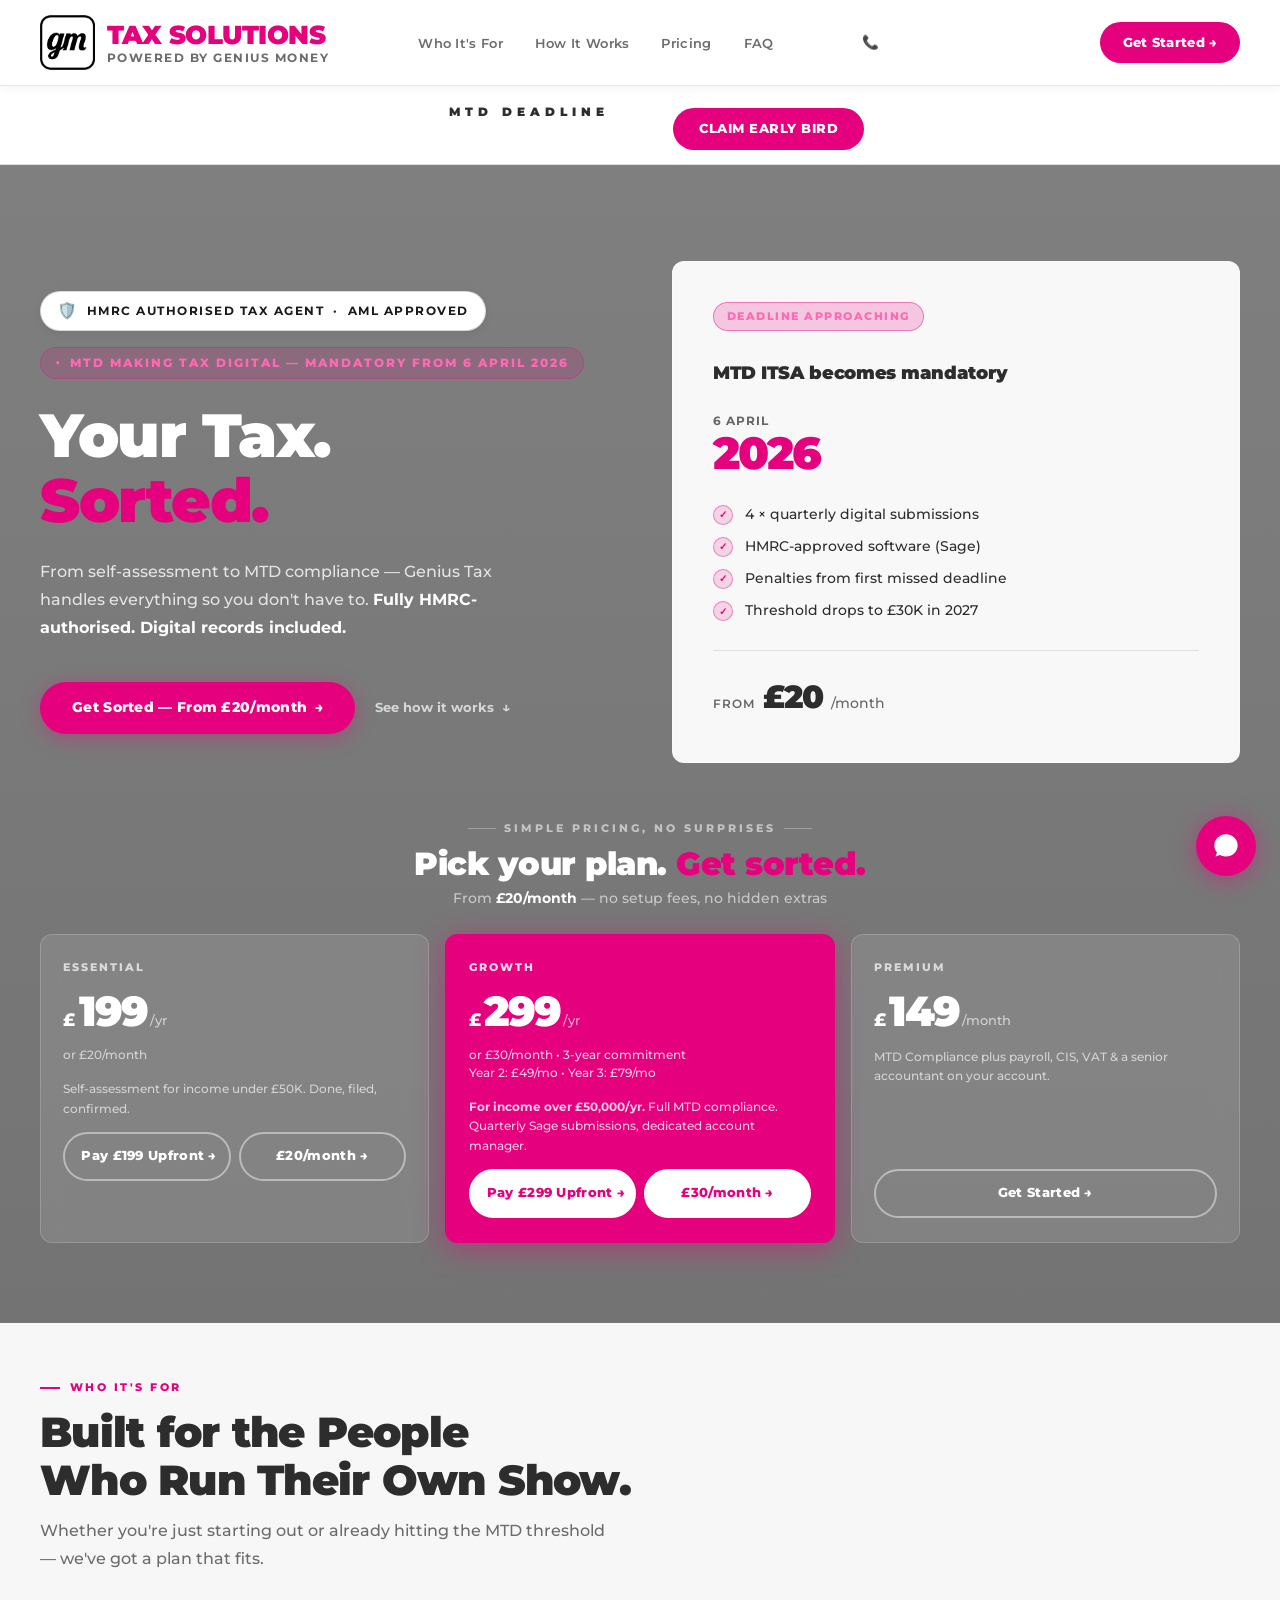
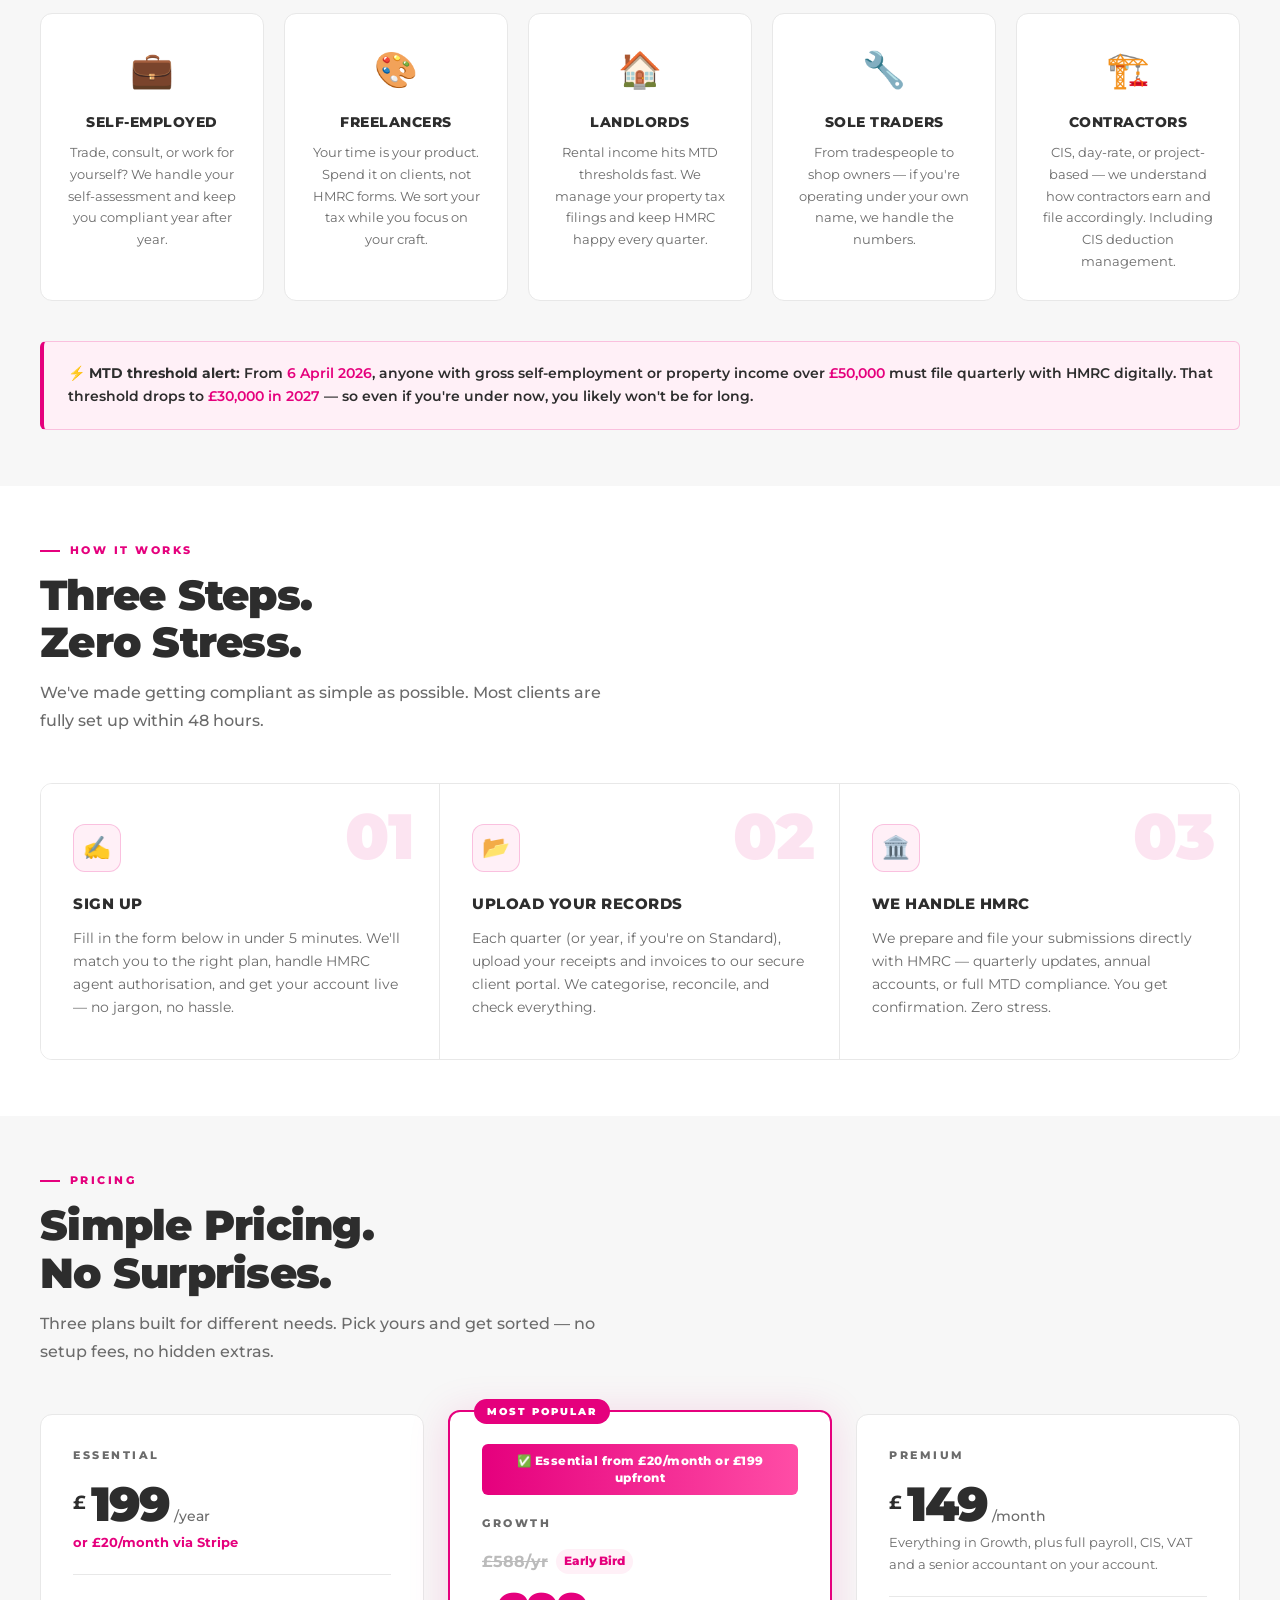
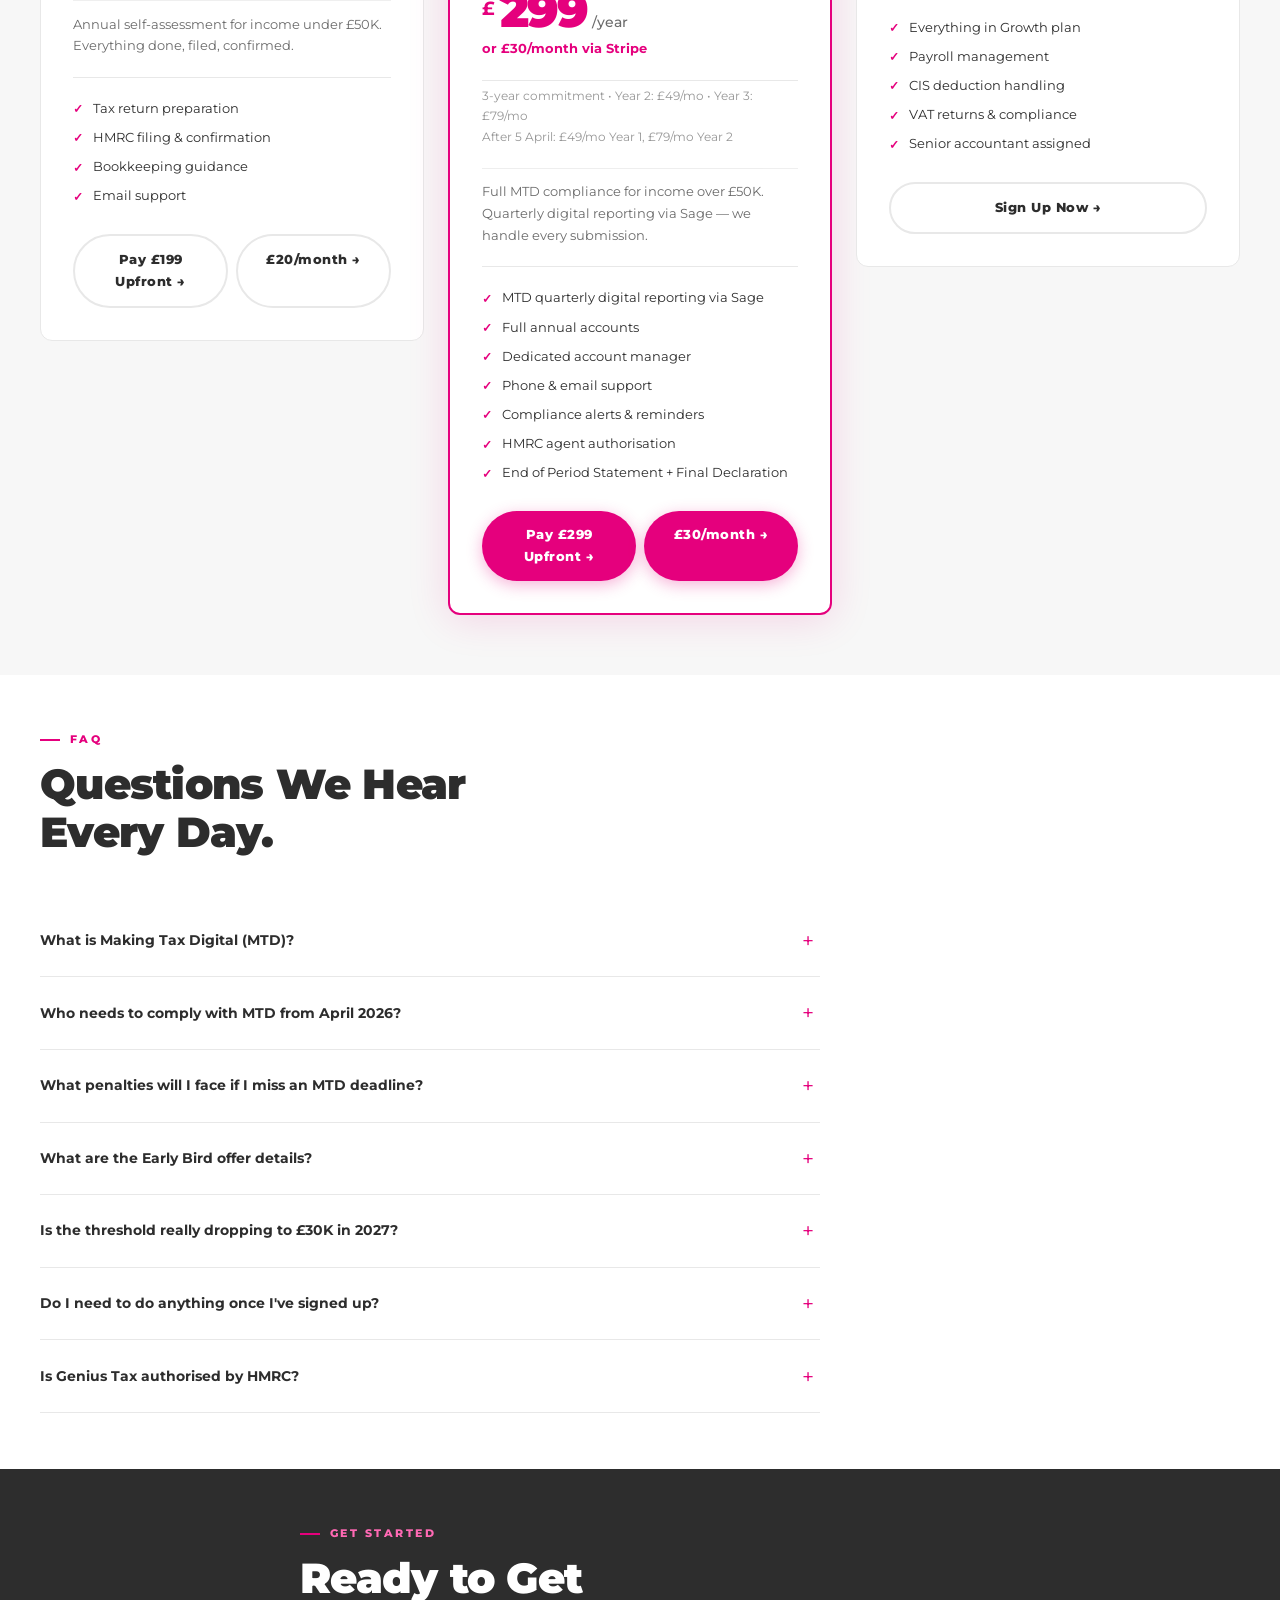
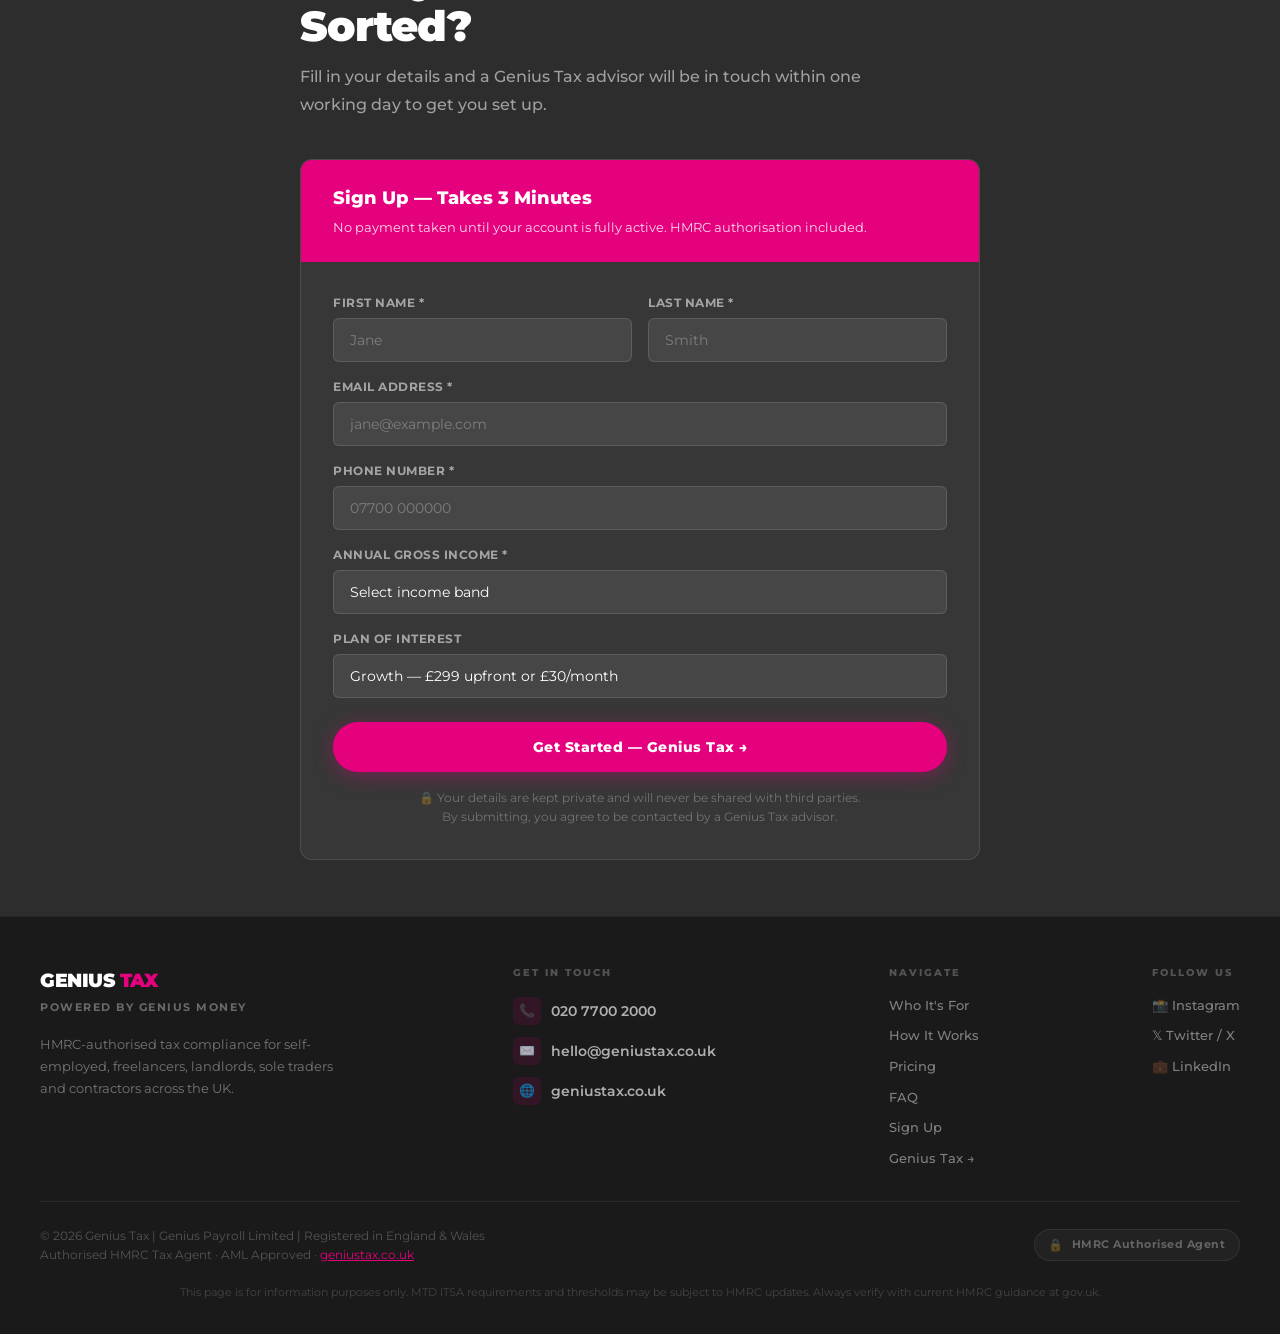
==== index.html @ 7054aaaf "Fix FAQ Early Bird pricing — corrects old pricing copy (£49/mo was shown instead of £30/£49/£79 step" ====
<!DOCTYPE html>
<html lang="en">
<head>
  <!-- Google tag (gtag.js) — AW-953085689 -->
  <script async src="https://www.googletagmanager.com/gtag/js?id=AW-953085689"></script>
  <script>
    window.dataLayer = window.dataLayer || [];
    function gtag(){dataLayer.push(arguments);}
    gtag('js', new Date());
    gtag('config', 'AW-953085689');
  </script>
  <meta charset="UTF-8" />
  <meta name="viewport" content="width=device-width, initial-scale=1.0" />
  <title>Genius Tax Solutions | MTD Compliance &amp; Self-Assessment | HMRC Authorised</title>
  <meta name="description" content="HMRC-authorised MTD compliance and self-assessment from £20/month or £199 upfront. Powered by Sage. For self-employed, sole traders and landlords across England and Wales." />
  <meta name="keywords" content="MTD, Making Tax Digital, self-assessment, HMRC, tax compliance, self-employed, landlord, Sage, UK tax, quarterly reporting" />
  <link rel="canonical" href="https://geniustax.co.uk/" />
  <meta name="geo.region" content="GB" />
  <meta name="geo.placename" content="Portsmouth" />
  <link rel="icon" type="image/x-icon" href="favicon.ico" />
  <link rel="icon" type="image/png" sizes="32x32" href="favicon.ico" />
  <link rel="apple-touch-icon" sizes="180x180" href="apple-touch-icon.png" />

  <!-- Open Graph -->
  <meta property="og:type" content="website" />
  <meta property="og:url" content="https://geniustax.co.uk/" />
  <meta property="og:title" content="Genius Tax — Your Tax. Sorted." />
  <meta property="og:description" content="From self-assessment to MTD compliance — Genius Tax handles everything from £20/month. Powered by Genius Money." />
  <!-- OG image temporarily removed — awaiting authorised artwork from Alvin -->



  <meta name="twitter:card" content="summary_large_image" />
  <meta name="twitter:title" content="Genius Tax — Your Tax. Sorted." />
  <meta name="twitter:description" content="HMRC-authorised tax compliance from £20/month. Self-employed, freelancers, landlords, contractors." />
  <!-- Twitter image temporarily removed — awaiting authorised artwork from Alvin -->

  <link rel="preconnect" href="https://fonts.googleapis.com" />
  <link rel="preconnect" href="https://fonts.gstatic.com" crossorigin />
  <link href="https://fonts.googleapis.com/css2?family=Montserrat:wght@400;600;700;800;900&display=swap" rel="stylesheet" />
  <link rel="stylesheet" href="chatbot.css?v=1774365237" />

  <style>
    *, *::before, *::after { box-sizing: border-box; margin: 0; padding: 0; }

    :root {
      --pink: #E5007D;
      --pink-dark: #c2006a;
      --pink-light: #fce8f3;
      --pink-faint: #fff0f7;
      --dark: #2D2D2D;
      --dark2: #1a1a1a;
      --grey: #F7F7F7;
      --grey2: #EFEFEF;
      --border: #E8E8E8;
      --text: #2D2D2D;
      --muted: #6B6B6B;
      --white: #ffffff;
      --radius: 6px;
      --radius-lg: 12px;
      --shadow: 0 2px 20px rgba(0,0,0,0.08);
      --shadow-lg: 0 8px 40px rgba(0,0,0,0.12);
    }

    html { scroll-behavior: smooth; }

    body {
      font-family: 'Montserrat', Arial, sans-serif;
      color: var(--text);
      background: var(--white);
      line-height: 1.6;
      -webkit-font-smoothing: antialiased;
    }

    /* ─────────────────────────────────────────
       STICKY NAV
    ───────────────────────────────────────── */
    .nav {
      position: sticky;
      top: 0;
      z-index: 100;
      background: var(--white);
      border-bottom: 1px solid var(--border);
      padding: 0 2rem;
      box-shadow: 0 1px 12px rgba(0,0,0,0.06);
      transition: box-shadow 0.2s;
    }
    .nav-inner {
      max-width: 1200px;
      margin: 0 auto;
      display: flex;
      align-items: center;
      justify-content: space-between;
      height: 85px;
      gap: 1.5rem;
    }
    .nav-brand {
      display: flex;
      flex-direction: row;
      align-items: center;
      gap: 12px;
      text-decoration: none;
      line-height: 1.2;
    }
    .nav-brand-text {
      display: flex;
      flex-direction: column;
    }
    .nav-brand-name {
      font-size: 1.6rem;
      font-weight: 900;
      letter-spacing: -0.5px;
      color: var(--dark);
      text-transform: uppercase;
    }
    .nav-brand-name span { color: var(--pink); }
    .nav-brand-sub {
      font-size: 0.75rem;
      font-weight: 700;
      letter-spacing: 1.5px;
      text-transform: uppercase;
      color: var(--muted);
    }
    .nav-links {
      display: flex;
      list-style: none;
      gap: 2rem;
    }
    .nav-links a {
      font-size: 0.82rem;
      font-weight: 600;
      color: var(--muted);
      text-decoration: none;
      transition: color 0.2s;
      letter-spacing: 0.3px;
    }
    .nav-links a:hover { color: var(--pink); }
    .nav-cta {
      background: var(--pink);
      color: var(--white);
      padding: 0.6rem 1.4rem;
      border-radius: 100px;
      font-size: 0.82rem;
      font-weight: 800;
      text-decoration: none;
      letter-spacing: 0.3px;
      white-space: nowrap;
      transition: background 0.2s, transform 0.15s;
    }
    .nav-cta:hover { background: var(--pink-dark); transform: translateY(-1px); }

    /* Mobile nav */
    .nav-hamburger {
      display: none;
      flex-direction: column;
      gap: 5px;
      cursor: pointer;
      padding: 4px;
    }
    .nav-hamburger span {
      display: block;
      width: 22px;
      height: 2px;
      background: var(--dark);
      border-radius: 2px;
      transition: 0.3s;
    }
    @media (max-width: 780px) {
      .nav-links { display: none; }
      .nav-hamburger { display: flex; }
    }
    @media (max-width: 480px) {
      .nav-brand-name { font-size: 1.3rem; }
      .nav-cta { padding: 0.5rem 1rem; font-size: 0.78rem; }
    }

    /* ─────────────────────────────────────────
       HERO
    ───────────────────────────────────────── */
    .hero {
      background: linear-gradient(rgba(0,0,0,0.50), rgba(0,0,0,0.55)), url('https://images.unsplash.com/photo-1522202176988-66273c2fd55f?w=1600&q=80');
      background-size: cover;
      background-position: center;
      border-top: none;
      border-bottom: none;
      position: relative;
      overflow: hidden;
      padding: 6rem 2rem 5rem;
    }
    .hero::before {
      content: '';
      position: absolute;
      inset: 0;
      background: none;
      pointer-events: none;
    }
    .hero-inner {
      max-width: 1200px;
      margin: 0 auto;
      display: grid;
      grid-template-columns: 1fr 1fr;
      gap: 4rem;
      align-items: center;
      position: relative;
      z-index: 1;
    }
    .hmrc-trust-badge {
      display: inline-flex;
      align-items: center;
      gap: 0.5rem;
      background: #ffffff;
      border: 1px solid rgba(0,0,0,0.15);
      color: #1a1a1a;
      font-size: 0.75rem;
      font-weight: 700;
      letter-spacing: 1.5px;
      text-transform: uppercase;
      padding: 0.4rem 1rem;
      border-radius: 100px;
      margin-bottom: 1rem;
      box-shadow: 0 2px 8px rgba(0,0,0,0.08);
    }
    .hmrc-badge-icon { font-size: 1rem; }
    .hmrc-badge-text { white-space: nowrap; }
    .hero-eyebrow {
      display: inline-flex;
      align-items: center;
      gap: 0.5rem;
      background: rgba(229,0,125,0.15);
      border: 1px solid rgba(229,0,125,0.3);
      color: #ff69b4;
      font-size: 0.72rem;
      font-weight: 800;
      letter-spacing: 2px;
      text-transform: uppercase;
      padding: 0.35rem 0.9rem;
      border-radius: 100px;
      margin-bottom: 1.5rem;
    }
    .hero-eyebrow::before { content: '●'; font-size: 0.45rem; animation: blink 1.5s ease-in-out infinite; }
    @keyframes blink { 0%,100%{opacity:1} 50%{opacity:0.2} }
    .hero h1 {
      font-size: clamp(2.4rem, 5vw, 3.8rem);
      font-weight: 900;
      line-height: 1.08;
      letter-spacing: -1.5px;
      color: var(--white);
      margin-bottom: 1.5rem;
    }
    .hero h1 em {
      font-style: normal;
      color: var(--pink);
    }
    .hero-sub {
      font-size: 1rem;
      color: rgba(255,255,255,0.8);
      font-weight: 500;
      line-height: 1.75;
      margin-bottom: 2.5rem;
      max-width: 480px;
    }
    .hero-sub strong { color: var(--white); font-weight: 700; }
    .hero-actions {
      display: flex;
      align-items: center;
      gap: 1.25rem;
      flex-wrap: wrap;
    }
    .btn-primary {
      display: inline-flex;
      align-items: center;
      gap: 0.5rem;
      background: var(--pink);
      color: var(--white);
      padding: 0.9rem 2rem;
      border-radius: 100px;
      font-size: 0.9rem;
      font-weight: 800;
      text-decoration: none;
      letter-spacing: 0.3px;
      transition: background 0.2s, transform 0.15s, box-shadow 0.15s;
      box-shadow: 0 4px 20px rgba(229,0,125,0.35);
    }
    .btn-primary:hover { background: var(--pink-dark); transform: translateY(-2px); box-shadow: 0 8px 28px rgba(229,0,125,0.4); }
    .btn-ghost {
      display: inline-flex;
      align-items: center;
      gap: 0.5rem;
      color: rgba(255,255,255,0.7);
      font-size: 0.82rem;
      font-weight: 700;
      text-decoration: none;
      transition: color 0.2s;
    }
    .btn-ghost:hover { color: var(--white); }
    .btn-ghost::after { content: '↓'; font-size: 0.9rem; }

    /* Hero card */
    .hero-card {
      background: rgba(255,255,255,0.95);
      backdrop-filter: blur(10px);
      border: 1px solid rgba(255,255,255,0.3);
      border-radius: var(--radius-lg);
      padding: 2.5rem;
      display: flex;
      flex-direction: column;
      gap: 1.75rem;
    }
    .hero-card-badge {
      background: rgba(229,0,125,0.2);
      border: 1px solid rgba(229,0,125,0.4);
      border-radius: 100px;
      display: inline-block;
      padding: 0.3rem 0.8rem;
      font-size: 0.68rem;
      font-weight: 800;
      letter-spacing: 1.5px;
      text-transform: uppercase;
      color: #ff69b4;
      width: fit-content;
    }
    .hero-card-headline {
      font-size: 1.1rem;
      font-weight: 900;
      color: var(--dark);
      letter-spacing: -0.3px;
    }
    .hero-card-deadline {
      font-size: 2.8rem;
      font-weight: 900;
      letter-spacing: -2px;
      color: var(--pink);
      line-height: 1;
    }
    .hero-card-deadline small {
      display: block;
      font-size: 0.75rem;
      font-weight: 700;
      letter-spacing: 1px;
      color: #666666;
      text-transform: uppercase;
      margin-bottom: 0.25rem;
    }
    .hero-card-list {
      display: flex;
      flex-direction: column;
      gap: 0.65rem;
    }
    .hcl-item {
      display: flex;
      align-items: center;
      gap: 0.75rem;
      font-size: 0.85rem;
      color: var(--dark);
      font-weight: 500;
    }
    .hcl-check {
      width: 20px;
      height: 20px;
      border-radius: 50%;
      background: rgba(229,0,125,0.15);
      border: 1px solid rgba(229,0,125,0.4);
      display: flex;
      align-items: center;
      justify-content: center;
      font-size: 0.6rem;
      color: var(--pink);
      flex-shrink: 0;
      font-weight: 900;
    }
    .hero-card-from {
      padding-top: 1.25rem;
      border-top: 1px solid rgba(0,0,0,0.1);
      display: flex;
      align-items: baseline;
      gap: 0.5rem;
    }
    .hero-card-from .from-label { font-size: 0.72rem; color: #666666; font-weight: 600; text-transform: uppercase; letter-spacing: 1px; }
    .hero-card-from .from-price { font-size: 2rem; font-weight: 900; color: var(--dark); letter-spacing: -1px; }
    .hero-card-from .from-mo { font-size: 0.85rem; color: #666666; font-weight: 500; }

    @media (max-width: 820px) {
      .hero-inner { grid-template-columns: 1fr; gap: 2.5rem; }
      .hero-card { display: none; }
      .hero { padding: 4rem 1.5rem 3.5rem; }
    }

    /* ─────────────────────────────────────────
       HERO PRICING CARDS
    ───────────────────────────────────────── */
    .hero-pricing {
      max-width: 1200px;
      margin: 3rem auto 0;
      position: relative;
      z-index: 1;
    }
    .hero-pricing-header {
      text-align: center;
      margin-bottom: 1.5rem;
    }
    .hero-pricing-eyebrow {
      display: inline-flex;
      align-items: center;
      gap: 0.5rem;
      font-size: 0.68rem;
      font-weight: 800;
      letter-spacing: 3px;
      text-transform: uppercase;
      color: rgba(255,255,255,0.55);
      margin-bottom: 0.5rem;
    }
    .hero-pricing-eyebrow::before,
    .hero-pricing-eyebrow::after {
      content: '';
      display: block;
      width: 28px;
      height: 1px;
      background: rgba(255,255,255,0.3);
    }
    .hero-pricing-title {
      font-size: clamp(1.4rem, 2.5vw, 2rem);
      font-weight: 900;
      color: var(--white);
      letter-spacing: -0.5px;
      line-height: 1.15;
    }
    .hero-pricing-title em {
      font-style: normal;
      color: var(--pink);
    }
    .hero-pricing-from {
      font-size: 0.85rem;
      color: rgba(255,255,255,0.6);
      font-weight: 500;
      margin-top: 0.35rem;
    }
    .hero-pricing-grid {
      display: grid;
      grid-template-columns: repeat(3, 1fr);
      gap: 1rem;
    }
    .hero-price-card {
      background: rgba(255,255,255,0.10);
      backdrop-filter: blur(12px);
      border: 1px solid rgba(255,255,255,0.18);
      border-radius: var(--radius-lg);
      padding: 1.5rem 1.4rem;
      display: flex;
      flex-direction: column;
      gap: 0.9rem;
      transition: transform 0.2s, background 0.2s;
      position: relative;
      overflow: hidden;
    }
    .hero-price-card:hover {
      transform: translateY(-3px);
      background: rgba(255,255,255,0.15);
    }
    .hero-price-card.featured-hero {
      background: var(--pink);
      border-color: var(--pink);
      box-shadow: 0 6px 30px rgba(229,0,125,0.45);
    }
    .hero-price-card.featured-hero:hover {
      background: var(--pink-dark);
    }
    .hero-price-badge {
      position: absolute;
      top: 0;
      right: 0;
      background: rgba(255,255,255,0.25);
      color: var(--white);
      font-size: 0.6rem;
      font-weight: 800;
      letter-spacing: 1.5px;
      text-transform: uppercase;
      padding: 0.25rem 0.6rem;
      border-bottom-left-radius: 8px;
    }
    .hero-price-tier {
      font-size: 0.7rem;
      font-weight: 800;
      letter-spacing: 2px;
      text-transform: uppercase;
      color: rgba(255,255,255,0.7);
    }
    .hero-price-card.featured-hero .hero-price-tier {
      color: rgba(255,255,255,0.85);
    }
    .hero-price-amount {
      display: flex;
      align-items: baseline;
      gap: 0.2rem;
      line-height: 1;
    }
    .hero-price-amount .sup { font-size: 1.1rem; font-weight: 800; color: var(--white); }
    .hero-price-amount .num { font-size: 2.6rem; font-weight: 900; color: var(--white); letter-spacing: -2px; }
    .hero-price-amount .mo { font-size: 0.8rem; color: rgba(255,255,255,0.65); font-weight: 500; align-self: flex-end; margin-bottom: 0.3rem; }
    .hero-price-was {
      font-size: 0.72rem;
      color: rgba(255,255,255,0.55);
      font-weight: 600;
      display: flex;
      align-items: center;
      gap: 0.4rem;
      margin-top: -0.4rem;
    }
    .hero-price-was s { text-decoration: line-through; }
    .hero-price-was .saving-tag {
      background: rgba(255,255,255,0.2);
      color: var(--white);
      font-size: 0.6rem;
      font-weight: 800;
      letter-spacing: 1px;
      text-transform: uppercase;
      padding: 0.15rem 0.4rem;
      border-radius: 4px;
    }
    .hero-price-desc {
      font-size: 0.78rem;
      color: rgba(255,255,255,0.65);
      line-height: 1.55;
      font-weight: 500;
    }
    .hero-price-card.featured-hero .hero-price-desc {
      color: rgba(255,255,255,0.8);
    }
    .hero-price-btn {
      display: block;
      text-align: center;
      padding: 0.75rem 1rem;
      border-radius: 100px;
      font-size: 0.8rem;
      font-weight: 800;
      text-decoration: none;
      letter-spacing: 0.3px;
      transition: background 0.2s, transform 0.15s;
      margin-top: auto;
      white-space: nowrap;
    }
    .hero-price-btn.outline-white {
      border: 2px solid rgba(255,255,255,0.45);
      color: var(--white);
      background: transparent;
    }
    .hero-price-btn.outline-white:hover {
      background: rgba(255,255,255,0.12);
      border-color: rgba(255,255,255,0.7);
    }
    .hero-price-btn.solid-white {
      background: var(--white);
      color: var(--pink);
      border: 2px solid var(--white);
    }
    .hero-price-btn.solid-white:hover {
      background: rgba(255,255,255,0.9);
      transform: translateY(-1px);
    }
    @media (max-width: 820px) {
      .hero-pricing { margin-top: 2.5rem; }
      .hero-pricing-grid { grid-template-columns: 1fr; gap: 0.85rem; }
      .hero-price-card { padding: 1.25rem 1.2rem; }
      .hero-price-amount .num { font-size: 2.2rem; }
      .hero-price-btn { padding: 0.85rem 1rem; font-size: 0.85rem; min-height: 48px; display: flex; align-items: center; justify-content: center; }
    }
    @media (min-width: 821px) and (max-width: 1050px) {
      .hero-pricing-grid { gap: 0.75rem; }
      .hero-price-card { padding: 1.25rem 1.1rem; }
      .hero-price-amount .num { font-size: 2.2rem; }
    }

    /* ─────────────────────────────────────────
       URGENCY / COUNTDOWN BAR
    ───────────────────────────────────────── */
    .urgency-bar {
      background: #ffffff;
      border-bottom: 1px solid #e0e0e0;
      padding: 0.9rem 2rem;
      display: flex;
      flex-direction: row;
      flex-wrap: wrap;
      align-items: center;
      justify-content: center;
      gap: 1rem 2rem;
      text-align: center;
    }
    .urgency-left {
      display: flex;
      flex-direction: column;
      align-items: center;
      gap: 0.3rem;
    }
    .urgency-header {
      font-size: 0.72rem;
      font-weight: 900;
      letter-spacing: 5px;
      text-transform: uppercase;
      color: #2D2D2D;
    }
    .urgency-label {
      font-size: 0.75rem;
      font-weight: 800;
      letter-spacing: 2px;
      text-transform: uppercase;
      color: #6B6B6B;
    }
    .urgency-sub {
      font-size: 0.88rem;
      font-weight: 600;
      color: #6B6B6B;
      letter-spacing: 0.5px;
    }
    .urgency-countdown {
      display: flex;
      align-items: center;
      gap: 0.75rem;
    }
    .cd-unit {
      display: flex;
      flex-direction: column;
      align-items: center;
      background: rgba(229,0,125,0.07);
      border: 1px solid rgba(229,0,125,0.25);
      border-radius: 10px;
      padding: 0.6rem 1rem;
      min-width: 72px;
    }
    .cd-num {
      font-size: 2.2rem;
      font-weight: 900;
      color: var(--pink);
      letter-spacing: -2px;
      line-height: 1;
    }
    .cd-label {
      font-size: 0.6rem;
      font-weight: 800;
      letter-spacing: 2px;
      text-transform: uppercase;
      color: #6B6B6B;
      margin-top: 0.3rem;
    }
    .cd-sep { font-size: 1.8rem; font-weight: 900; color: var(--pink); opacity: 0.45; margin: 0 0.1rem; padding-bottom: 1rem; }
    .urgency-cta {
      background: var(--pink);
      color: var(--white);
      padding: 0.65rem 1.6rem;
      border-radius: 100px;
      font-size: 0.8rem;
      font-weight: 800;
      text-decoration: none;
      letter-spacing: 0.5px;
      text-transform: uppercase;
      white-space: nowrap;
      transition: background 0.2s;
      margin-top: 0.5rem;
    }
    .urgency-cta:hover { background: var(--pink-dark); }
    @media (max-width: 600px) {
      .urgency-bar { flex-direction: column; gap: 0.5rem; padding: 1.2rem 1rem 1rem; }
      .cd-num { font-size: 1.7rem; }
      .cd-unit { min-width: 54px; padding: 0.5rem 0.6rem; }
      .cd-sep { font-size: 1.4rem; padding-bottom: 0.7rem; }
    }

    /* ─────────────────────────────────────────
       SECTION BASE
    ───────────────────────────────────────── */
    section { padding: 3.5rem 2rem; }
    .container { max-width: 1200px; margin: 0 auto; }
    .section-eyebrow {
      font-size: 0.7rem;
      font-weight: 800;
      letter-spacing: 2.5px;
      text-transform: uppercase;
      color: var(--pink);
      margin-bottom: 0.75rem;
      display: flex;
      align-items: center;
      gap: 0.6rem;
    }
    .section-eyebrow::before { content: ''; display: block; width: 20px; height: 2px; background: var(--pink); flex-shrink: 0; }
    h2.sh {
      font-size: clamp(1.7rem, 3.5vw, 2.6rem);
      font-weight: 900;
      letter-spacing: -0.75px;
      line-height: 1.15;
      color: var(--dark);
      margin-bottom: 0.75rem;
    }
    .section-lead {
      font-size: 1rem;
      color: var(--muted);
      line-height: 1.75;
      max-width: 580px;
      font-weight: 500;
    }

    @media (max-width: 600px) {
      section { padding: 2.5rem 1.25rem; }
    }

    /* ─────────────────────────────────────────
       WHO IS THIS FOR
    ───────────────────────────────────────── */
    .who-section { background: var(--grey); }
    .who-grid {
      display: grid;
      grid-template-columns: repeat(auto-fit, minmax(200px, 1fr));
      gap: 1.25rem;
      margin-top: 2.5rem;
    }
    .who-card {
      background: var(--white);
      border: 1px solid var(--border);
      border-radius: var(--radius-lg);
      padding: 1.75rem 1.5rem;
      text-align: center;
      transition: transform 0.2s, box-shadow 0.2s, border-color 0.2s;
      cursor: default;
    }
    .who-card:hover {
      transform: translateY(-4px);
      box-shadow: var(--shadow-lg);
      border-color: var(--pink);
    }
    .who-card-icon {
      font-size: 2.2rem;
      margin-bottom: 0.85rem;
      display: block;
    }
    .who-card-title {
      font-size: 0.9rem;
      font-weight: 800;
      color: var(--dark);
      text-transform: uppercase;
      letter-spacing: 0.5px;
      margin-bottom: 0.5rem;
    }
    .who-card-desc {
      font-size: 0.82rem;
      color: var(--muted);
      line-height: 1.65;
    }
    .who-note {
      margin-top: 2.5rem;
      background: var(--pink-faint);
      border: 1px solid rgba(229,0,125,0.2);
      border-left: 4px solid var(--pink);
      border-radius: var(--radius);
      padding: 1.25rem 1.5rem;
      font-size: 0.875rem;
      color: var(--dark);
      font-weight: 600;
      line-height: 1.65;
    }
    .who-note span { color: var(--pink); }

    /* ─────────────────────────────────────────
       HOW IT WORKS
    ───────────────────────────────────────── */
    .how-section { background: var(--white); }
    .how-steps {
      display: grid;
      grid-template-columns: repeat(3, 1fr);
      gap: 0;
      margin-top: 3rem;
      border: 1px solid var(--border);
      border-radius: var(--radius-lg);
      overflow: hidden;
    }
    .how-step {
      padding: 2.5rem 2rem;
      border-right: 1px solid var(--border);
      position: relative;
      background: var(--white);
      transition: background 0.2s;
    }
    .how-step:last-child { border-right: none; }
    .how-step:hover { background: var(--pink-faint); }
    .how-step-num {
      font-size: 4rem;
      font-weight: 900;
      color: var(--pink);
      opacity: 0.1;
      line-height: 1;
      position: absolute;
      top: 1.25rem;
      right: 1.5rem;
    }
    .how-step-icon {
      width: 48px;
      height: 48px;
      background: var(--pink-faint);
      border: 1px solid rgba(229,0,125,0.2);
      border-radius: 12px;
      display: flex;
      align-items: center;
      justify-content: center;
      font-size: 1.4rem;
      margin-bottom: 1.25rem;
    }
    .how-step h3 {
      font-size: 0.95rem;
      font-weight: 800;
      text-transform: uppercase;
      letter-spacing: 0.5px;
      color: var(--dark);
      margin-bottom: 0.65rem;
    }
    .how-step p {
      font-size: 0.85rem;
      color: var(--muted);
      line-height: 1.7;
    }
    .how-arrow {
      display: flex;
      align-items: center;
      justify-content: center;
      font-size: 1.5rem;
      color: var(--pink);
      opacity: 0.3;
    }
    @media (max-width: 700px) {
      .how-steps {
        grid-template-columns: 1fr;
      }
      .how-step {
        border-right: none;
        border-bottom: 1px solid var(--border);
      }
      .how-step:last-child { border-bottom: none; }
    }

    /* ─────────────────────────────────────────
       PRICING
    ───────────────────────────────────────── */
    .pricing-section { background: var(--grey); }
    .pricing-grid {
      display: grid;
      grid-template-columns: repeat(3, 1fr);
      gap: 1.5rem;
      margin-top: 3rem;
      align-items: start;
    }
    .price-card {
      background: var(--white);
      border: 1.5px solid var(--border);
      border-radius: var(--radius-lg);
      padding: 2rem;
      position: relative;
      transition: box-shadow 0.2s;
    }
    .price-card:hover { box-shadow: var(--shadow-lg); }
    .price-card.featured {
      border-color: var(--pink);
      border-width: 2px;
      box-shadow: 0 4px 40px rgba(229,0,125,0.15);
      transform: translateY(-4px);
    }
    .price-card.featured:hover { box-shadow: 0 8px 50px rgba(229,0,125,0.22); }
    .price-badge {
      position: absolute;
      top: -13px;
      left: 1.5rem;
      background: var(--pink);
      color: var(--white);
      font-size: 0.62rem;
      font-weight: 900;
      letter-spacing: 2px;
      text-transform: uppercase;
      padding: 0.3rem 0.8rem;
      border-radius: 100px;
    }
    .early-bird-banner {
      background: linear-gradient(90deg, var(--pink), #ff4da6);
      color: var(--white);
      font-size: 0.72rem;
      font-weight: 800;
      letter-spacing: 0.5px;
      padding: 0.6rem 1rem;
      border-radius: 6px;
      margin-bottom: 1.25rem;
      text-align: center;
      line-height: 1.4;
    }
    .price-tier {
      font-size: 0.68rem;
      font-weight: 800;
      letter-spacing: 2.5px;
      text-transform: uppercase;
      color: var(--muted);
      margin-bottom: 1rem;
    }
    .price-main {
      display: flex;
      align-items: baseline;
      gap: 0.3rem;
      margin-bottom: 0.25rem;
    }
    .price-amount {
      font-size: 3rem;
      font-weight: 900;
      letter-spacing: -2px;
      color: var(--dark);
      line-height: 1;
    }
    .price-amount.featured-price { color: var(--pink); }
    .price-sup { font-size: 1.2rem; font-weight: 700; color: inherit; align-self: flex-start; padding-top: 0.4rem; }
    .price-mo { font-size: 0.9rem; font-weight: 500; color: var(--muted); }
    .price-was {
      display: flex;
      align-items: center;
      gap: 0.5rem;
      margin-bottom: 0.75rem;
    }
    .price-strike {
      font-size: 1rem;
      font-weight: 700;
      color: #bbb;
      text-decoration: line-through;
    }
    .price-saving {
      font-size: 0.72rem;
      font-weight: 800;
      color: var(--pink);
      background: var(--pink-faint);
      padding: 0.2rem 0.5rem;
      border-radius: 100px;
    }
    .price-desc {
      font-size: 0.82rem;
      color: var(--muted);
      line-height: 1.65;
      padding-bottom: 1.25rem;
      margin-bottom: 1.25rem;
      border-bottom: 1px solid var(--border);
    }
    .price-features {
      list-style: none;
      margin-bottom: 1.75rem;
      display: flex;
      flex-direction: column;
      gap: 0.55rem;
    }
    .price-features li {
      display: flex;
      align-items: flex-start;
      gap: 0.6rem;
      font-size: 0.84rem;
      color: var(--text);
      line-height: 1.5;
    }
    .price-features li::before {
      content: '✓';
      color: var(--pink);
      font-weight: 900;
      font-size: 0.75rem;
      flex-shrink: 0;
      margin-top: 0.15rem;
    }
    .price-btn {
      display: block;
      width: 100%;
      text-align: center;
      padding: 0.85rem;
      font-size: 0.84rem;
      font-weight: 800;
      text-decoration: none;
      border-radius: 100px;
      font-family: 'Montserrat', sans-serif;
      letter-spacing: 0.5px;
      transition: all 0.2s;
      cursor: pointer;
    }
    /* Reset button-element defaults so .price-btn looks identical on <button> and <a> */
    button.price-btn { background: none; border: none; }
    button.price-btn.outline { border: 2px solid var(--border); }
    button.price-btn:disabled { cursor: wait; }
    .price-btn.solid {
      background: var(--pink);
      color: var(--white);
      box-shadow: 0 4px 16px rgba(229,0,125,0.3);
    }
    .price-btn.solid:hover { background: var(--pink-dark); transform: translateY(-1px); }
    .price-btn.outline {
      border: 2px solid var(--border);
      color: var(--dark);
    }
    .price-btn.outline:hover { border-color: var(--pink); color: var(--pink); }
    @media (max-width: 900px) {
      .pricing-grid {
        grid-template-columns: 1fr;
        max-width: 460px;
        margin-left: auto;
        margin-right: auto;
      }
      .price-card.featured { transform: none; }
    }

    /* ─────────────────────────────────────────
       FAQ
    ───────────────────────────────────────── */
    .faq-section { background: var(--white); }
    .faq-wrap {
      max-width: 780px;
      margin-top: 3rem;
    }
    details {
      border-bottom: 1px solid var(--border);
    }
    summary {
      padding: 1.2rem 0;
      font-size: 0.9rem;
      font-weight: 700;
      cursor: pointer;
      list-style: none;
      display: flex;
      justify-content: space-between;
      align-items: center;
      color: var(--dark);
      transition: color 0.2s;
      gap: 1rem;
    }
    summary:hover { color: var(--pink); }
    summary::-webkit-details-marker { display: none; }
    summary::after {
      content: '+';
      font-size: 1.3rem;
      font-weight: 400;
      color: var(--pink);
      flex-shrink: 0;
      width: 24px;
      text-align: center;
      transition: transform 0.2s;
    }
    details[open] summary::after { content: '−'; }
    details p {
      padding: 0 0 1.2rem;
      color: var(--muted);
      font-size: 0.875rem;
      line-height: 1.8;
    }
    details p strong { color: var(--dark); }

    /* ─────────────────────────────────────────
       SIGNUP SECTION
    ───────────────────────────────────────── */
    .signup-section { background: var(--dark); }
    .signup-inner {
      max-width: 680px;
      margin: 0 auto;
    }
    .signup-section .section-eyebrow { color: #ff69b4; }
    .signup-section .section-eyebrow::before { background: var(--pink); }
    .signup-section h2.sh { color: var(--white); }
    .signup-section .section-lead { color: rgba(255,255,255,0.55); }
    .signup-form-box {
      background: rgba(255,255,255,0.05);
      border: 1px solid rgba(255,255,255,0.1);
      border-radius: var(--radius-lg);
      overflow: hidden;
      margin-top: 2.5rem;
    }
    .signup-form-header {
      background: var(--pink);
      padding: 1.5rem 2rem;
    }
    .signup-form-header h3 {
      font-size: 1.1rem;
      font-weight: 800;
      color: var(--white);
      margin-bottom: 0.3rem;
    }
    .signup-form-header p { font-size: 0.84rem; color: rgba(255,255,255,0.85); }
    .signup-form-body { padding: 2rem; }
    .form-row { display: grid; grid-template-columns: 1fr 1fr; gap: 1rem; }
    @media (max-width: 500px) { .form-row { grid-template-columns: 1fr; } }
    .fg { margin-bottom: 1rem; }
    label {
      display: block;
      font-size: 0.72rem;
      font-weight: 700;
      text-transform: uppercase;
      letter-spacing: 0.5px;
      color: rgba(255,255,255,0.55);
      margin-bottom: 0.35rem;
    }
    input, select {
      width: 100%;
      padding: 0.75rem 1rem;
      background: rgba(255,255,255,0.08);
      border: 1.5px solid rgba(255,255,255,0.12);
      border-radius: var(--radius);
      font-size: 0.88rem;
      font-family: 'Montserrat', sans-serif;
      color: var(--white);
      transition: border-color 0.2s;
      appearance: none;
    }
    input::placeholder { color: rgba(255,255,255,0.3); }
    input:focus, select:focus { outline: none; border-color: var(--pink); }
    select option { background: var(--dark); color: var(--white); }
    .form-submit {
      width: 100%;
      padding: 1rem;
      background: var(--pink);
      color: var(--white);
      border: none;
      border-radius: 100px;
      font-size: 0.9rem;
      font-weight: 800;
      letter-spacing: 0.5px;
      cursor: pointer;
      font-family: 'Montserrat', sans-serif;
      transition: background 0.2s, transform 0.15s;
      margin-top: 0.5rem;
      box-shadow: 0 4px 20px rgba(229,0,125,0.35);
    }
    .form-submit:hover { background: var(--pink-dark); transform: translateY(-1px); }
    .form-note {
      font-size: 0.75rem;
      color: rgba(255,255,255,0.3);
      text-align: center;
      margin-top: 1rem;
      line-height: 1.6;
    }
    .success-msg {
      display: none;
      text-align: center;
      padding: 2rem;
    }
    .success-msg .success-icon { font-size: 3rem; margin-bottom: 1rem; }
    .success-msg h3 { font-size: 1.1rem; font-weight: 800; color: var(--white); margin-bottom: 0.5rem; }
    .success-msg p { font-size: 0.875rem; color: rgba(255,255,255,0.55); line-height: 1.7; }

    /* ─────────────────────────────────────────
       FOOTER
    ───────────────────────────────────────── */
    footer {
      background: var(--dark2);
      border-top: 1px solid rgba(255,255,255,0.06);
      padding: 3rem 2rem 2rem;
    }
    .footer-inner {
      max-width: 1200px;
      margin: 0 auto;
    }
    .footer-top {
      display: flex;
      align-items: flex-start;
      justify-content: space-between;
      gap: 2rem;
      padding-bottom: 2rem;
      border-bottom: 1px solid rgba(255,255,255,0.07);
      flex-wrap: wrap;
    }
    .footer-brand-name {
      font-size: 1.2rem;
      font-weight: 900;
      letter-spacing: -0.5px;
      color: var(--white);
      text-transform: uppercase;
      margin-bottom: 0.25rem;
    }
    .footer-brand-name span { color: var(--pink); }
    .footer-brand-sub {
      font-size: 0.68rem;
      font-weight: 700;
      letter-spacing: 1.5px;
      text-transform: uppercase;
      color: rgba(255,255,255,0.35);
      margin-bottom: 1rem;
    }
    .footer-brand-desc {
      font-size: 0.82rem;
      color: rgba(255,255,255,0.4);
      line-height: 1.7;
      max-width: 300px;
    }
    .footer-contact {
      display: flex;
      flex-direction: column;
      gap: 0.75rem;
    }
    .footer-contact-label {
      font-size: 0.65rem;
      font-weight: 800;
      letter-spacing: 2px;
      text-transform: uppercase;
      color: rgba(255,255,255,0.25);
      margin-bottom: 0.25rem;
    }
    .footer-contact a {
      display: flex;
      align-items: center;
      gap: 0.6rem;
      font-size: 0.875rem;
      font-weight: 600;
      color: rgba(255,255,255,0.65);
      text-decoration: none;
      transition: color 0.2s;
    }
    .footer-contact a:hover { color: var(--pink); }
    .footer-contact-icon {
      width: 28px;
      height: 28px;
      background: rgba(229,0,125,0.12);
      border-radius: 6px;
      display: flex;
      align-items: center;
      justify-content: center;
      font-size: 0.8rem;
      flex-shrink: 0;
    }
    .footer-links { display: flex; flex-direction: column; gap: 0.6rem; }
    .footer-links-label {
      font-size: 0.65rem;
      font-weight: 800;
      letter-spacing: 2px;
      text-transform: uppercase;
      color: rgba(255,255,255,0.25);
      margin-bottom: 0.25rem;
    }
    .footer-links a {
      font-size: 0.82rem;
      color: rgba(255,255,255,0.45);
      text-decoration: none;
      font-weight: 500;
      transition: color 0.2s;
    }
    .footer-links a:hover { color: var(--pink); }
    .footer-bottom {
      padding-top: 1.5rem;
      display: flex;
      align-items: center;
      justify-content: space-between;
      gap: 1rem;
      flex-wrap: wrap;
    }
    .footer-copy {
      font-size: 0.75rem;
      color: rgba(255,255,255,0.25);
      line-height: 1.6;
    }
    .footer-trust {
      display: flex;
      align-items: center;
      gap: 0.5rem;
      background: rgba(255,255,255,0.04);
      border: 1px solid rgba(255,255,255,0.07);
      border-radius: 100px;
      padding: 0.35rem 0.85rem;
      font-size: 0.7rem;
      font-weight: 700;
      color: rgba(255,255,255,0.3);
      letter-spacing: 0.5px;
    }
    .footer-trust::before { content: '🔒'; font-size: 0.75rem; }

    /* ── Stripe checkout loading spinner ── */
    .gtax-spinner {
      display: inline-block;
      width: 14px;
      height: 14px;
      border: 2px solid rgba(255,255,255,0.4);
      border-top-color: #fff;
      border-radius: 50%;
      animation: gtax-spin 0.7s linear infinite;
      vertical-align: middle;
      margin-right: 4px;
    }
    .price-btn.outline .gtax-spinner {
      border-color: rgba(229,0,125,0.3);
      border-top-color: var(--pink);
    }
    @keyframes gtax-spin {
      to { transform: rotate(360deg); }
    }

    /* ── Thank-you banner (hidden until ?success=true) ── */
    #gtax-thankyou {
      display: none;
      flex-direction: column;
      align-items: center;
      justify-content: center;
      text-align: center;
      padding: 5rem 2rem;
      background: var(--pink-faint);
      border-bottom: 3px solid var(--pink);
    }
    #gtax-thankyou .ty-icon { font-size: 3.5rem; margin-bottom: 1rem; }
    #gtax-thankyou h2 { font-size: 2rem; font-weight: 900; color: var(--dark); margin-bottom: 0.75rem; }
    #gtax-thankyou p  { font-size: 1.05rem; color: var(--muted); max-width: 480px; line-height: 1.65; }
    #gtax-thankyou .ty-email {
      margin-top: 1.5rem;
      display: inline-block;
      background: var(--pink);
      color: #fff;
      padding: 0.65rem 1.8rem;
      border-radius: var(--radius);
      font-weight: 700;
      text-decoration: none;
      font-size: 0.95rem;
    }
    #gtax-thankyou .ty-email:hover { background: var(--pink-dark); }
  </style>

  <!-- Stripe.js — loaded from Stripe's CDN for PCI compliance -->
  <!-- ⚠️  Do NOT self-host this script — Stripe requires it comes from js.stripe.com -->
  <script src="https://js.stripe.com/v3/"></script>

  <!-- ═══════════════════════════════════════
       STRUCTURED DATA (JSON-LD)
  ═══════════════════════════════════════ -->
  <script type="application/ld+json">
  [
    {
      "@context": "https://schema.org",
      "@type": "Organization",
      "name": "Genius Tax Solutions",
      "url": "https://geniustax.co.uk/",
      "logo": "https://geniustax.co.uk/logos/gm-icon-outline-black.png",
      "contactPoint": {
        "@type": "ContactPoint",
        "telephone": "020 7700 2000",
        "contactType": "customer service",
        "email": "hello@geniusmoney.co.uk",
        "areaServed": "GB",
        "availableLanguage": "English"
      },
      "sameAs": [
        "https://www.instagram.com/geniusmoneytax/",
        "https://x.com/geniusmoneytax",
        "https://www.linkedin.com/company/genius-money-tax-solutions/"
      ]
    },
    {
      "@context": "https://schema.org",
      "@type": "LocalBusiness",
      "name": "Genius Tax Solutions",
      "url": "https://geniustax.co.uk/",
      "logo": "https://geniustax.co.uk/logos/gm-icon-outline-black.png",
      "image": "https://geniustax.co.uk/og-image.jpg",
      "telephone": "020 7700 2000",
      "email": "hello@geniusmoney.co.uk",
      "address": {
        "@type": "PostalAddress",
        "streetAddress": "Unit 6 Sovereign Gate, 308-314 Commercial Road",
        "addressLocality": "Portsmouth",
        "addressCountry": "GB"
      },
      "description": "HMRC Authorised Tax Agent providing Making Tax Digital compliance, self-assessment, and full tax management for self-employed individuals, landlords, freelancers and contractors across the UK.",
      "priceRange": "££"
    },
    {
      "@context": "https://schema.org",
      "@type": "Service",
      "name": "Making Tax Digital (MTD) Compliance",
      "provider": {
        "@type": "Organization",
        "name": "Genius Tax Solutions",
        "url": "https://geniustax.co.uk/"
      },
      "serviceType": "Tax Compliance",
      "description": "Full MTD ITSA compliance service including quarterly digital reporting via Sage, HMRC submissions, dedicated account manager, and annual accounts.",
      "areaServed": "GB",
      "offers": {
        "@type": "Offer",
        "price": "299",
        "priceCurrency": "GBP",
        "priceSpecification": {
          "@type": "UnitPriceSpecification",
          "price": "299",
          "priceCurrency": "GBP",
          "unitText": "year"
        }
      }
    },
    {
      "@context": "https://schema.org",
      "@type": "Service",
      "name": "Self-Assessment Tax Return",
      "provider": {
        "@type": "Organization",
        "name": "Genius Tax Solutions",
        "url": "https://geniustax.co.uk/"
      },
      "serviceType": "Tax Return",
      "description": "Annual self-assessment tax return preparation and HMRC filing for self-employed, freelancers, landlords and sole traders.",
      "areaServed": "GB",
      "offers": {
        "@type": "Offer",
        "price": "199",
        "priceCurrency": "GBP",
        "priceSpecification": {
          "@type": "UnitPriceSpecification",
          "price": "199",
          "priceCurrency": "GBP",
          "unitText": "year"
        }
      }
    },
    {
      "@context": "https://schema.org",
      "@type": "FAQPage",
      "mainEntity": [
        {
          "@type": "Question",
          "name": "What is Making Tax Digital (MTD)?",
          "acceptedAnswer": {
            "@type": "Answer",
            "text": "Making Tax Digital (MTD) for Income Tax is HMRC's programme to digitise the UK tax system. From 6 April 2026, sole traders and landlords with gross income over £50,000 must keep digital records using HMRC-approved software and submit a quarterly summary of income and expenses directly to HMRC. It replaces the single annual self-assessment return for those in scope. Genius Tax handles this entirely on your behalf."
          }
        },
        {
          "@type": "Question",
          "name": "Who needs to comply with MTD from April 2026?",
          "acceptedAnswer": {
            "@type": "Answer",
            "text": "MTD ITSA is mandatory from 6 April 2026 for self-employed individuals and landlords whose gross income (turnover — not profit) from self-employment and/or property exceeds £50,000 in the 2024/25 tax year. PAYE and umbrella income does not count toward the threshold. If you're unsure, sign up and we'll confirm your position for free."
          }
        },
        {
          "@type": "Question",
          "name": "What penalties will I face if I miss an MTD deadline?",
          "acceptedAnswer": {
            "@type": "Answer",
            "text": "HMRC uses a points-based penalty system for MTD. Every missed quarterly deadline earns a penalty point. Once you reach the threshold (4 points for quarterly filers), HMRC issues a £200 financial penalty — plus further £200 penalties for each subsequent missed submission. Unlike the old SA system, the penalty clock starts from 6 April 2026, not the end of the tax year."
          }
        },
        {
          "@type": "Question",
          "name": "What are the Early Bird offer details?",
          "acceptedAnswer": {
            "@type": "Answer",
            "text": "Our MTD Compliance plan normally costs £30/month for the Growth plan or £20/month for Essential."
          }
        },
        {
          "@type": "Question",
          "name": "Is the threshold really dropping to £30K in 2027?",
          "acceptedAnswer": {
            "@type": "Answer",
            "text": "Yes. The MTD ITSA threshold is scheduled to drop to £30,000 in April 2027, bringing significantly more self-employed people and landlords into scope. If your income is between £30K and £50K today, you'll likely be in scope next year."
          }
        },
        {
          "@type": "Question",
          "name": "Do I need to do anything once I've signed up?",
          "acceptedAnswer": {
            "@type": "Answer",
            "text": "Very little. Each quarter we'll send you a reminder. You upload your income records and receipts to our secure portal — most clients spend under 20 minutes per quarter. We handle categorisation, reconciliation, preparation, and HMRC submission. You receive confirmation when each filing is complete."
          }
        },
        {
          "@type": "Question",
          "name": "Is Genius Tax authorised by HMRC?",
          "acceptedAnswer": {
            "@type": "Answer",
            "text": "Yes. Genius Tax is powered by Genius Money (Genius Payroll Limited), an AML-approved HMRC tax agent with years of experience managing payroll and tax compliance for thousands of UK contractors and self-employed workers. We are fully authorised to file directly with HMRC on your behalf."
          }
        }
      ]
    }
  ]
  </script>
</head>
<body>

  <!-- ═══════════════════════════════════════
       THANK-YOU BANNER
       Hidden by default. Shown when Stripe
       redirects back with ?success=true.
  ═══════════════════════════════════════ -->
  <div id="gtax-thankyou" role="region" aria-label="Payment confirmed">
    <div class="ty-icon">🎉</div>
    <h2>You're all set!</h2>
    <p>
      Welcome to Genius Tax. Your subscription is confirmed — our team will be
      in touch within one business day to get your account fully set up.
    </p>
    <a href="mailto:hello@geniustax.co.uk" class="ty-email">
      ✉️ hello@geniustax.co.uk
    </a>
  </div>

  <!-- ═══════════════════════════════════════
       STICKY NAV
  ═══════════════════════════════════════ -->
  <nav class="nav" role="navigation" aria-label="Main navigation">
    <div class="nav-inner">
      <a href="/" class="nav-brand" aria-label="Genius Tax home">
        <img src="logos/gm-icon-outline-black.png" alt="Genius Money" height="55" style="display:block;flex-shrink:0;" />
        <div class="nav-brand-text">
          <span class="nav-brand-name"><span style="color:#E5007D;">Tax Solutions</span></span>
          <span class="nav-brand-sub">Powered by Genius Money</span>
        </div>
      </a>
      <ul class="nav-links">
        <li><a href="#who">Who It's For</a></li>
        <li><a href="#how">How It Works</a></li>
        <li><a href="#pricing">Pricing</a></li>
        <li><a href="#faq">FAQ</a></li>
      </ul>
      <a href="tel:02077002000" class="nav-phone" style="color:#fff;font-weight:700;font-size:0.85rem;margin-right:1rem;text-decoration:none;display:flex;align-items:center;gap:0.35rem;">📞 020 7700 2000</a>
      <a href="#pricing" class="nav-cta">Get Started →</a>
      <div class="nav-hamburger" role="button" aria-label="Open menu" onclick="this.classList.toggle('open')">
        <span></span><span></span><span></span>
      </div>
    </div>
  </nav>

  <!-- ═══════════════════════════════════════
       URGENCY / COUNTDOWN
  ═══════════════════════════════════════ -->
  <div class="urgency-bar" role="timer" aria-live="polite" aria-label="Countdown to MTD deadline">
    <div class="urgency-left">
      <div class="urgency-header">MTD DEADLINE</div>
      <div class="urgency-countdown" id="countdown">
        <div class="cd-unit"><span class="cd-num" id="cd-days">--</span><span class="cd-label">Days</span></div>
        <span class="cd-sep">:</span>
        <div class="cd-unit"><span class="cd-num" id="cd-hours">--</span><span class="cd-label">Hours</span></div>
        <span class="cd-sep">:</span>
        <div class="cd-unit"><span class="cd-num" id="cd-mins">--</span><span class="cd-label">Mins</span></div>
        <span class="cd-sep">:</span>
        <div class="cd-unit"><span class="cd-num" id="cd-secs">--</span><span class="cd-label">Secs</span></div>
      </div>
    </div>
    <a href="https://buy.stripe.com/dRm14n46c6OXfZwcr99EI0b" target="_blank" rel="noopener" class="urgency-cta">Claim Early Bird</a>
  </div>

  <!-- ═══════════════════════════════════════
       HERO
  ═══════════════════════════════════════ -->
  <section class="hero" aria-label="Hero">
    <div class="hero-inner">
      <div class="hero-text">
        <div class="hmrc-trust-badge">
          <span class="hmrc-badge-icon">🛡️</span>
          <span class="hmrc-badge-text">HMRC Authorised Tax Agent &nbsp;·&nbsp; AML Approved</span>
        </div>
        <div class="hero-eyebrow">MTD Making Tax Digital — Mandatory from 6 April 2026</div>
        <h1>Your Tax.<br><em>Sorted.</em></h1>
        <p class="hero-sub">
          From self-assessment to MTD compliance — Genius Tax handles everything so you don't have to. <strong>Fully HMRC-authorised. Digital records included.</strong>
        </p>
        <div class="hero-actions">
          <a href="#pricing" class="btn-primary">Get Sorted — From £20/month <span>→</span></a>
          <a href="#how" class="btn-ghost">See how it works</a>
        </div>
      </div>
      <div class="hero-card" aria-hidden="true">
        <span class="hero-card-badge">Deadline approaching</span>
        <p class="hero-card-headline">MTD ITSA becomes mandatory</p>
        <div class="hero-card-deadline">
          <small>6 April</small>
          2026
        </div>
        <div class="hero-card-list">
          <div class="hcl-item"><span class="hcl-check">✓</span>4 × quarterly digital submissions</div>
          <div class="hcl-item"><span class="hcl-check">✓</span>HMRC-approved software (Sage)</div>
          <div class="hcl-item"><span class="hcl-check">✓</span>Penalties from first missed deadline</div>
          <div class="hcl-item"><span class="hcl-check">✓</span>Threshold drops to £30K in 2027</div>
        </div>
        <div class="hero-card-from">
          <span class="from-label">From</span>
          <span class="from-price">£20</span>
          <span class="from-mo">/month</span>
        </div>
      </div>
    </div>

    <!-- ── HERO PRICING: Quick-access pricing cards ── -->
    <div class="hero-pricing" id="hero-pricing" aria-label="Quick pricing overview">
      <div class="hero-pricing-header">
        <div class="hero-pricing-eyebrow">Simple Pricing, No Surprises</div>
        <h2 class="hero-pricing-title">Pick your plan. <em>Get sorted.</em></h2>
        <p class="hero-pricing-from">From <strong style="color:var(--white)">£20/month</strong> — no setup fees, no hidden extras</p>
      </div>
      <div class="hero-pricing-grid">

        <!-- Essential -->
        <div class="hero-price-card">
          <div class="hero-price-tier">Essential</div>
          <div class="hero-price-amount">
            <span class="sup">£</span>
            <span class="num">199</span>
            <span class="mo">/yr</span>
          </div>
          <p class="hero-price-desc" style="font-size:0.72rem;">or £20/month</p>
          <p class="hero-price-desc">Self-assessment for income under £50K. Done, filed, confirmed.</p>
          <div style="display:flex;gap:8px;flex-wrap:wrap;justify-content:center;">
            <a class="hero-price-btn outline-white" href="https://buy.stripe.com/3cI7sL9qw4GP00ydvd9EI08" target="_blank" rel="noopener" style="flex:1;min-width:120px;text-align:center;">Pay £199 Upfront →</a>
            <a class="hero-price-btn outline-white" href="https://buy.stripe.com/6oU7sLauAddlbJg2Qz9EI0a" target="_blank" rel="noopener" style="flex:1;min-width:120px;text-align:center;">£20/month →</a>
          </div>
        </div>

        <!-- Growth Early Bird — FEATURED -->
        <div class="hero-price-card featured-hero">
          
          <div class="hero-price-tier">Growth</div>
          <div class="hero-price-amount">
            <span class="sup">£</span>
            <span class="num">299</span>
            <span class="mo">/yr</span>
          </div>
          
          <p class="hero-price-desc" style="font-size:0.72rem;">or £30/month &bull; 3-year commitment<br>Year 2: £49/mo &bull; Year 3: £79/mo</p>
          <p class="hero-price-desc"><strong>For income over £50,000/yr.</strong> Full MTD compliance. Quarterly Sage submissions, dedicated account manager.</p>
          <div style="display:flex;gap:8px;flex-wrap:wrap;justify-content:center;">
            <a class="hero-price-btn solid-white" href="https://buy.stripe.com/aFadR90U04GP6oW2Qz9EI09" target="_blank" rel="noopener" style="flex:1;min-width:120px;text-align:center;">Pay £299 Upfront →</a>
            <a class="hero-price-btn solid-white" href="https://buy.stripe.com/dRm14n46c6OXfZwcr99EI0b" target="_blank" rel="noopener" style="flex:1;min-width:120px;text-align:center;">£30/month →</a>
          </div>
        </div>

        <!-- Premium -->
        <div class="hero-price-card">
          <div class="hero-price-tier">Premium</div>
          <div class="hero-price-amount">
            <span class="sup">£</span>
            <span class="num">149</span>
            <span class="mo">/month</span>
          </div>
          <p class="hero-price-desc">MTD Compliance plus payroll, CIS, VAT &amp; a senior accountant on your account.</p>
          <a class="hero-price-btn outline-white" href="https://buy.stripe.com/00w6oH3285KT5kSbn59EI05" target="_blank" rel="noopener">Get Started →</a>
        </div>

      </div>
    </div>
    <!-- ── END HERO PRICING ── -->

  </section>

  <!-- ═══════════════════════════════════════
       WHO IS THIS FOR
  ═══════════════════════════════════════ -->
  <section class="who-section" id="who">
    <div class="container">
      <div class="section-eyebrow">Who It's For</div>
      <h2 class="sh">Built for the People<br>Who Run Their Own Show.</h2>
      <p class="section-lead">Whether you're just starting out or already hitting the MTD threshold — we've got a plan that fits.</p>

      <div class="who-grid">
        <div class="who-card">
          <span class="who-card-icon">💼</span>
          <div class="who-card-title">Self-Employed</div>
          <div class="who-card-desc">Trade, consult, or work for yourself? We handle your self-assessment and keep you compliant year after year.</div>
        </div>
        <div class="who-card">
          <span class="who-card-icon">🎨</span>
          <div class="who-card-title">Freelancers</div>
          <div class="who-card-desc">Your time is your product. Spend it on clients, not HMRC forms. We sort your tax while you focus on your craft.</div>
        </div>
        <div class="who-card">
          <span class="who-card-icon">🏠</span>
          <div class="who-card-title">Landlords</div>
          <div class="who-card-desc">Rental income hits MTD thresholds fast. We manage your property tax filings and keep HMRC happy every quarter.</div>
        </div>
        <div class="who-card">
          <span class="who-card-icon">🔧</span>
          <div class="who-card-title">Sole Traders</div>
          <div class="who-card-desc">From tradespeople to shop owners — if you're operating under your own name, we handle the numbers.</div>
        </div>
        <div class="who-card">
          <span class="who-card-icon">🏗️</span>
          <div class="who-card-title">Contractors</div>
          <div class="who-card-desc">CIS, day-rate, or project-based — we understand how contractors earn and file accordingly. Including CIS deduction management.</div>
        </div>
      </div>

      <div class="who-note">
        ⚡ <strong>MTD threshold alert:</strong> From <span>6 April 2026</span>, anyone with gross self-employment or property income over <span>£50,000</span> must file quarterly with HMRC digitally. That threshold drops to <span>£30,000 in 2027</span> — so even if you're under now, you likely won't be for long.
      </div>
    </div>
  </section>

  <!-- ═══════════════════════════════════════
       HOW IT WORKS
  ═══════════════════════════════════════ -->
  <section class="how-section" id="how">
    <div class="container">
      <div class="section-eyebrow">How It Works</div>
      <h2 class="sh">Three Steps.<br>Zero Stress.</h2>
      <p class="section-lead">We've made getting compliant as simple as possible. Most clients are fully set up within 48 hours.</p>

      <div class="how-steps">
        <div class="how-step">
          <div class="how-step-num">01</div>
          <div class="how-step-icon">✍️</div>
          <h3>Sign Up</h3>
          <p>Fill in the form below in under 5 minutes. We'll match you to the right plan, handle HMRC agent authorisation, and get your account live — no jargon, no hassle.</p>
        </div>
        <div class="how-step">
          <div class="how-step-num">02</div>
          <div class="how-step-icon">📂</div>
          <h3>Upload Your Records</h3>
          <p>Each quarter (or year, if you're on Standard), upload your receipts and invoices to our secure client portal. We categorise, reconcile, and check everything.</p>
        </div>
        <div class="how-step">
          <div class="how-step-num">03</div>
          <div class="how-step-icon">🏛️</div>
          <h3>We Handle HMRC</h3>
          <p>We prepare and file your submissions directly with HMRC — quarterly updates, annual accounts, or full MTD compliance. You get confirmation. Zero stress.</p>
        </div>
      </div>
    </div>
  </section>

  <!-- ═══════════════════════════════════════
       PRICING
  ═══════════════════════════════════════ -->
  <section class="pricing-section" id="pricing">
    <div class="container">
      <div class="section-eyebrow">Pricing</div>
      <h2 class="sh">Simple Pricing.<br>No Surprises.</h2>
      <p class="section-lead">Three plans built for different needs. Pick yours and get sorted — no setup fees, no hidden extras.</p>

      <div class="pricing-grid">

        <!-- ESSENTIAL -->
        <div class="price-card">
          <div class="price-tier">Essential</div>
          <div class="price-main">
            <span class="price-sup">£</span>
            <span class="price-amount">199</span>
            <span class="price-mo">/year</span>
          </div>
          <p class="price-desc" style="font-size:0.82rem;color:var(--pink);font-weight:700;margin-bottom:0.3rem;">or £20/month via Stripe</p>
          <p class="price-desc" style="font-size:0.78rem;opacity:0.7;margin-bottom:0.8rem;"></p>
          <p class="price-desc">Annual self-assessment for income under £50K. Everything done, filed, confirmed.</p>
          <ul class="price-features">
            <li>Tax return preparation</li>
            <li>HMRC filing &amp; confirmation</li>
            <li>Bookkeeping guidance</li>
            <li>Email support</li>
          </ul>
          <div style="display:flex;gap:8px;flex-wrap:wrap;">
            <a class="price-btn outline" href="https://buy.stripe.com/3cI7sL9qw4GP00ydvd9EI08" target="_blank" style="flex:1;text-align:center;">Pay £199 Upfront →</a>
            <a class="price-btn outline" href="https://buy.stripe.com/6oU7sLauAddlbJg2Qz9EI0a" target="_blank" style="flex:1;text-align:center;">£20/month →</a>
          </div>
        </div>

        <!-- GROWTH — FEATURED -->
        <div class="price-card featured">
          <div class="price-badge">Most Popular</div>
          <div class="early-bird-banner">
            ✅ Essential from £20/month or £199 upfront
          </div>
          <div class="price-tier">Growth</div>
          <div class="price-was">
            <span class="price-strike">£588/yr</span>
            <span class="price-saving">Early Bird</span>
          </div>
          <div class="price-main">
            <span class="price-sup" style="color:var(--pink)">£</span>
            <span class="price-amount featured-price">299</span>
            <span class="price-mo">/year</span>
          </div>
          <p class="price-desc" style="font-size:0.82rem;color:var(--pink);font-weight:700;margin-bottom:0.3rem;">or £30/month via Stripe</p>
          <p class="price-desc" style="font-size:0.78rem;opacity:0.7;margin-bottom:0.8rem;">3-year commitment &bull; Year 2: £49/mo &bull; Year 3: £79/mo<br>After 5 April: £49/mo Year 1, £79/mo Year 2</p>
          <p class="price-desc">Full MTD compliance for income over £50K. Quarterly digital reporting via Sage — we handle every submission.</p>
          <ul class="price-features">
            <li>MTD quarterly digital reporting via Sage</li>
            <li>Full annual accounts</li>
            <li>Dedicated account manager</li>
            <li>Phone &amp; email support</li>
            <li>Compliance alerts &amp; reminders</li>
            <li>HMRC agent authorisation</li>
            <li>End of Period Statement + Final Declaration</li>
          </ul>
          <div style="display:flex;gap:8px;flex-wrap:wrap;">
            <a class="price-btn solid" href="https://buy.stripe.com/aFadR90U04GP6oW2Qz9EI09" target="_blank" style="flex:1;text-align:center;">Pay £299 Upfront →</a>
            <a class="price-btn solid" href="https://buy.stripe.com/dRm14n46c6OXfZwcr99EI0b" target="_blank" style="flex:1;text-align:center;">£30/month →</a>
          </div>
        </div>

        <!-- PREMIUM -->
        <div class="price-card">
          <div class="price-tier">Premium</div>
          <div class="price-main">
            <span class="price-sup">£</span>
            <span class="price-amount">149</span>
            <span class="price-mo">/month</span>
          </div>
          <p class="price-desc">Everything in Growth, plus full payroll, CIS, VAT and a senior accountant on your account.</p>
          <ul class="price-features">
            <li>Everything in Growth plan</li>
            <li>Payroll management</li>
            <li>CIS deduction handling</li>
            <li>VAT returns &amp; compliance</li>
            <li>Senior accountant assigned</li>
          </ul>
          <a class="price-btn outline" href="https://buy.stripe.com/00w6oH3285KT5kSbn59EI05" target="_blank">Sign Up Now →</a>
        </div>

      </div>
    </div>
  </section>

  <!-- ═══════════════════════════════════════
       FAQ
  ═══════════════════════════════════════ -->
  <section class="faq-section" id="faq">
    <div class="container">
      <div class="section-eyebrow">FAQ</div>
      <h2 class="sh">Questions We Hear<br>Every Day.</h2>

      <div class="faq-wrap">
        <details>
          <summary>What is Making Tax Digital (MTD)?</summary>
          <p>Making Tax Digital (MTD) for Income Tax is HMRC's programme to digitise the UK tax system. From <strong>6 April 2026</strong>, sole traders and landlords with gross income over £50,000 must keep digital records using HMRC-approved software and submit a quarterly summary of income and expenses directly to HMRC. It replaces the single annual self-assessment return for those in scope. Genius Tax handles this entirely on your behalf.</p>
        </details>
        <details>
          <summary>Who needs to comply with MTD from April 2026?</summary>
          <p>MTD ITSA is mandatory from <strong>6 April 2026</strong> for self-employed individuals and landlords whose gross income (turnover — not profit) from self-employment and/or property exceeds <strong>£50,000</strong> in the 2024/25 tax year. PAYE and umbrella income does not count toward the threshold. If you're unsure, sign up and we'll confirm your position for free.</p>
        </details>
        <details>
          <summary>What penalties will I face if I miss an MTD deadline?</summary>
          <p>HMRC uses a <strong>points-based penalty system</strong> for MTD. Every missed quarterly deadline earns a penalty point. Once you reach the threshold (4 points for quarterly filers), HMRC issues a £200 financial penalty — plus further £200 penalties for each subsequent missed submission. Unlike the old SA system, the penalty clock starts from <strong>6 April 2026</strong>, not the end of the tax year. Getting compliant early avoids any risk.</p>
        </details>
        <details>
          <summary>What are the Early Bird offer details?</summary>
          <p>Our Growth plan is available at an Early Bird rate of <strong>£30/month</strong> in Year 1. That steps up to <strong>£49/month</strong> in Year 2 and <strong>£79/month</strong> in Year 3 — this is a 3-year commitment. Or pay <strong>£299 upfront</strong> for Year 1. Essential is <strong>£20/month</strong> or <strong>£199 upfront</strong>. No setup fees, no hidden extras.</p>
        </details>
        <details>
          <summary>Is the threshold really dropping to £30K in 2027?</summary>
          <p>Yes. The MTD ITSA threshold is scheduled to drop to <strong>£30,000</strong> in April 2027, bringing significantly more self-employed people and landlords into scope. If your income is between £30K and £50K today, you'll likely be in scope next year. Signing up to the Essential or Growth plan now means a seamless transition without any scramble later.</p>
        </details>
        <details>
          <summary>Do I need to do anything once I've signed up?</summary>
          <p>Very little. Each quarter we'll send you a reminder. You upload your income records and receipts to our secure portal — most clients spend under 20 minutes per quarter. We handle categorisation, reconciliation, preparation, and HMRC submission. You receive confirmation when each filing is complete.</p>
        </details>
        <details>
          <summary>Is Genius Tax authorised by HMRC?</summary>
          <p>Yes. Genius Tax is powered by <strong>Genius Money (Genius Payroll Limited)</strong>, an AML-approved HMRC tax agent with years of experience managing payroll and tax compliance for thousands of UK contractors and self-employed workers. We are fully authorised to file directly with HMRC on your behalf.</p>
        </details>
      </div>
    </div>
  </section>

  <!-- ═══════════════════════════════════════
       SIGN UP
  ═══════════════════════════════════════ -->
  <section class="signup-section" id="signup">
    <div class="container">
      <div class="signup-inner">
        <div class="section-eyebrow">Get Started</div>
        <h2 class="sh">Ready to Get<br>Sorted?</h2>
        <p class="section-lead">Fill in your details and a Genius Tax advisor will be in touch within one working day to get you set up.</p>

        <div class="signup-form-box">
          <div class="signup-form-header">
            <h3>Sign Up — Takes 3 Minutes</h3>
            <p>No payment taken until your account is fully active. HMRC authorisation included.</p>
          </div>
          <div class="signup-form-body">
            <div id="form-container">
              <div class="form-row">
                <div class="fg">
                  <label for="fname">First Name *</label>
                  <input type="text" id="fname" placeholder="Jane" required autocomplete="given-name" />
                </div>
                <div class="fg">
                  <label for="lname">Last Name *</label>
                  <input type="text" id="lname" placeholder="Smith" required autocomplete="family-name" />
                </div>
              </div>
              <div class="fg">
                <label for="email">Email Address *</label>
                <input type="email" id="email" placeholder="jane@example.com" required autocomplete="email" />
              </div>
              <div class="fg">
                <label for="phone">Phone Number *</label>
                <input type="tel" id="phone" placeholder="07700 000000" required autocomplete="tel" />
              </div>
              <div class="fg">
                <label for="income">Annual Gross Income *</label>
                <select id="income" required>
                  <option value="" disabled selected>Select income band</option>
                  <option value="under-30k">Under £30,000</option>
                  <option value="30-50k">£30,000 – £50,000 (MTD in 2027)</option>
                  <option value="50-75k">£50,000 – £75,000 (MTD now)</option>
                  <option value="75-100k">£75,000 – £100,000</option>
                  <option value="100k+">£100,000+</option>
                </select>
              </div>
              <div class="fg">
                <label for="plan">Plan of Interest</label>
                <select id="plan">
                  <option value="mtd" selected>Growth — £299 upfront or £30/month</option>
                  <option value="standard">Essential — £199 upfront or £20/month</option>
                  <option value="premium">Premium — contact us</option>
                  <option value="unsure">Not sure — advise me</option>
                </select>
              </div>
              <button type="button" class="form-submit" onclick="handleSignup(event)">Get Started — Genius Tax →</button>
              <p class="form-note">🔒 Your details are kept private and will never be shared with third parties.<br>By submitting, you agree to be contacted by a Genius Tax advisor.</p>
            </div>
            <div class="success-msg" id="success-msg">
              <div class="success-icon">✅</div>
              <h3>You're on the list!</h3>
              <p>A Genius Tax advisor will be in touch within one working day to complete your setup. Check your inbox — and your spam folder just in case.</p>
            </div>
          </div>
        </div>
      </div>
    </div>
  </section>

  <!-- ═══════════════════════════════════════
       FOOTER
  ═══════════════════════════════════════ -->
  <footer>
    <div class="footer-inner">
      <div class="footer-top">

        <div>
          <div class="footer-brand-name">Genius <span>Tax</span></div>
          <div class="footer-brand-sub">Powered by Genius Money</div>
          <p class="footer-brand-desc">HMRC-authorised tax compliance for self-employed, freelancers, landlords, sole traders and contractors across the UK.</p>
        </div>

        <div class="footer-contact">
          <div class="footer-contact-label">Get in Touch</div>
          <a href="tel:02077002000">
            <span class="footer-contact-icon">📞</span>
            020 7700 2000
          </a>
          <a href="mailto:hello@geniustax.co.uk">
            <span class="footer-contact-icon">✉️</span>
            hello@geniustax.co.uk
          </a>
          <a href="https://www.geniustax.co.uk" target="_blank" rel="noopener noreferrer">
            <span class="footer-contact-icon">🌐</span>
            geniustax.co.uk
          </a>
        </div>

        <div class="footer-links">
          <div class="footer-links-label">Navigate</div>
          <a href="#who">Who It's For</a>
          <a href="#how">How It Works</a>
          <a href="#pricing">Pricing</a>
          <a href="#faq">FAQ</a>
          <a href="#pricing">Sign Up</a>
          <a href="https://www.geniustax.co.uk" target="_blank" rel="noopener noreferrer">Genius Tax →</a>
        </div>

        <div class="footer-links">
          <div class="footer-links-label">Follow Us</div>
          <a href="https://www.instagram.com/geniusmoneytax/" target="_blank" rel="noopener noreferrer">📸 Instagram</a>
          <a href="https://x.com/geniusmoneytax" target="_blank" rel="noopener noreferrer">𝕏 Twitter / X</a>
          <a href="https://www.linkedin.com/company/genius-money-tax-solutions/?viewAsMember=true" target="_blank" rel="noopener noreferrer">💼 LinkedIn</a>
        </div>

      </div>
      <div class="footer-bottom">
        <p class="footer-copy">
          © 2026 Genius Tax | Genius Payroll Limited | Registered in England &amp; Wales<br>
          Authorised HMRC Tax Agent · AML Approved · <a href="https://www.geniustax.co.uk" style="color:var(--pink)">geniustax.co.uk</a>
        </p>
        <div class="footer-trust">HMRC Authorised Agent</div>
      </div>
      <p style="font-size:0.7rem; color:rgba(255,255,255,0.18); margin-top:1.25rem; line-height:1.6; text-align:center;">
        This page is for information purposes only. MTD ITSA requirements and thresholds may be subject to HMRC updates. Always verify with current HMRC guidance at gov.uk.
      </p>
    </div>
  </footer>

  <!-- ═══════════════════════════════════════
       JAVASCRIPT
  ═══════════════════════════════════════ -->
  <script>
    // ── Countdown to 6 April 2026 00:00:00 BST ──
    // BST = UTC+1, so target is 2026-04-05T23:00:00Z in UTC
    const DEADLINE = new Date('2026-04-05T23:00:00Z').getTime();

    function pad(n) { return String(n).padStart(2, '0'); }

    function updateCountdown() {
      const now = Date.now();
      const diff = DEADLINE - now;

      if (diff <= 0) {
        document.getElementById('countdown').innerHTML =
          '<span style="color:rgba(255,255,255,0.55);font-size:0.85rem;font-weight:700;">The MTD deadline has passed.</span>';
        return;
      }

      const days  = Math.floor(diff / (1000 * 60 * 60 * 24));
      const hours = Math.floor((diff % (1000 * 60 * 60 * 24)) / (1000 * 60 * 60));
      const mins  = Math.floor((diff % (1000 * 60 * 60)) / (1000 * 60));
      const secs  = Math.floor((diff % (1000 * 60)) / 1000);

      document.getElementById('cd-days').textContent  = pad(days);
      document.getElementById('cd-hours').textContent = pad(hours);
      document.getElementById('cd-mins').textContent  = pad(mins);
      document.getElementById('cd-secs').textContent  = pad(secs);
    }

    updateCountdown();
    setInterval(updateCountdown, 1000);

    // ── Smooth scroll ──
    document.querySelectorAll('a[href^="#"]').forEach(function(a) {
      a.addEventListener('click', function(e) {
        const id = a.getAttribute('href');
        const target = document.querySelector(id);
        if (target) {
          e.preventDefault();
          const navH = document.querySelector('.nav').offsetHeight;
          const y = target.getBoundingClientRect().top + window.scrollY - navH - 12;
          window.scrollTo({ top: y, behavior: 'smooth' });
        }
      });
    });

    // ── Nav shadow on scroll ──
    window.addEventListener('scroll', function() {
      const nav = document.querySelector('.nav');
      if (window.scrollY > 10) {
        nav.style.boxShadow = '0 2px 20px rgba(0,0,0,0.12)';
      } else {
        nav.style.boxShadow = '0 1px 12px rgba(0,0,0,0.06)';
      }
    }, { passive: true });

    // ── Sign up form ──
    function handleSignup(e) {
      e.preventDefault();
      var fname  = document.getElementById('fname').value.trim();
      var email  = document.getElementById('email').value.trim();
      var phone  = document.getElementById('phone').value.trim();
      var income = document.getElementById('income').value;

      if (!fname || !email || !phone || !income) {
        alert('Please fill in all required fields.');
        return;
      }

      var emailRe = /^[^\s@]+@[^\s@]+\.[^\s@]+$/;
      if (!emailRe.test(email)) {
        alert('Please enter a valid email address.');
        return;
      }

      document.getElementById('form-container').style.display = 'none';
      var msg = document.getElementById('success-msg');
      msg.style.display = 'block';
      msg.scrollIntoView({ behavior: 'smooth', block: 'center' });
    }
  </script>

  <!-- ═══════════════════════════════════════
       FLOATING CALL BUTTON (mobile)
  ═══════════════════════════════════════ -->
  <a href="tel:02077002000" id="floating-call-btn" style="
    display:none;position:fixed;bottom:100px;left:20px;z-index:9998;
    background:#E5007D;color:#fff;width:56px;height:56px;border-radius:50%;
    box-shadow:0 4px 12px rgba(0,0,0,0.3);text-decoration:none;
    font-size:1.5rem;align-items:center;justify-content:center;
    transition:transform 0.2s;
  " aria-label="Call us">📞</a>
  <script>
    (function(){
      var btn=document.getElementById('floating-call-btn');
      if(window.innerWidth<=768){btn.style.display='flex';}
      window.addEventListener('resize',function(){
        btn.style.display=window.innerWidth<=768?'flex':'none';
      });
    })();
  </script>

  <!-- ═══════════════════════════════════════
       CHATBOT WIDGET (external files)
  ═══════════════════════════════════════ -->
  <script src="chatbot.js?v=1774376149"></script>

  <!-- Stripe checkout logic — swap PLACEHOLDER values in stripe-checkout.js to go live -->
  <script src="stripe-checkout.js?v=1774363488"></script>

  <!-- Google Ads conversion event — fires on ?success=true (Stripe redirect) -->
  <script>
    (function() {
      var params = new URLSearchParams(window.location.search);
      if (params.get('success') === 'true') {
        // Show thank-you banner
        var ty = document.getElementById('gtax-thankyou');
        if (ty) {
          ty.style.display = 'block';
          ty.scrollIntoView({ behavior: 'smooth', block: 'start' });
        }
        // Fire Google Ads conversion
        if (typeof gtag === 'function') {
          gtag('event', 'conversion', {
            'send_to': 'AW-953085689/purchase',
            'transaction_id': params.get('session_id') || ''
          });
        }
      }
    })();
  </script>
</body>
</html>
---- chatbot.css ----
/*
  chatbot.css — Genius Tax MTD Assistant Widget
  Floating chat bubble + window, fully mobile-responsive.
  Brand colour: #E5007D (pink)
*/

/* ── Chat Bubble ── */
#gtax-bubble {
  position: fixed;
  bottom: 24px;
  right: 24px;
  width: 60px;
  height: 60px;
  border-radius: 50%;
  background: #e5007d;
  box-shadow: 0 4px 24px rgba(229,0,125,0.45);
  cursor: pointer;
  z-index: 9999;
  display: flex;
  align-items: center;
  justify-content: center;
  transition: transform 0.2s, box-shadow 0.2s;
  animation: gtax-pulse 2.8s ease-in-out infinite;
  border: none;
  outline: none;
}
#gtax-bubble:hover {
  transform: scale(1.1);
  box-shadow: 0 6px 32px rgba(229,0,125,0.65);
  animation: none;
}
#gtax-bubble svg {
  width: 28px;
  height: 28px;
  fill: #ffffff;
  transition: transform 0.25s ease, opacity 0.2s;
}
#gtax-bubble .gtax-icon-close {
  position: absolute;
  font-size: 22px;
  color: #fff;
  font-weight: 300;
  line-height: 1;
  opacity: 0;
  transition: opacity 0.2s;
}
#gtax-bubble.open svg { opacity: 0; }
#gtax-bubble.open .gtax-icon-close { opacity: 1; }

@keyframes gtax-pulse {
  0%, 100% { box-shadow: 0 4px 24px rgba(229,0,125,0.45); transform: scale(1); }
  50%       { box-shadow: 0 4px 40px rgba(229,0,125,0.72); transform: scale(1.05); }
}

/* ── Chat Window ── */
#gtax-window {
  position: fixed;
  bottom: 96px;
  right: 24px;
  width: 375px;
  max-height: 570px;
  background: #ffffff;
  border-radius: 16px;
  box-shadow: 0 10px 56px rgba(0,0,0,0.18), 0 2px 12px rgba(0,0,0,0.08);
  z-index: 9998;
  display: flex;
  flex-direction: column;
  overflow: hidden;
  transform: scale(0.82) translateY(24px);
  transform-origin: bottom right;
  opacity: 0;
  pointer-events: none;
  transition: transform 0.28s cubic-bezier(0.34,1.56,0.64,1), opacity 0.22s ease;
  font-family: 'Montserrat', Arial, sans-serif;
}
#gtax-window.open {
  transform: scale(1) translateY(0);
  opacity: 1;
  pointer-events: all;
}

/* Header */
.gtax-hdr {
  background: linear-gradient(135deg, #e5007d 0%, #c2006a 100%);
  padding: 14px 16px;
  display: flex;
  align-items: center;
  gap: 11px;
  flex-shrink: 0;
}
.gtax-hdr-avatar {
  width: 40px;
  height: 40px;
  border-radius: 50%;
  background: rgba(255,255,255,0.18);
  display: flex;
  align-items: center;
  justify-content: center;
  font-size: 19px;
  flex-shrink: 0;
}
.gtax-hdr-info { flex: 1; min-width: 0; }
.gtax-hdr-name {
  font-size: 0.87rem;
  font-weight: 800;
  color: #fff;
  letter-spacing: 0.1px;
  white-space: nowrap;
}
.gtax-hdr-status {
  font-size: 0.67rem;
  color: rgba(255,255,255,0.85);
  font-weight: 600;
  display: flex;
  align-items: center;
  gap: 5px;
  margin-top: 1px;
}
.gtax-hdr-status::before {
  content: '';
  width: 6px;
  height: 6px;
  background: #4ade80;
  border-radius: 50%;
  flex-shrink: 0;
}
.gtax-close-btn {
  width: 30px;
  height: 30px;
  border-radius: 50%;
  background: rgba(255,255,255,0.15);
  border: none;
  cursor: pointer;
  color: #fff;
  font-size: 15px;
  display: flex;
  align-items: center;
  justify-content: center;
  transition: background 0.2s;
  flex-shrink: 0;
  font-family: inherit;
  line-height: 1;
}
.gtax-close-btn:hover { background: rgba(255,255,255,0.28); }

/* Message area */
.gtax-msgs {
  flex: 1;
  overflow-y: auto;
  padding: 14px 14px 8px;
  display: flex;
  flex-direction: column;
  gap: 9px;
  background: #f8f8f8;
  scroll-behavior: smooth;
}
.gtax-msgs::-webkit-scrollbar { width: 3px; }
.gtax-msgs::-webkit-scrollbar-track { background: transparent; }
.gtax-msgs::-webkit-scrollbar-thumb { background: #ddd; border-radius: 2px; }

.gtax-msg {
  max-width: 90%;
  padding: 10px 13px;
  border-radius: 14px;
  font-size: 0.81rem;
  line-height: 1.62;
  font-weight: 500;
  color: #111111;
  animation: gtax-msg-pop 0.22s ease;
  word-wrap: break-word;
}
@keyframes gtax-msg-pop {
  from { opacity: 0; transform: translateY(7px); }
  to   { opacity: 1; transform: translateY(0); }
}
.gtax-msg.bot {
  background: #ffffff;
  border: 1px solid #e8e8e8;
  border-bottom-left-radius: 3px;
  align-self: flex-start;
}
.gtax-msg.user {
  background: #e5007d;
  color: #ffffff;
  border-bottom-right-radius: 3px;
  align-self: flex-end;
  border: none;
}
.gtax-msg b, .gtax-msg strong { font-weight: 800; }
.gtax-msg em { font-style: italic; color: #666; }

/* CTA button inside messages */
.gtax-cta {
  display: inline-block;
  margin-top: 10px;
  background: #e5007d;
  color: #ffffff !important;
  padding: 8px 16px;
  border-radius: 100px;
  font-size: 0.76rem;
  font-weight: 800;
  text-decoration: none;
  cursor: pointer;
  border: none;
  font-family: 'Montserrat', Arial, sans-serif;
  transition: background 0.18s;
  letter-spacing: 0.2px;
}
.gtax-cta:hover { background: #c2006a; }

/* Quick replies */
.gtax-qr-wrap {
  padding: 9px 12px 12px;
  display: flex;
  flex-wrap: wrap;
  gap: 6px;
  background: #f8f8f8;
  border-top: 1px solid #ececec;
  flex-shrink: 0;
}
.gtax-qr-btn {
  background: #ffffff;
  border: 1.5px solid #e5007d;
  color: #e5007d;
  padding: 6px 12px;
  border-radius: 100px;
  font-size: 0.75rem;
  font-weight: 700;
  cursor: pointer;
  transition: background 0.15s, color 0.15s, transform 0.1s;
  font-family: 'Montserrat', Arial, sans-serif;
  letter-spacing: 0.1px;
  white-space: nowrap;
}
.gtax-qr-btn:hover { background: #e5007d; color: #fff; }
.gtax-qr-btn:active { transform: scale(0.96); }

/* Contact form (inside chat) */
.gtax-cf {
  padding: 12px 14px 14px;
  display: flex;
  flex-direction: column;
  gap: 8px;
  background: #f8f8f8;
  border-top: 1px solid #ececec;
  flex-shrink: 0;
}
/* Override page-level input styles for the chatbot form */
.gtax-cf input[type="text"],
.gtax-cf input[type="email"],
.gtax-cf textarea {
  width: 100% !important;
  padding: 9px 11px !important;
  background: #ffffff !important;
  border: 1.5px solid #e0e0e0 !important;
  border-radius: 8px !important;
  font-size: 0.79rem !important;
  font-family: 'Montserrat', Arial, sans-serif !important;
  color: #111111 !important;
  transition: border-color 0.2s !important;
  outline: none !important;
  resize: none !important;
  box-sizing: border-box !important;
  appearance: none !important;
}
.gtax-cf input[type="text"]:focus,
.gtax-cf input[type="email"]:focus,
.gtax-cf textarea:focus {
  border-color: #e5007d !important;
}
.gtax-cf input[type="text"]::placeholder,
.gtax-cf input[type="email"]::placeholder,
.gtax-cf textarea::placeholder { color: #aaa !important; }
.gtax-cf textarea { height: 68px; }
.gtax-cf-submit {
  background: #e5007d;
  color: #ffffff;
  border: none;
  padding: 10px;
  border-radius: 100px;
  font-size: 0.79rem;
  font-weight: 800;
  cursor: pointer;
  font-family: 'Montserrat', Arial, sans-serif;
  transition: background 0.18s;
  letter-spacing: 0.3px;
}
.gtax-cf-submit:hover { background: #c2006a; }
.gtax-cf-submit:disabled { background: #ccc; cursor: not-allowed; }
.gtax-cf-cancel {
  background: transparent;
  border: none;
  color: #999;
  font-size: 0.72rem;
  cursor: pointer;
  font-family: inherit;
  text-align: center;
  padding: 2px 0;
  transition: color 0.2s;
}
.gtax-cf-cancel:hover { color: #e5007d; }

/* ── Mobile Responsive ── */
@media (max-width: 430px) {
  #gtax-window {
    bottom: 0;
    right: 0;
    width: 100vw;
    max-height: 82vh;
    border-radius: 16px 16px 0 0;
    transform-origin: bottom center;
  }
  #gtax-bubble {
    bottom: 16px;
    right: 16px;
    width: 54px;
    height: 54px;
  }
}

/* ── Free-text input row ────────────────────── */
.gtax-input-row {
  display: flex;
  align-items: center;
  gap: 0.5rem;
  padding: 0.75rem;
  border-top: 1px solid #e8e8e8;
  background: #fff;
  border-radius: 0 0 1rem 1rem;
}

#gtax-user-input {
  flex: 1;
  padding: 0.6rem 0.9rem;
  border: 1px solid #ddd;
  border-radius: 1.5rem;
  font-size: 0.85rem;
  font-family: inherit;
  outline: none;
  transition: border-color 0.2s;
  background: #f9f9f9;
  color: #333;
}

#gtax-user-input:focus {
  border-color: #E5007D;
  background: #fff;
}

#gtax-user-input::placeholder {
  color: #999;
}

.gtax-send-btn {
  width: 36px;
  height: 36px;
  border-radius: 50%;
  background: #E5007D;
  border: none;
  cursor: pointer;
  display: flex;
  align-items: center;
  justify-content: center;
  flex-shrink: 0;
  transition: background 0.2s;
  padding: 7px;
  color: #fff;
}

.gtax-send-btn:hover {
  background: #c70069;
}

.gtax-send-btn svg {
  width: 18px;
  height: 18px;
}

/* Typing indicator */
.gtax-typing {
  display: inline-block;
  padding: 0.5rem 1rem;
  background: #f0f0f0;
  border-radius: 1rem;
  color: #999;
  font-style: italic;
  font-size: 0.82rem;
}

@media (max-width: 430px) {
  .gtax-input-row {
    padding: 0.5rem;
  }
  #gtax-user-input {
    font-size: 16px; /* Prevents iOS zoom */
  }
}
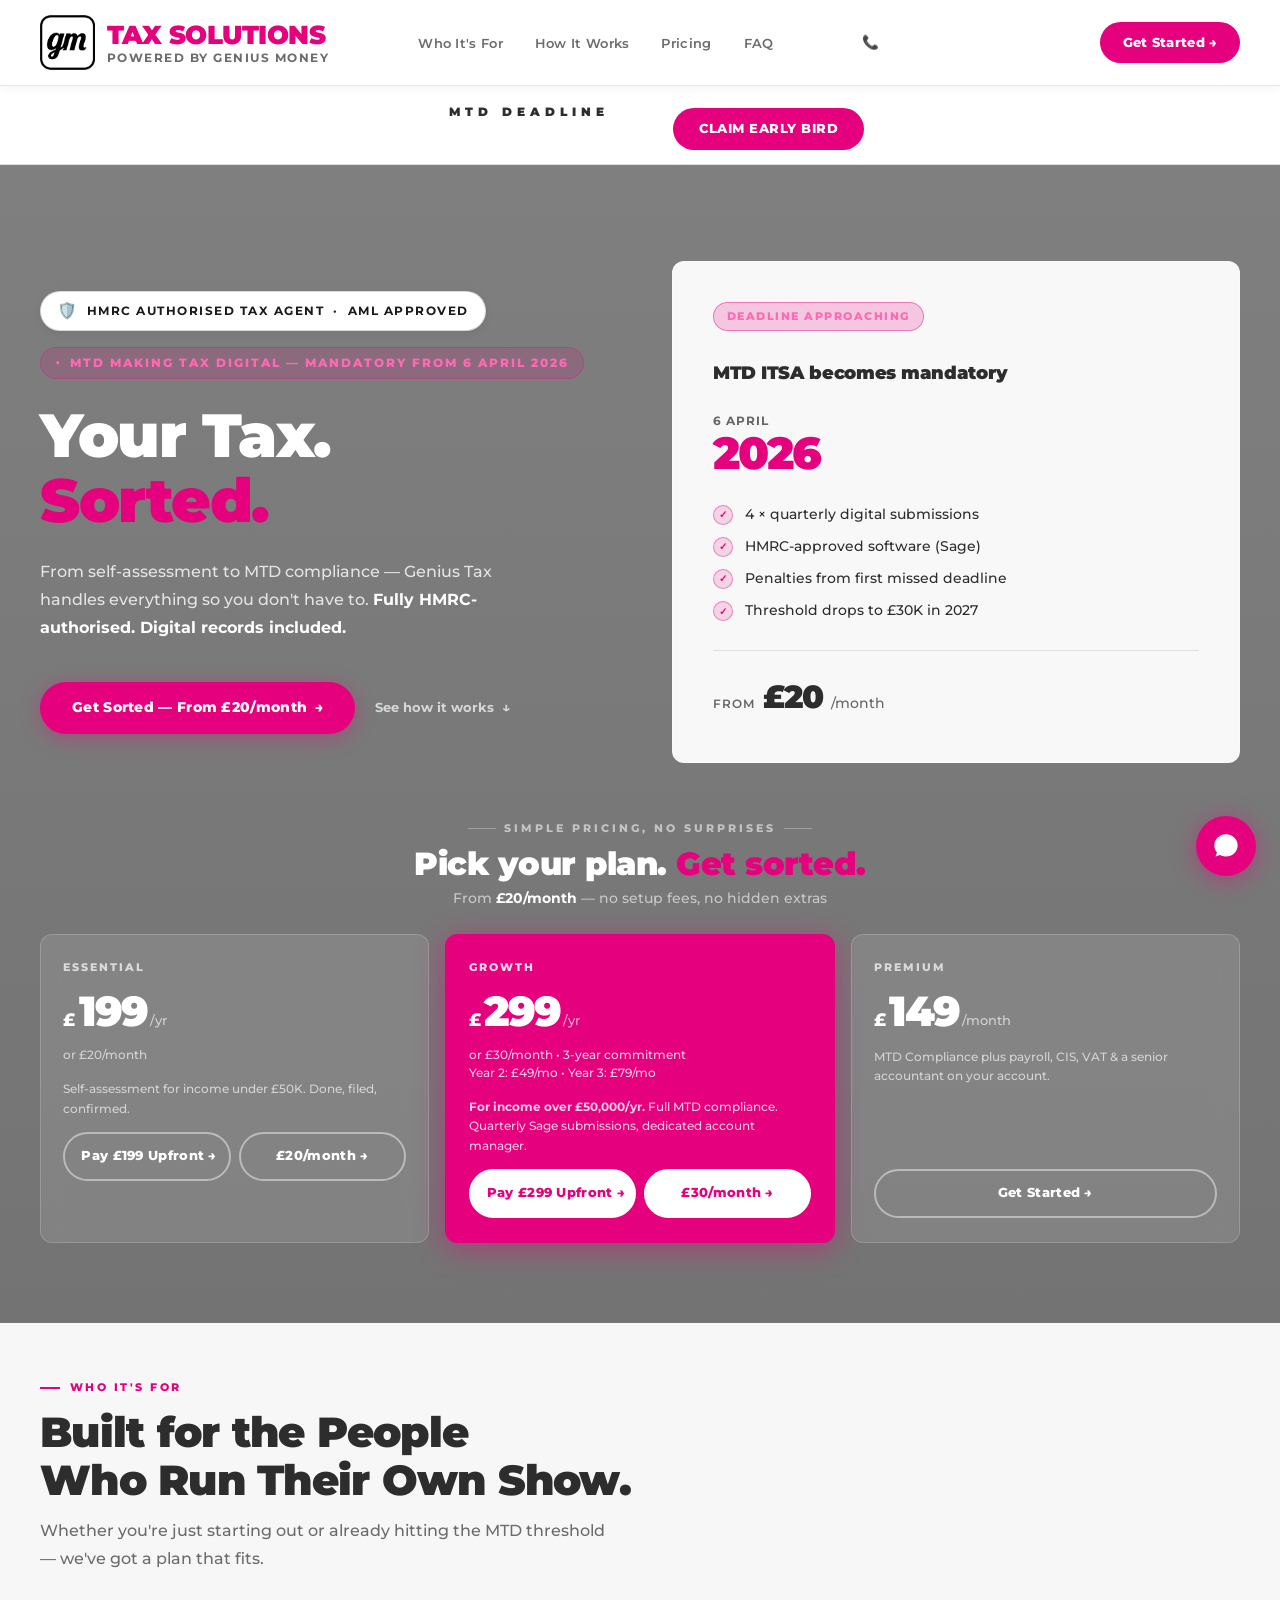
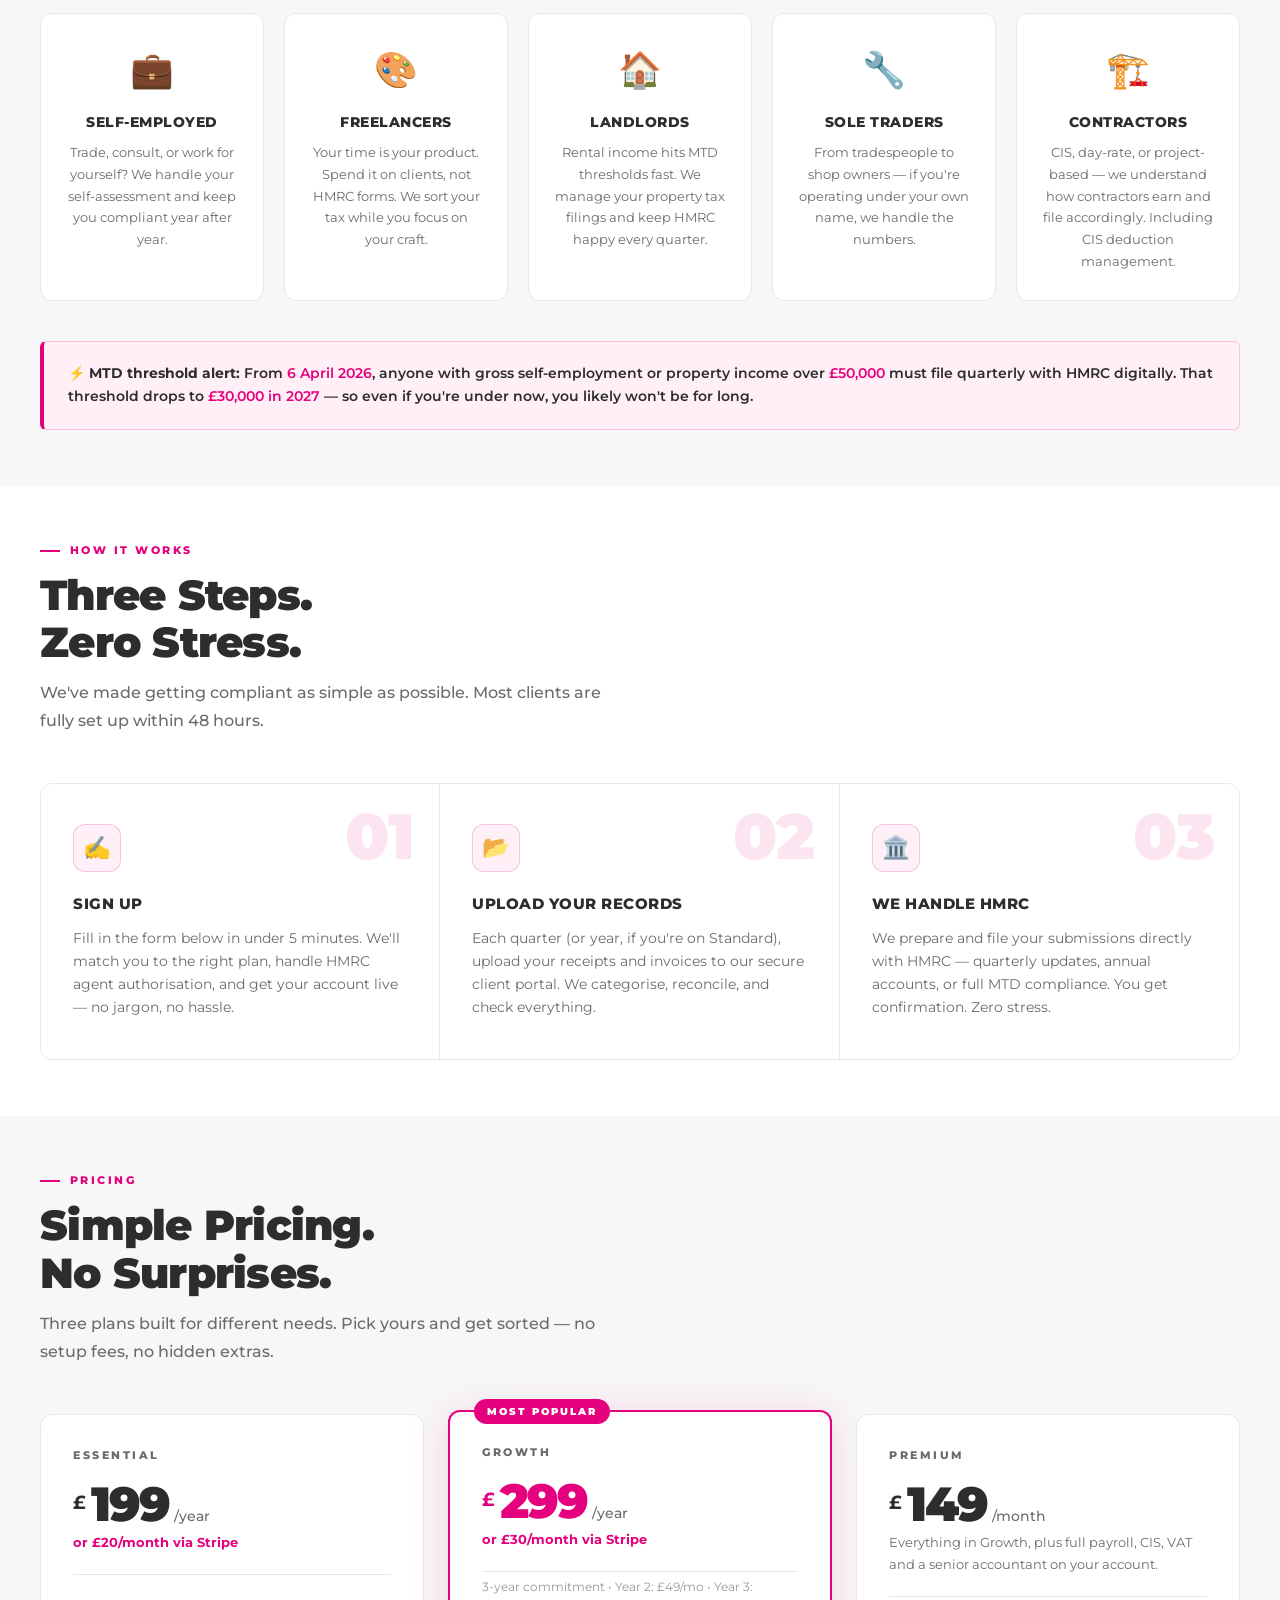
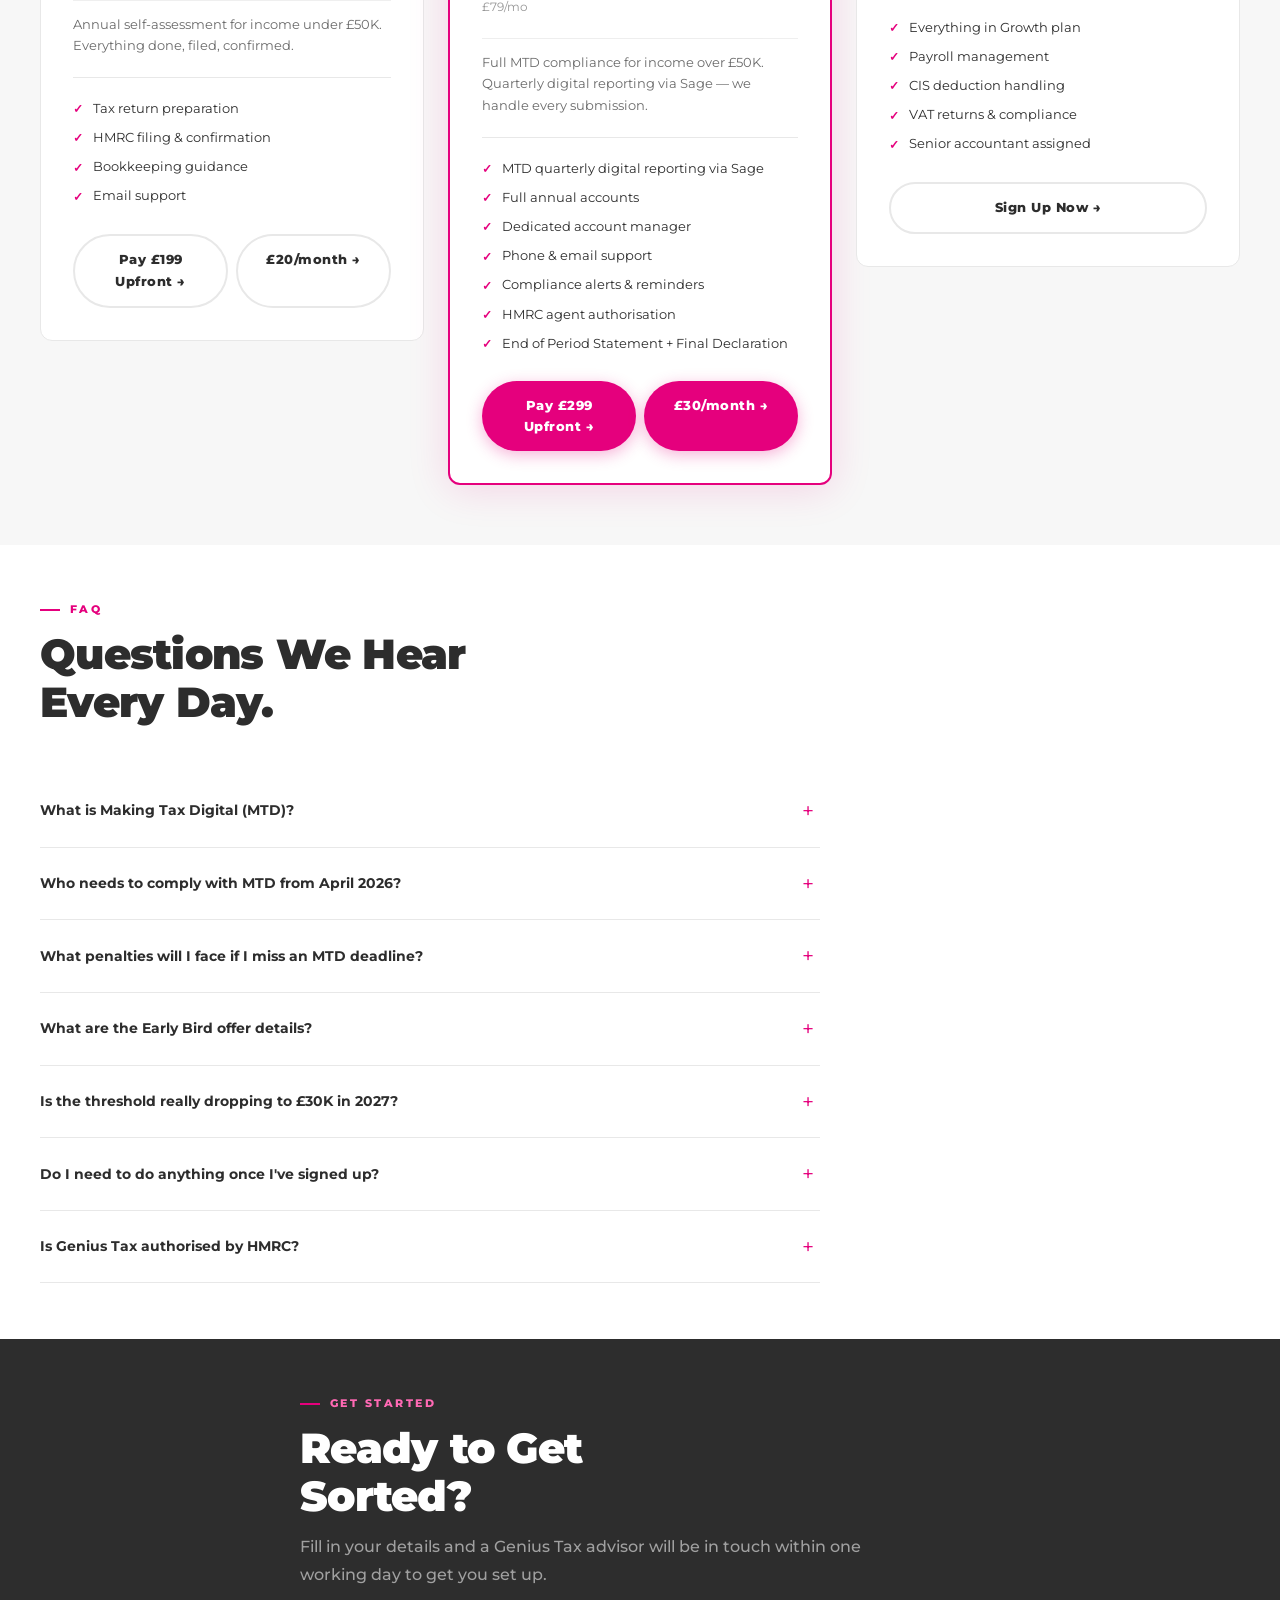
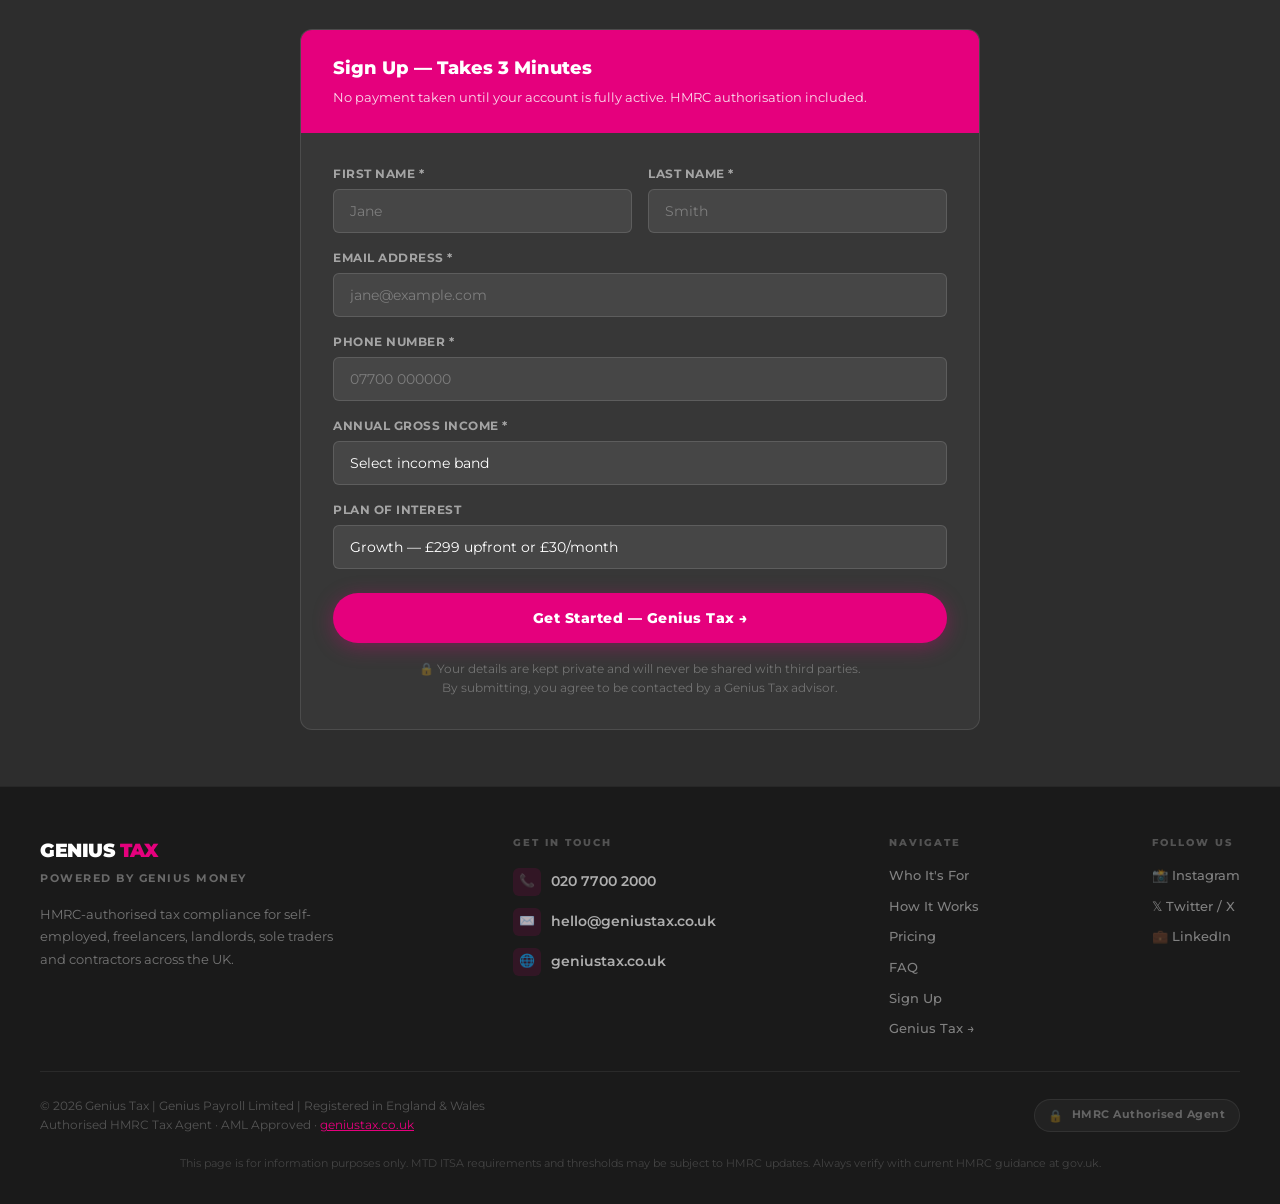
==== commit 351c03c5: "Remove all stale Early Bird copy: £588/yr strikethrough, After 5 April text, misplaced Essential ban" ====
--- a/index.html
+++ b/index.html
@@ -1434,7 +1434,7 @@
           "name": "What are the Early Bird offer details?",
           "acceptedAnswer": {
             "@type": "Answer",
-            "text": "Our MTD Compliance plan normally costs £30/month for the Growth plan or £20/month for Essential."
+            "text": "Growth plan: £30/month Year 1 (Early Bird), stepping to £49/month Year 2 and £79/month Year 3 — 3-year commitment — or £299 upfront. Essential plan: £20/month or £199 upfront. No setup fees."
           }
         },
         {
@@ -1744,21 +1744,14 @@
         <!-- GROWTH — FEATURED -->
         <div class="price-card featured">
           <div class="price-badge">Most Popular</div>
-          <div class="early-bird-banner">
-            ✅ Essential from £20/month or £199 upfront
-          </div>
           <div class="price-tier">Growth</div>
-          <div class="price-was">
-            <span class="price-strike">£588/yr</span>
-            <span class="price-saving">Early Bird</span>
-          </div>
           <div class="price-main">
             <span class="price-sup" style="color:var(--pink)">£</span>
             <span class="price-amount featured-price">299</span>
             <span class="price-mo">/year</span>
           </div>
           <p class="price-desc" style="font-size:0.82rem;color:var(--pink);font-weight:700;margin-bottom:0.3rem;">or £30/month via Stripe</p>
-          <p class="price-desc" style="font-size:0.78rem;opacity:0.7;margin-bottom:0.8rem;">3-year commitment &bull; Year 2: £49/mo &bull; Year 3: £79/mo<br>After 5 April: £49/mo Year 1, £79/mo Year 2</p>
+          <p class="price-desc" style="font-size:0.78rem;opacity:0.7;margin-bottom:0.8rem;">3-year commitment &bull; Year 2: £49/mo &bull; Year 3: £79/mo</p>
           <p class="price-desc">Full MTD compliance for income over £50K. Quarterly digital reporting via Sage — we handle every submission.</p>
           <ul class="price-features">
             <li>MTD quarterly digital reporting via Sage</li>
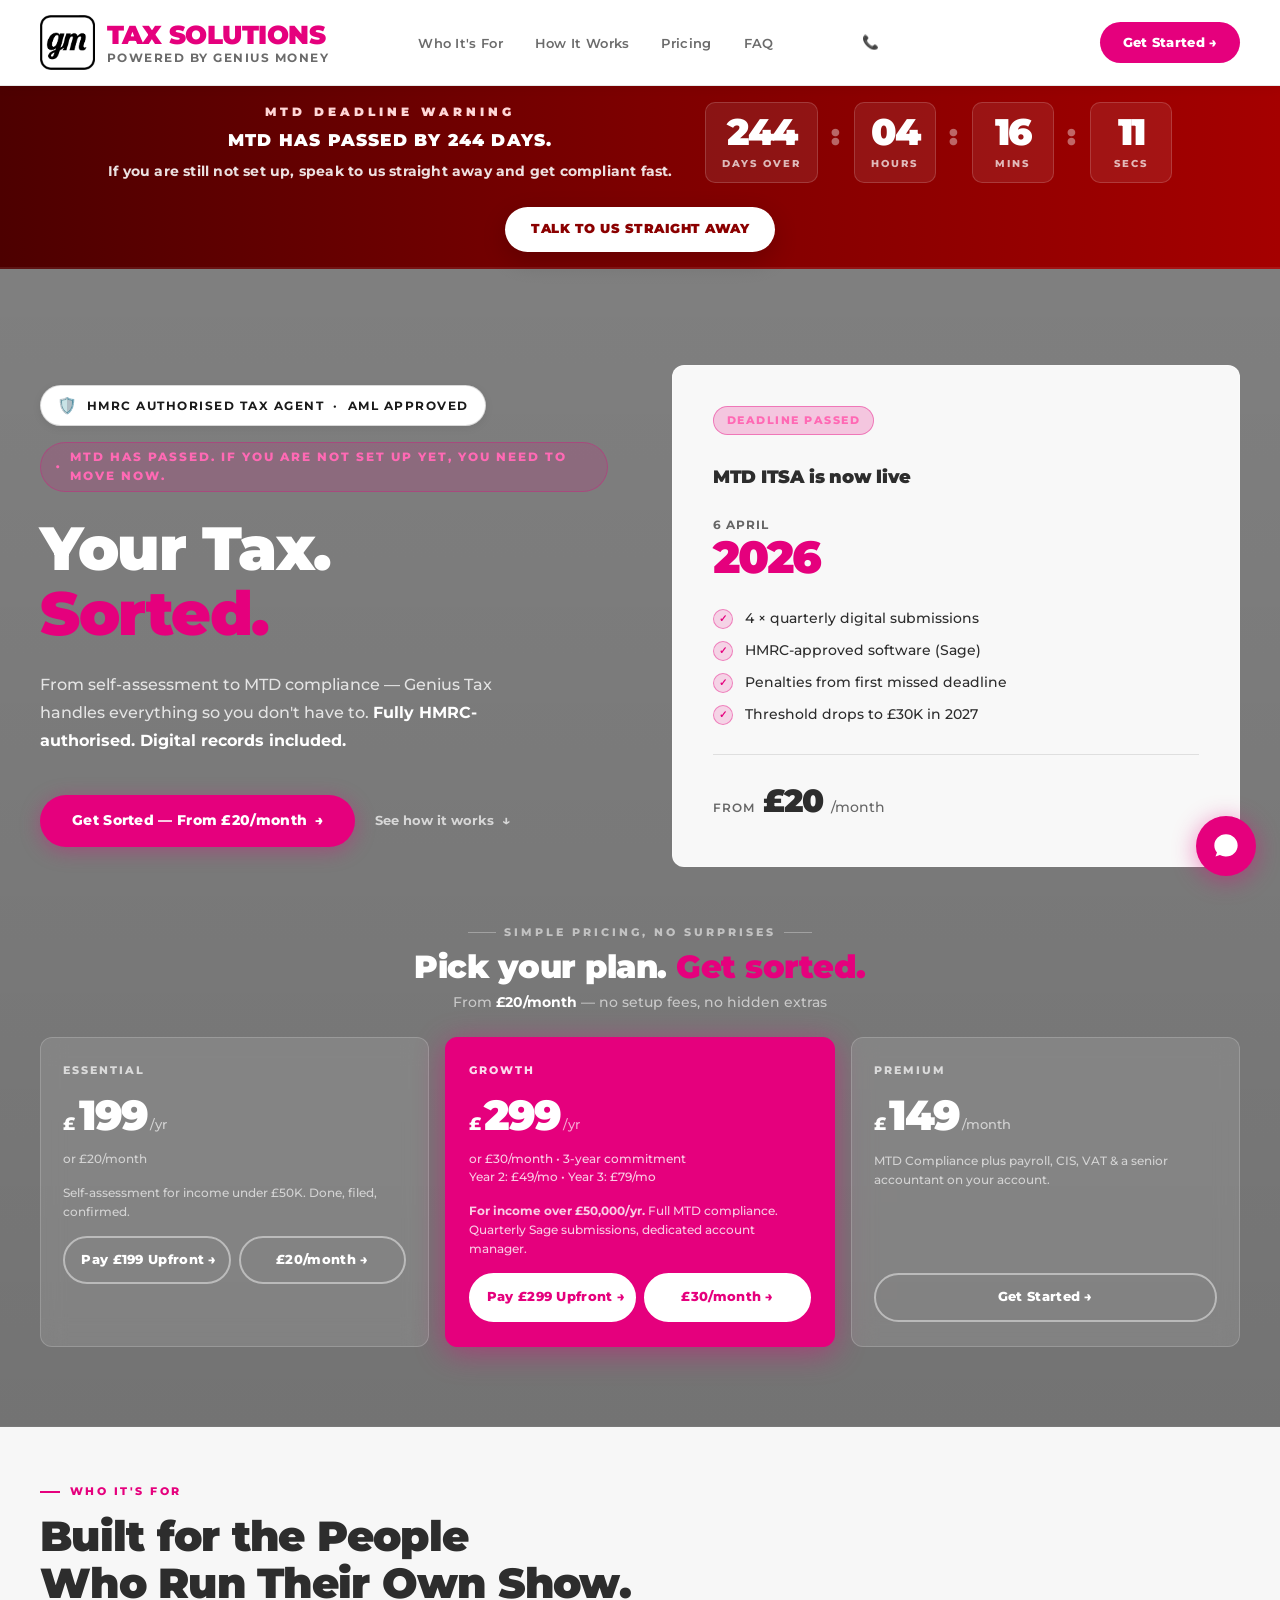
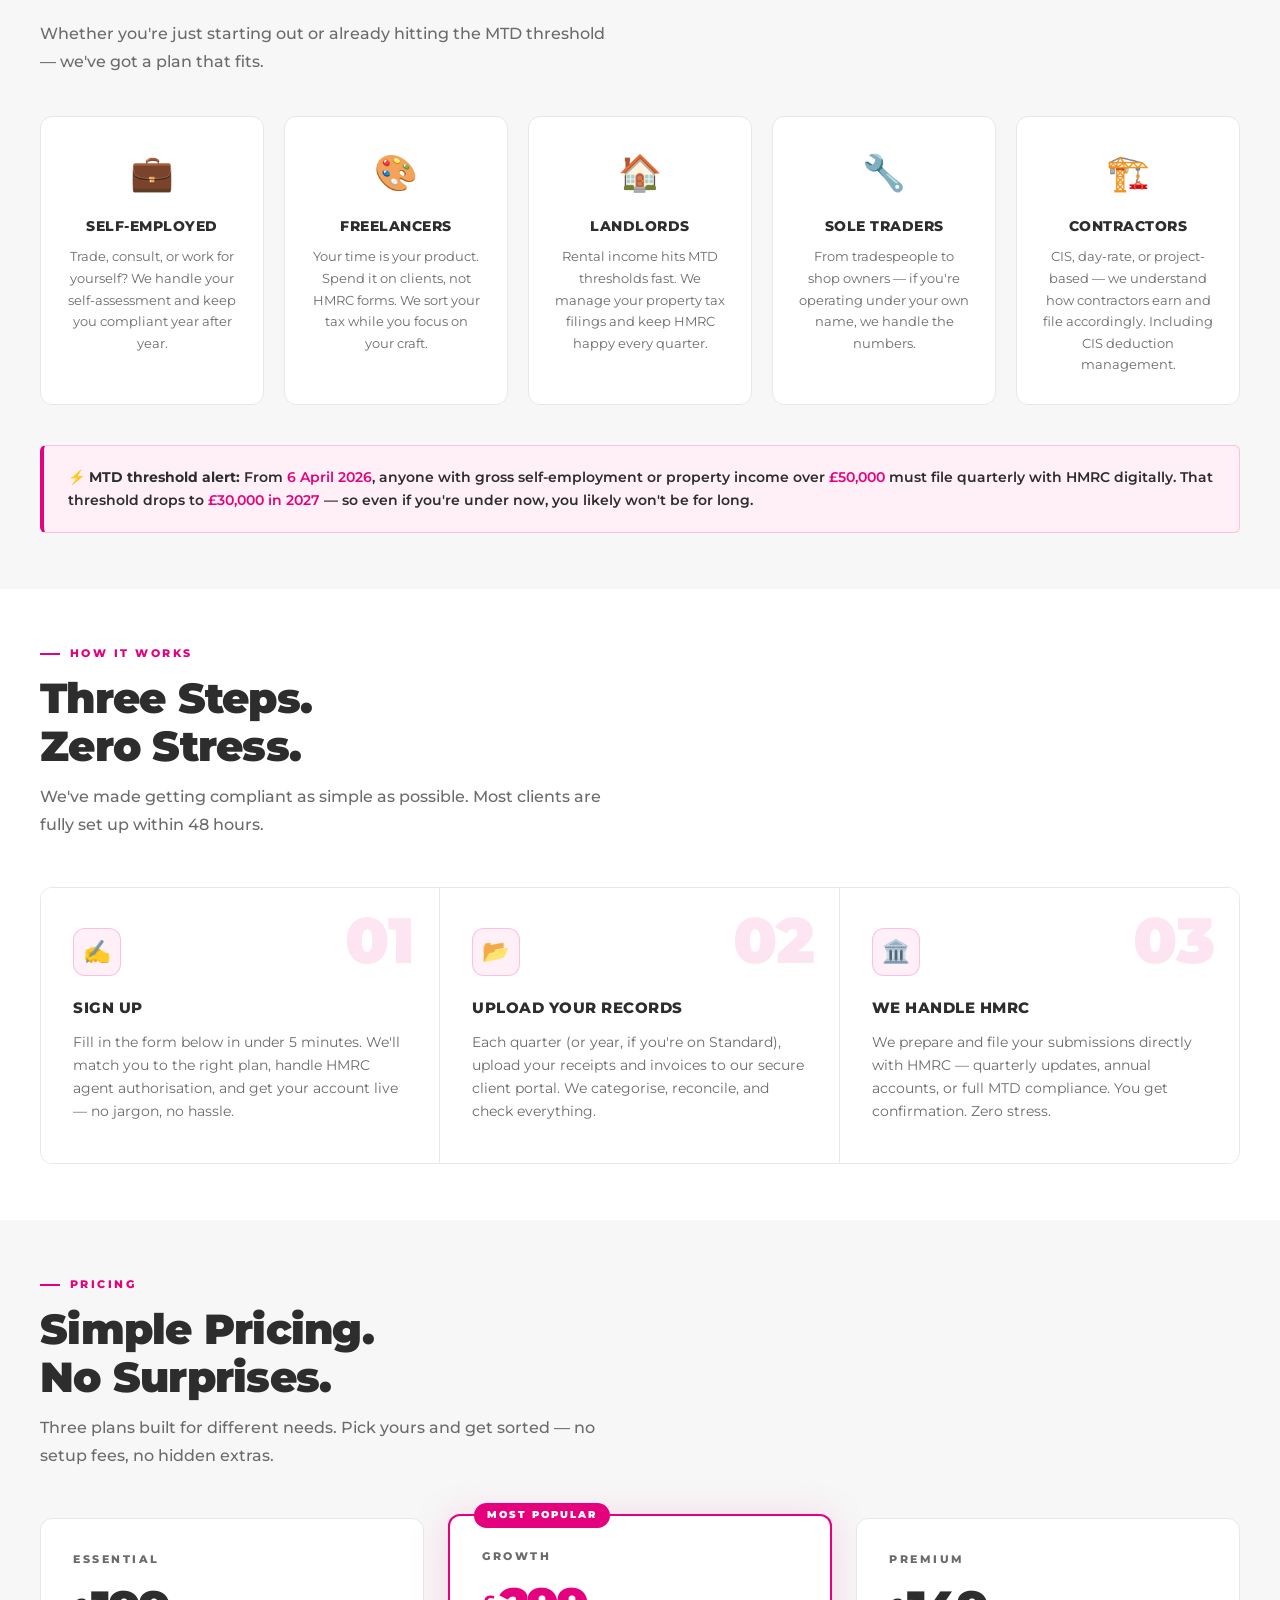
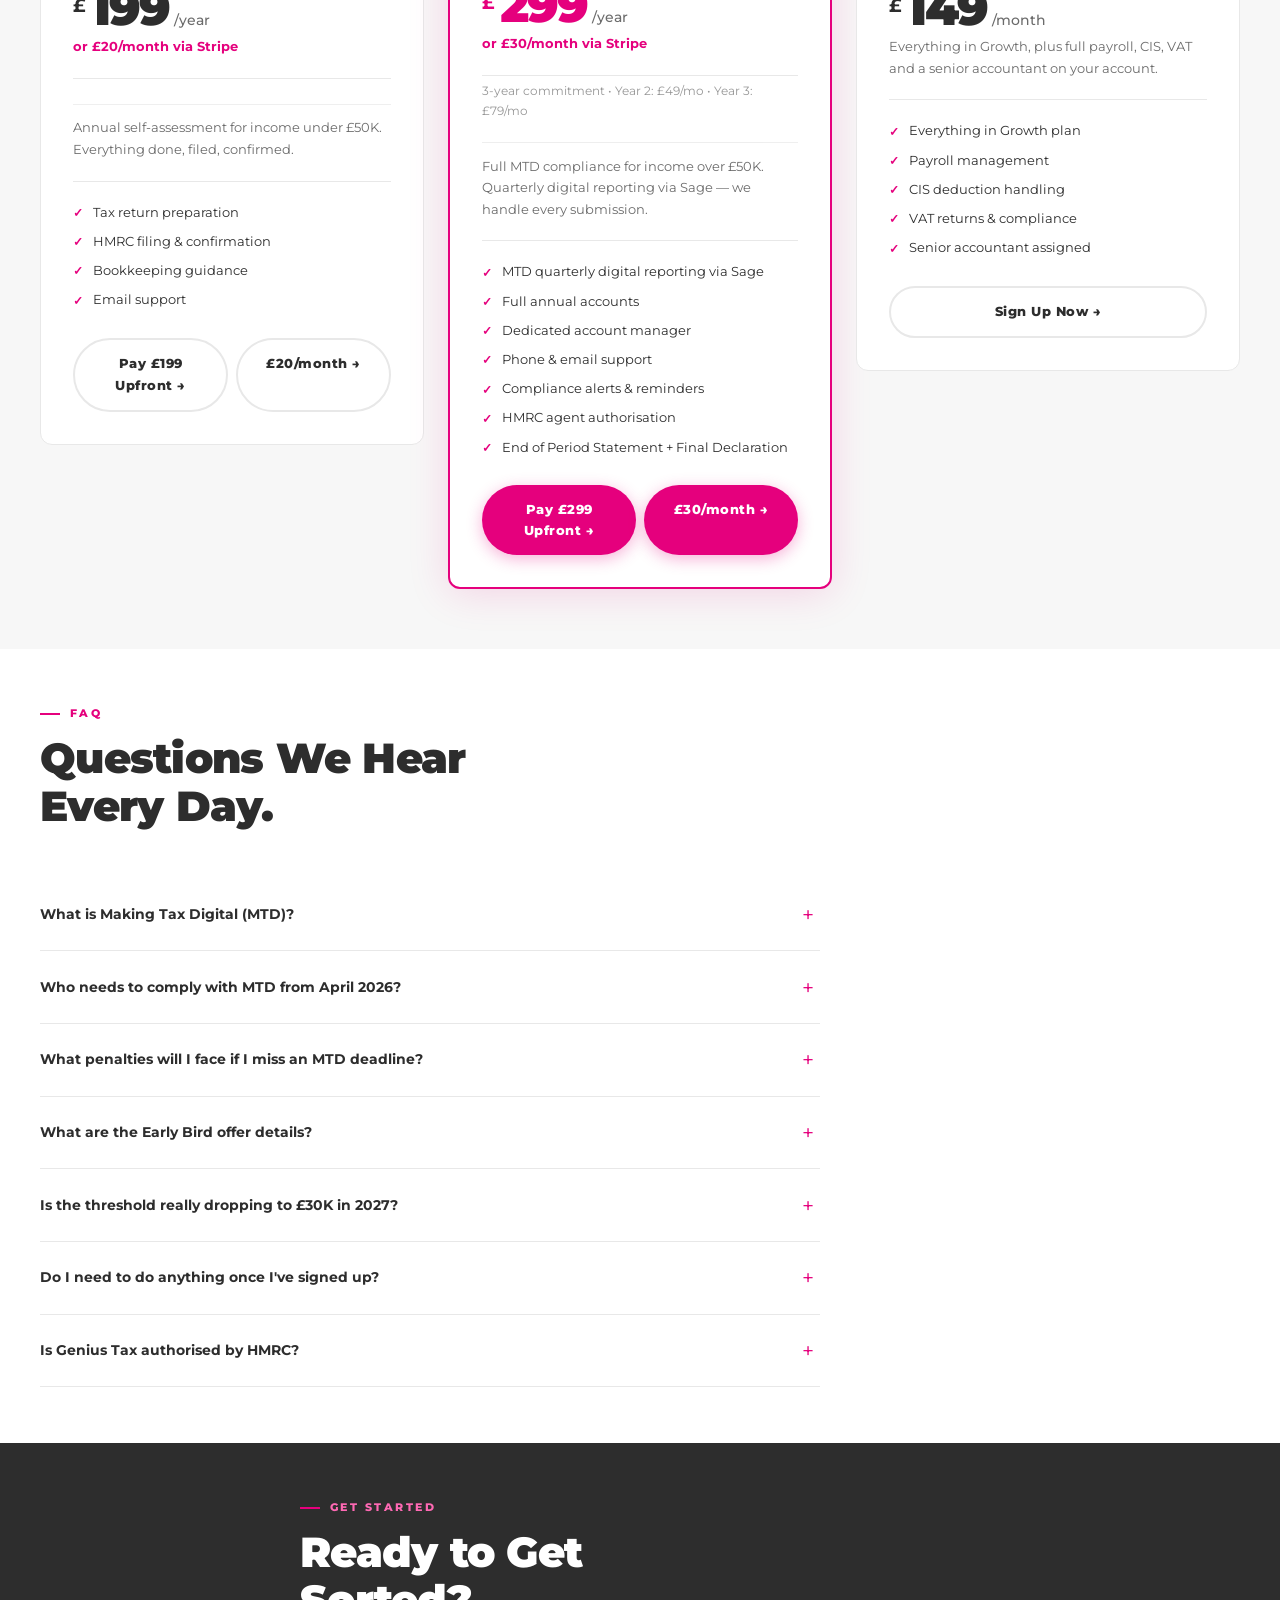
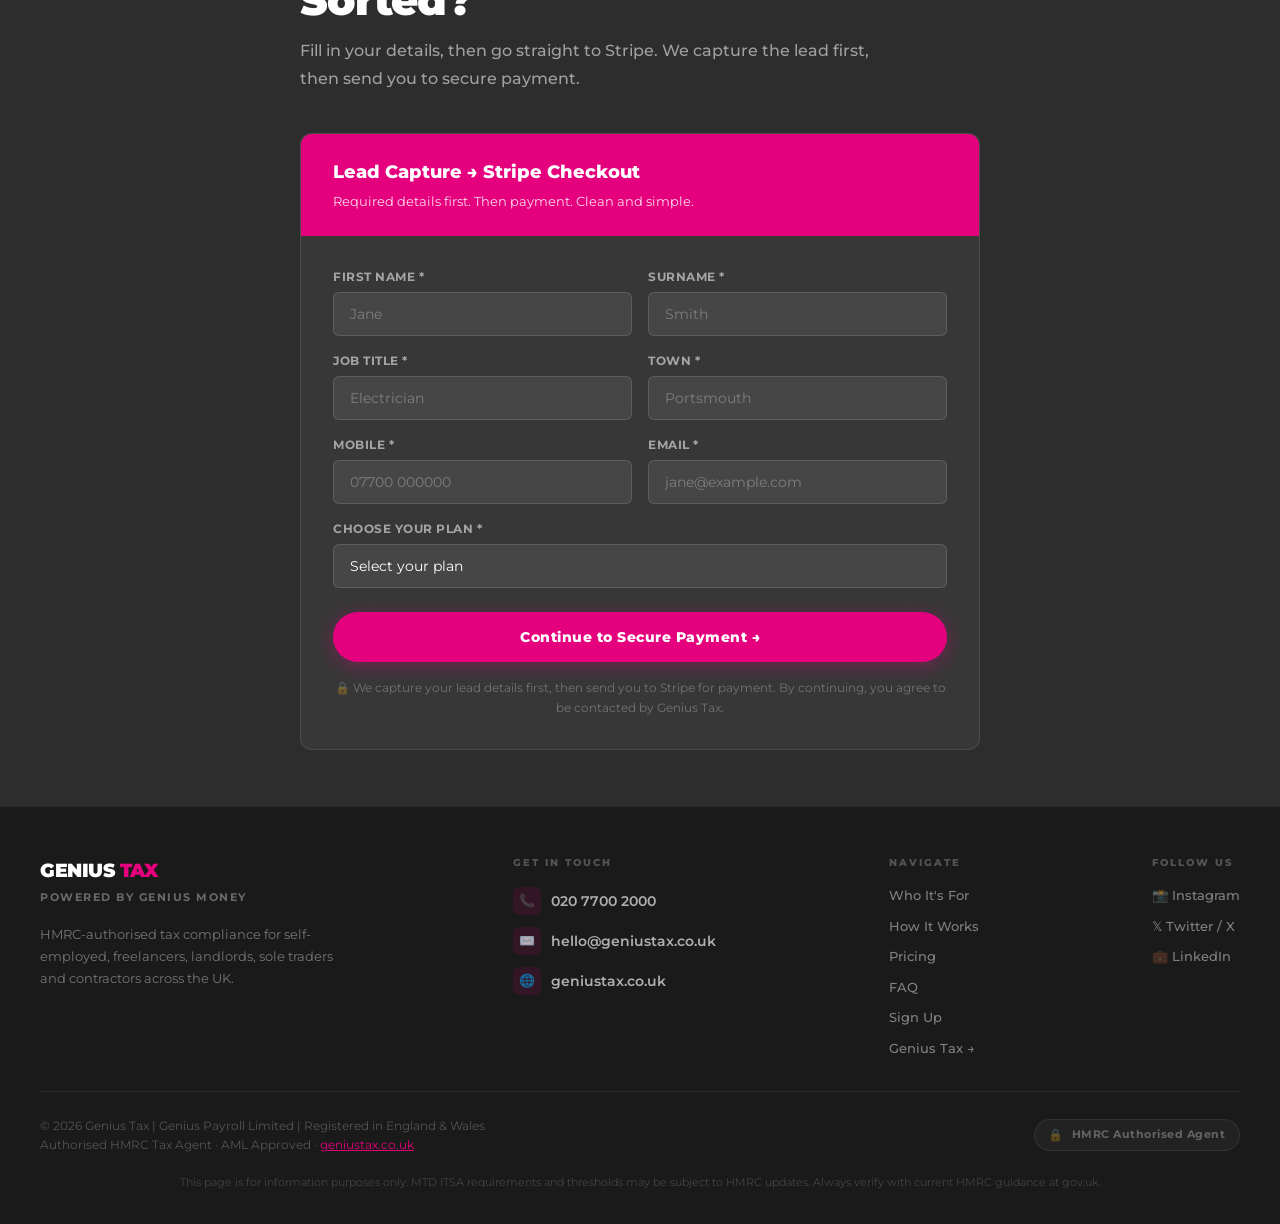
==== commit 2b5dec53: "Update Genius Tax MTD alert and lead capture flow" ====
--- a/index.html
+++ b/index.html
@@ -573,9 +573,9 @@
        URGENCY / COUNTDOWN BAR
     ───────────────────────────────────────── */
     .urgency-bar {
-      background: #ffffff;
-      border-bottom: 1px solid #e0e0e0;
-      padding: 0.9rem 2rem;
+      background: linear-gradient(90deg, #4d0000 0%, #7d0000 50%, #a50000 100%);
+      border-bottom: 1px solid rgba(255,255,255,0.08);
+      padding: 1rem 2rem;
       display: flex;
       flex-direction: row;
       flex-wrap: wrap;
@@ -583,52 +583,55 @@
       justify-content: center;
       gap: 1rem 2rem;
       text-align: center;
+      box-shadow: inset 0 -1px 0 rgba(255,255,255,0.08);
     }
     .urgency-left {
       display: flex;
       flex-direction: column;
       align-items: center;
-      gap: 0.3rem;
+      gap: 0.35rem;
     }
     .urgency-header {
-      font-size: 0.72rem;
+      font-size: 0.74rem;
       font-weight: 900;
-      letter-spacing: 5px;
-      text-transform: uppercase;
-      color: #2D2D2D;
+      letter-spacing: 4px;
+      text-transform: uppercase;
+      color: #ffd6d6;
     }
     .urgency-label {
-      font-size: 0.75rem;
-      font-weight: 800;
-      letter-spacing: 2px;
-      text-transform: uppercase;
-      color: #6B6B6B;
+      font-size: 1.05rem;
+      font-weight: 900;
+      letter-spacing: 1.2px;
+      text-transform: uppercase;
+      color: #ffffff;
     }
     .urgency-sub {
-      font-size: 0.88rem;
-      font-weight: 600;
-      color: #6B6B6B;
-      letter-spacing: 0.5px;
+      font-size: 0.9rem;
+      font-weight: 700;
+      color: rgba(255,255,255,0.88);
+      letter-spacing: 0.2px;
     }
     .urgency-countdown {
       display: flex;
       align-items: center;
       gap: 0.75rem;
+      flex-wrap: wrap;
+      justify-content: center;
     }
     .cd-unit {
       display: flex;
       flex-direction: column;
       align-items: center;
-      background: rgba(229,0,125,0.07);
-      border: 1px solid rgba(229,0,125,0.25);
+      background: rgba(255,255,255,0.08);
+      border: 1px solid rgba(255,255,255,0.16);
       border-radius: 10px;
-      padding: 0.6rem 1rem;
-      min-width: 72px;
+      padding: 0.7rem 1rem;
+      min-width: 82px;
     }
     .cd-num {
-      font-size: 2.2rem;
+      font-size: 2.3rem;
       font-weight: 900;
-      color: var(--pink);
+      color: #ffffff;
       letter-spacing: -2px;
       line-height: 1;
     }
@@ -637,29 +640,32 @@
       font-weight: 800;
       letter-spacing: 2px;
       text-transform: uppercase;
-      color: #6B6B6B;
+      color: rgba(255,255,255,0.7);
       margin-top: 0.3rem;
     }
-    .cd-sep { font-size: 1.8rem; font-weight: 900; color: var(--pink); opacity: 0.45; margin: 0 0.1rem; padding-bottom: 1rem; }
+    .cd-sep { font-size: 1.8rem; font-weight: 900; color: rgba(255,255,255,0.4); margin: 0 0.1rem; padding-bottom: 1rem; }
     .urgency-cta {
-      background: var(--pink);
-      color: var(--white);
-      padding: 0.65rem 1.6rem;
+      background: #ffffff;
+      color: #8b0000;
+      padding: 0.75rem 1.65rem;
       border-radius: 100px;
       font-size: 0.8rem;
-      font-weight: 800;
+      font-weight: 900;
       text-decoration: none;
       letter-spacing: 0.5px;
       text-transform: uppercase;
       white-space: nowrap;
-      transition: background 0.2s;
+      transition: transform 0.15s, background 0.2s;
       margin-top: 0.5rem;
-    }
-    .urgency-cta:hover { background: var(--pink-dark); }
+      box-shadow: 0 8px 24px rgba(0,0,0,0.18);
+    }
+    .urgency-cta:hover { background: #ffe8e8; transform: translateY(-1px); }
     @media (max-width: 600px) {
-      .urgency-bar { flex-direction: column; gap: 0.5rem; padding: 1.2rem 1rem 1rem; }
-      .cd-num { font-size: 1.7rem; }
-      .cd-unit { min-width: 54px; padding: 0.5rem 0.6rem; }
+      .urgency-bar { flex-direction: column; gap: 0.65rem; padding: 1.2rem 1rem 1rem; }
+      .urgency-label { font-size: 0.92rem; }
+      .urgency-sub { font-size: 0.82rem; }
+      .cd-num { font-size: 1.8rem; }
+      .cd-unit { min-width: 58px; padding: 0.55rem 0.65rem; }
       .cd-sep { font-size: 1.4rem; padding-bottom: 0.7rem; }
     }
 
@@ -1124,6 +1130,27 @@
       text-align: center;
       margin-top: 1rem;
       line-height: 1.6;
+    }
+    .form-status {
+      display: none;
+      margin-bottom: 1rem;
+      padding: 0.85rem 1rem;
+      border-radius: var(--radius);
+      font-size: 0.82rem;
+      font-weight: 700;
+      line-height: 1.5;
+    }
+    .form-status.error {
+      display: block;
+      background: rgba(255, 107, 107, 0.14);
+      border: 1px solid rgba(255, 107, 107, 0.35);
+      color: #ffd7d7;
+    }
+    .form-status.success {
+      display: block;
+      background: rgba(46, 213, 115, 0.14);
+      border: 1px solid rgba(46, 213, 115, 0.35);
+      color: #d9ffe7;
     }
     .success-msg {
       display: none;
@@ -1514,20 +1541,22 @@
   <!-- ═══════════════════════════════════════
        URGENCY / COUNTDOWN
   ═══════════════════════════════════════ -->
-  <div class="urgency-bar" role="timer" aria-live="polite" aria-label="Countdown to MTD deadline">
+  <div class="urgency-bar" role="timer" aria-live="polite" aria-label="MTD deadline warning">
     <div class="urgency-left">
-      <div class="urgency-header">MTD DEADLINE</div>
-      <div class="urgency-countdown" id="countdown">
-        <div class="cd-unit"><span class="cd-num" id="cd-days">--</span><span class="cd-label">Days</span></div>
-        <span class="cd-sep">:</span>
-        <div class="cd-unit"><span class="cd-num" id="cd-hours">--</span><span class="cd-label">Hours</span></div>
-        <span class="cd-sep">:</span>
-        <div class="cd-unit"><span class="cd-num" id="cd-mins">--</span><span class="cd-label">Mins</span></div>
-        <span class="cd-sep">:</span>
-        <div class="cd-unit"><span class="cd-num" id="cd-secs">--</span><span class="cd-label">Secs</span></div>
-      </div>
+      <div class="urgency-header">MTD DEADLINE WARNING</div>
+      <div class="urgency-label" id="urgency-label">MTD has passed. Act now.</div>
+      <div class="urgency-sub" id="urgency-sub">Every day you wait increases the risk of falling behind HMRC requirements.</div>
     </div>
-    <a href="https://buy.stripe.com/dRm14n46c6OXfZwcr99EI0b" target="_blank" rel="noopener" class="urgency-cta">Claim Early Bird</a>
+    <div class="urgency-countdown" id="countdown">
+      <div class="cd-unit"><span class="cd-num" id="cd-days">--</span><span class="cd-label">Days Over</span></div>
+      <span class="cd-sep">:</span>
+      <div class="cd-unit"><span class="cd-num" id="cd-hours">--</span><span class="cd-label">Hours</span></div>
+      <span class="cd-sep">:</span>
+      <div class="cd-unit"><span class="cd-num" id="cd-mins">--</span><span class="cd-label">Mins</span></div>
+      <span class="cd-sep">:</span>
+      <div class="cd-unit"><span class="cd-num" id="cd-secs">--</span><span class="cd-label">Secs</span></div>
+    </div>
+    <a href="#signup" class="urgency-cta">Talk To Us Straight Away</a>
   </div>
 
   <!-- ═══════════════════════════════════════
@@ -1540,7 +1569,7 @@
           <span class="hmrc-badge-icon">🛡️</span>
           <span class="hmrc-badge-text">HMRC Authorised Tax Agent &nbsp;·&nbsp; AML Approved</span>
         </div>
-        <div class="hero-eyebrow">MTD Making Tax Digital — Mandatory from 6 April 2026</div>
+        <div class="hero-eyebrow">MTD has passed. If you are not set up yet, you need to move now.</div>
         <h1>Your Tax.<br><em>Sorted.</em></h1>
         <p class="hero-sub">
           From self-assessment to MTD compliance — Genius Tax handles everything so you don't have to. <strong>Fully HMRC-authorised. Digital records included.</strong>
@@ -1551,8 +1580,8 @@
         </div>
       </div>
       <div class="hero-card" aria-hidden="true">
-        <span class="hero-card-badge">Deadline approaching</span>
-        <p class="hero-card-headline">MTD ITSA becomes mandatory</p>
+        <span class="hero-card-badge">Deadline passed</span>
+        <p class="hero-card-headline">MTD ITSA is now live</p>
         <div class="hero-card-deadline">
           <small>6 April</small>
           2026
@@ -1840,14 +1869,15 @@
       <div class="signup-inner">
         <div class="section-eyebrow">Get Started</div>
         <h2 class="sh">Ready to Get<br>Sorted?</h2>
-        <p class="section-lead">Fill in your details and a Genius Tax advisor will be in touch within one working day to get you set up.</p>
+        <p class="section-lead">Fill in your details, then go straight to Stripe. We capture the lead first, then send you to secure payment.</p>
 
         <div class="signup-form-box">
           <div class="signup-form-header">
-            <h3>Sign Up — Takes 3 Minutes</h3>
-            <p>No payment taken until your account is fully active. HMRC authorisation included.</p>
+            <h3>Lead Capture → Stripe Checkout</h3>
+            <p>Required details first. Then payment. Clean and simple.</p>
           </div>
           <div class="signup-form-body">
+            <div id="form-status" class="form-status" aria-live="polite"></div>
             <div id="form-container">
               <div class="form-row">
                 <div class="fg">
@@ -1855,45 +1885,48 @@
                   <input type="text" id="fname" placeholder="Jane" required autocomplete="given-name" />
                 </div>
                 <div class="fg">
-                  <label for="lname">Last Name *</label>
+                  <label for="lname">Surname *</label>
                   <input type="text" id="lname" placeholder="Smith" required autocomplete="family-name" />
                 </div>
               </div>
-              <div class="fg">
-                <label for="email">Email Address *</label>
-                <input type="email" id="email" placeholder="jane@example.com" required autocomplete="email" />
+              <div class="form-row">
+                <div class="fg">
+                  <label for="job-title">Job Title *</label>
+                  <input type="text" id="job-title" placeholder="Electrician" required autocomplete="organization-title" />
+                </div>
+                <div class="fg">
+                  <label for="town">Town *</label>
+                  <input type="text" id="town" placeholder="Portsmouth" required autocomplete="address-level2" />
+                </div>
+              </div>
+              <div class="form-row">
+                <div class="fg">
+                  <label for="phone">Mobile *</label>
+                  <input type="tel" id="phone" placeholder="07700 000000" required autocomplete="tel" />
+                </div>
+                <div class="fg">
+                  <label for="email">Email *</label>
+                  <input type="email" id="email" placeholder="jane@example.com" required autocomplete="email" />
+                </div>
               </div>
               <div class="fg">
-                <label for="phone">Phone Number *</label>
-                <input type="tel" id="phone" placeholder="07700 000000" required autocomplete="tel" />
-              </div>
-              <div class="fg">
-                <label for="income">Annual Gross Income *</label>
-                <select id="income" required>
-                  <option value="" disabled selected>Select income band</option>
-                  <option value="under-30k">Under £30,000</option>
-                  <option value="30-50k">£30,000 – £50,000 (MTD in 2027)</option>
-                  <option value="50-75k">£50,000 – £75,000 (MTD now)</option>
-                  <option value="75-100k">£75,000 – £100,000</option>
-                  <option value="100k+">£100,000+</option>
+                <label for="plan">Choose Your Plan *</label>
+                <select id="plan" required>
+                  <option value="" disabled selected>Select your plan</option>
+                  <option value="essential-monthly">Essential — £20/month</option>
+                  <option value="essential-annual">Essential — £199 upfront</option>
+                  <option value="growth-monthly">Growth — £30/month</option>
+                  <option value="growth-annual">Growth — £299 upfront</option>
+                  <option value="premium-monthly">Premium — £149/month</option>
                 </select>
               </div>
-              <div class="fg">
-                <label for="plan">Plan of Interest</label>
-                <select id="plan">
-                  <option value="mtd" selected>Growth — £299 upfront or £30/month</option>
-                  <option value="standard">Essential — £199 upfront or £20/month</option>
-                  <option value="premium">Premium — contact us</option>
-                  <option value="unsure">Not sure — advise me</option>
-                </select>
-              </div>
-              <button type="button" class="form-submit" onclick="handleSignup(event)">Get Started — Genius Tax →</button>
-              <p class="form-note">🔒 Your details are kept private and will never be shared with third parties.<br>By submitting, you agree to be contacted by a Genius Tax advisor.</p>
+              <button type="button" id="lead-submit" class="form-submit" onclick="handleSignup(event)">Continue to Secure Payment →</button>
+              <p class="form-note">🔒 We capture your lead details first, then send you to Stripe for payment. By continuing, you agree to be contacted by Genius Tax.</p>
             </div>
             <div class="success-msg" id="success-msg">
               <div class="success-icon">✅</div>
-              <h3>You're on the list!</h3>
-              <p>A Genius Tax advisor will be in touch within one working day to complete your setup. Check your inbox — and your spam folder just in case.</p>
+              <h3>Details captured.</h3>
+              <p>Sending you to secure Stripe checkout now.</p>
             </div>
           </div>
         </div>
@@ -1965,31 +1998,35 @@
        JAVASCRIPT
   ═══════════════════════════════════════ -->
   <script>
-    // ── Countdown to 6 April 2026 00:00:00 BST ──
-    // BST = UTC+1, so target is 2026-04-05T23:00:00Z in UTC
+    // ── Time since MTD deadline passed ──
+    // Deadline was 6 April 2026 00:00 BST, which is 2026-04-05T23:00:00Z in UTC.
     const DEADLINE = new Date('2026-04-05T23:00:00Z').getTime();
 
     function pad(n) { return String(n).padStart(2, '0'); }
 
     function updateCountdown() {
       const now = Date.now();
-      const diff = DEADLINE - now;
-
-      if (diff <= 0) {
-        document.getElementById('countdown').innerHTML =
-          '<span style="color:rgba(255,255,255,0.55);font-size:0.85rem;font-weight:700;">The MTD deadline has passed.</span>';
-        return;
-      }
-
-      const days  = Math.floor(diff / (1000 * 60 * 60 * 24));
-      const hours = Math.floor((diff % (1000 * 60 * 60 * 24)) / (1000 * 60 * 60));
-      const mins  = Math.floor((diff % (1000 * 60 * 60)) / (1000 * 60));
-      const secs  = Math.floor((diff % (1000 * 60)) / 1000);
-
-      document.getElementById('cd-days').textContent  = pad(days);
+      const diff = now - DEADLINE;
+      const elapsed = diff > 0 ? diff : 0;
+
+      const days  = Math.floor(elapsed / (1000 * 60 * 60 * 24));
+      const hours = Math.floor((elapsed % (1000 * 60 * 60 * 24)) / (1000 * 60 * 60));
+      const mins  = Math.floor((elapsed % (1000 * 60 * 60)) / (1000 * 60));
+      const secs  = Math.floor((elapsed % (1000 * 60)) / 1000);
+
+      document.getElementById('cd-days').textContent  = String(days);
       document.getElementById('cd-hours').textContent = pad(hours);
       document.getElementById('cd-mins').textContent  = pad(mins);
       document.getElementById('cd-secs').textContent  = pad(secs);
+
+      var label = document.getElementById('urgency-label');
+      var sub = document.getElementById('urgency-sub');
+      if (label) {
+        label.textContent = days === 1 ? 'MTD has passed by 1 day.' : 'MTD has passed by ' + days + ' days.';
+      }
+      if (sub) {
+        sub.textContent = 'If you are still not set up, speak to us straight away and get compliant fast.';
+      }
     }
 
     updateCountdown();
@@ -2020,28 +2057,92 @@
     }, { passive: true });
 
     // ── Sign up form ──
+    var STRIPE_LINKS = {
+      'essential-monthly': 'https://buy.stripe.com/6oU7sLauAddlbJg2Qz9EI0a',
+      'essential-annual': 'https://buy.stripe.com/3cI7sL9qw4GP00ydvd9EI08',
+      'growth-monthly': 'https://buy.stripe.com/dRm14n46c6OXfZwcr99EI0b',
+      'growth-annual': 'https://buy.stripe.com/aFadR90U04GP6oW2Qz9EI09',
+      'premium-monthly': 'https://buy.stripe.com/00w6oH3285KT5kSbn59EI05'
+    };
+
+    function setFormStatus(message, kind) {
+      var status = document.getElementById('form-status');
+      if (!status) return;
+      status.className = 'form-status' + (kind ? ' ' + kind : '');
+      status.textContent = message || '';
+      status.style.display = message ? 'block' : 'none';
+    }
+
     function handleSignup(e) {
       e.preventDefault();
-      var fname  = document.getElementById('fname').value.trim();
-      var email  = document.getElementById('email').value.trim();
-      var phone  = document.getElementById('phone').value.trim();
-      var income = document.getElementById('income').value;
-
-      if (!fname || !email || !phone || !income) {
-        alert('Please fill in all required fields.');
+      setFormStatus('');
+
+      var formData = {
+        firstName: document.getElementById('fname').value.trim(),
+        surname: document.getElementById('lname').value.trim(),
+        jobTitle: document.getElementById('job-title').value.trim(),
+        town: document.getElementById('town').value.trim(),
+        mobile: document.getElementById('phone').value.trim(),
+        email: document.getElementById('email').value.trim(),
+        plan: document.getElementById('plan').value
+      };
+
+      var missing = Object.keys(formData).filter(function(key) { return !formData[key]; });
+      if (missing.length) {
+        setFormStatus('Please fill in every field before continuing to payment.', 'error');
         return;
       }
 
       var emailRe = /^[^\s@]+@[^\s@]+\.[^\s@]+$/;
-      if (!emailRe.test(email)) {
-        alert('Please enter a valid email address.');
+      if (!emailRe.test(formData.email)) {
+        setFormStatus('Please enter a valid email address.', 'error');
         return;
       }
 
+      var stripeLink = STRIPE_LINKS[formData.plan];
+      if (!stripeLink) {
+        setFormStatus('The selected plan is not wired to Stripe yet.', 'error');
+        return;
+      }
+
+      var payload = {
+        capturedAt: new Date().toISOString(),
+        source: 'geniustax.co.uk',
+        page: window.location.href,
+        userAgent: navigator.userAgent,
+        utm: Object.fromEntries(new URLSearchParams(window.location.search).entries()),
+        ...formData
+      };
+
+      try {
+        var existing = JSON.parse(localStorage.getItem('geniusTaxLeads') || '[]');
+        existing.push(payload);
+        localStorage.setItem('geniusTaxLeads', JSON.stringify(existing));
+      } catch (err) {
+        console.warn('Could not store lead locally', err);
+      }
+
+      var params = new URLSearchParams({
+        prefilled_email: formData.email,
+        client_reference_id: [formData.firstName, formData.surname, Date.now()].join('-').replace(/\s+/g, '-'),
+        'prefilled_metadata[first_name]': formData.firstName,
+        'prefilled_metadata[surname]': formData.surname,
+        'prefilled_metadata[job_title]': formData.jobTitle,
+        'prefilled_metadata[town]': formData.town,
+        'prefilled_metadata[mobile]': formData.mobile,
+        'prefilled_metadata[email]': formData.email
+      });
+
+      document.getElementById('lead-submit').disabled = true;
+      document.getElementById('lead-submit').textContent = 'Opening Stripe...';
       document.getElementById('form-container').style.display = 'none';
       var msg = document.getElementById('success-msg');
       msg.style.display = 'block';
       msg.scrollIntoView({ behavior: 'smooth', block: 'center' });
+
+      window.setTimeout(function() {
+        window.location.href = stripeLink + (stripeLink.indexOf('?') === -1 ? '?' : '&') + params.toString();
+      }, 400);
     }
   </script>
 
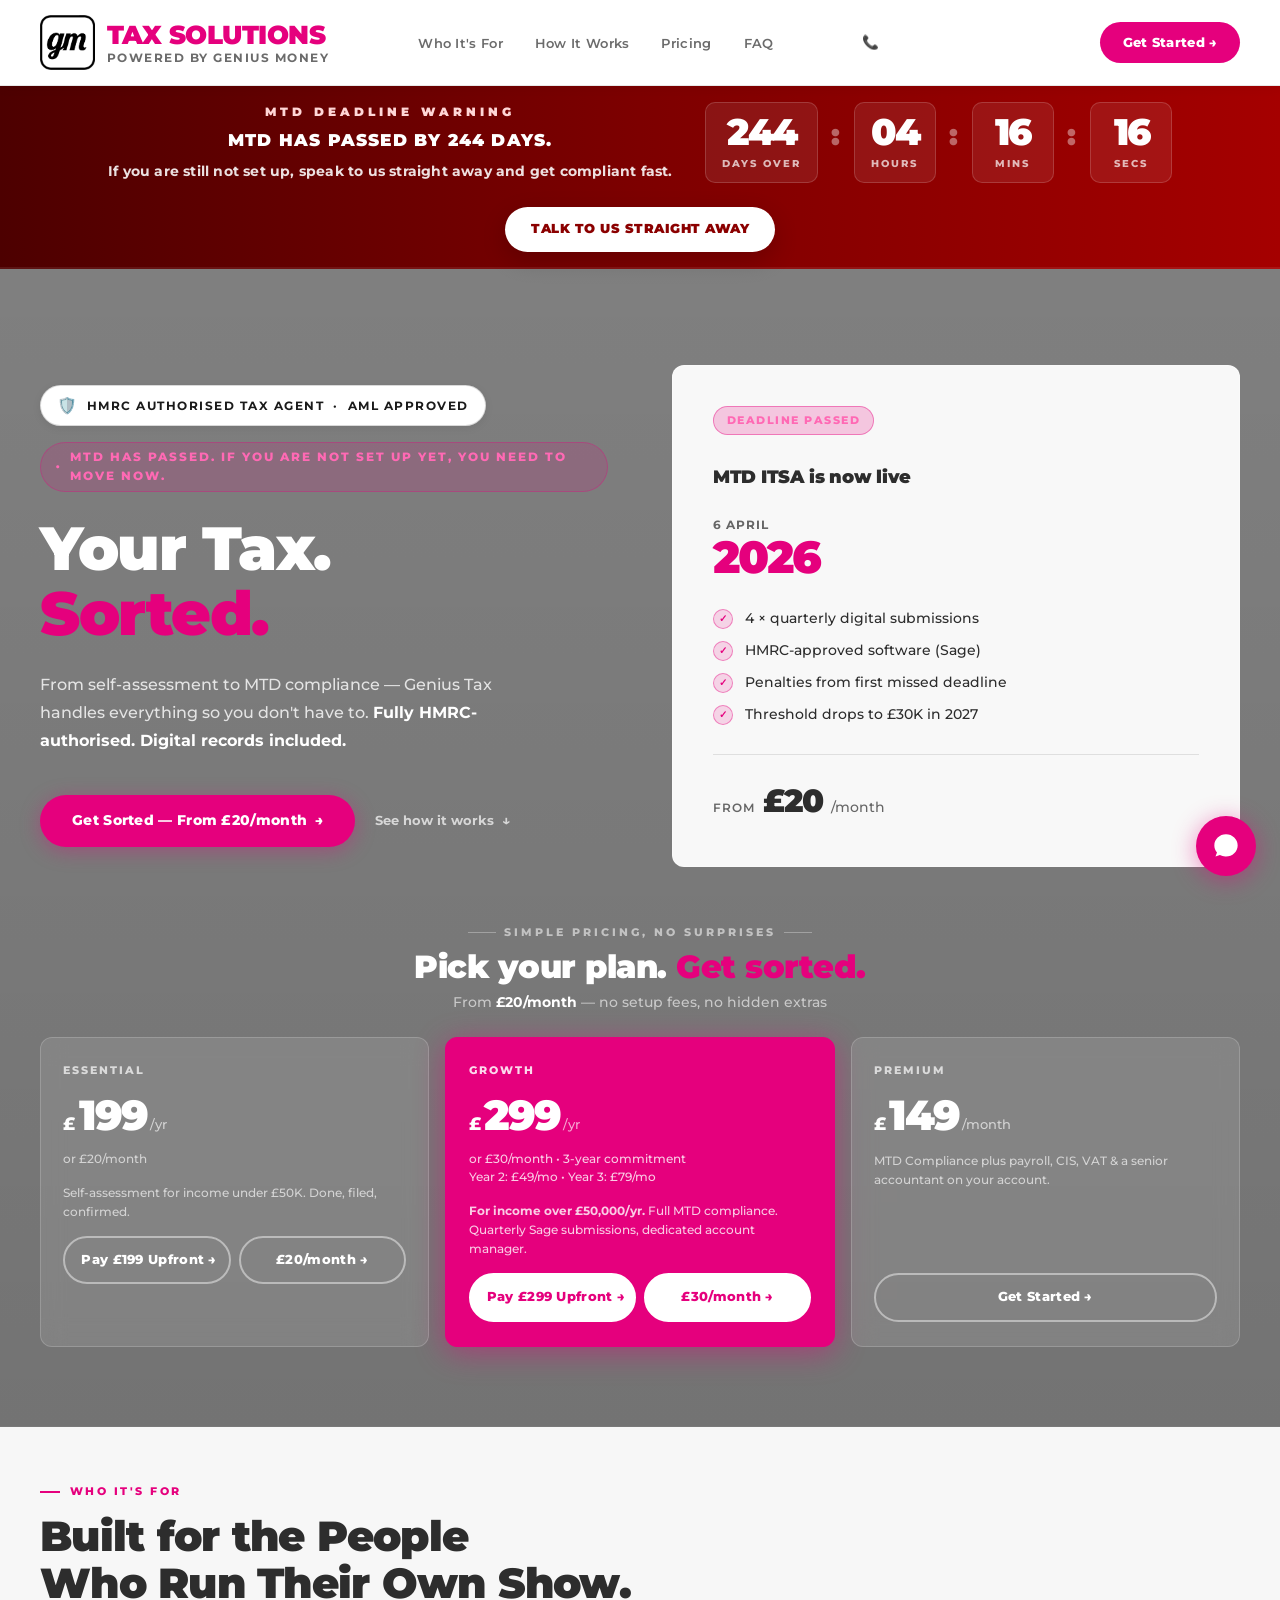
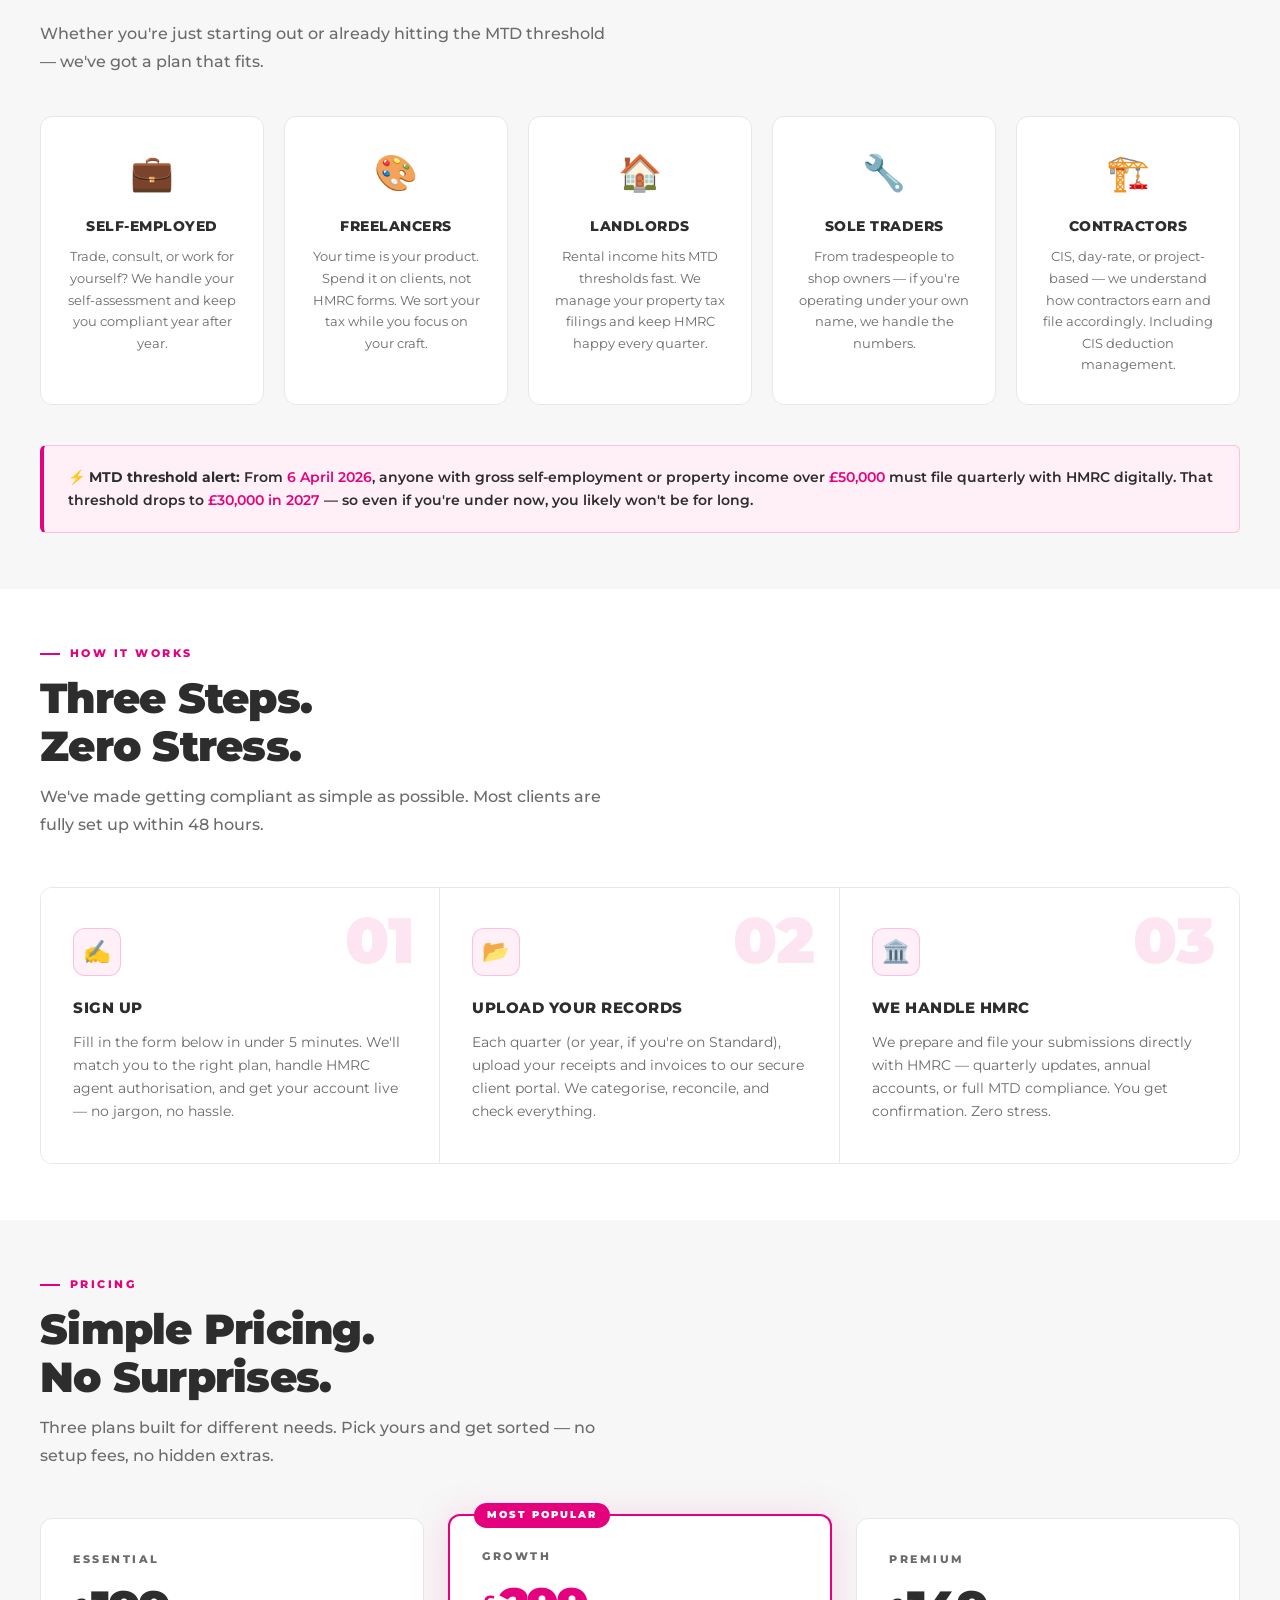
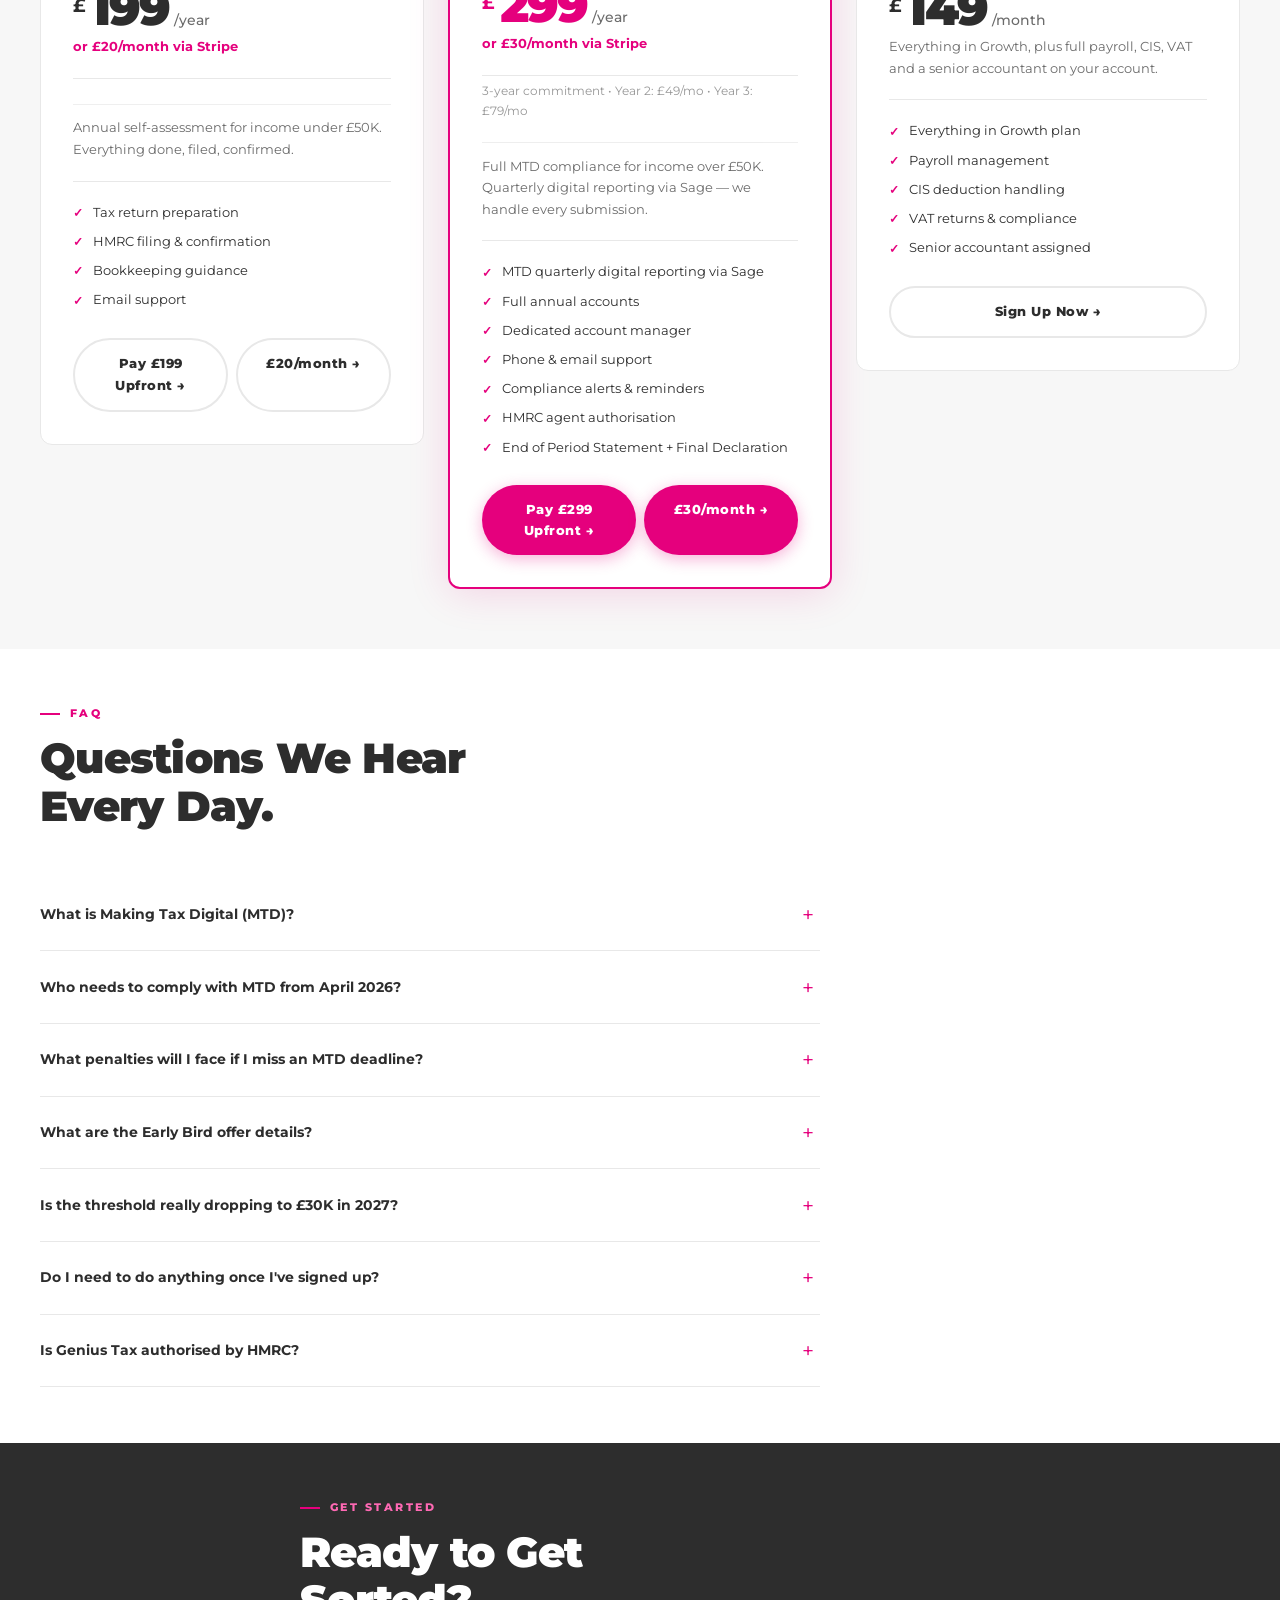
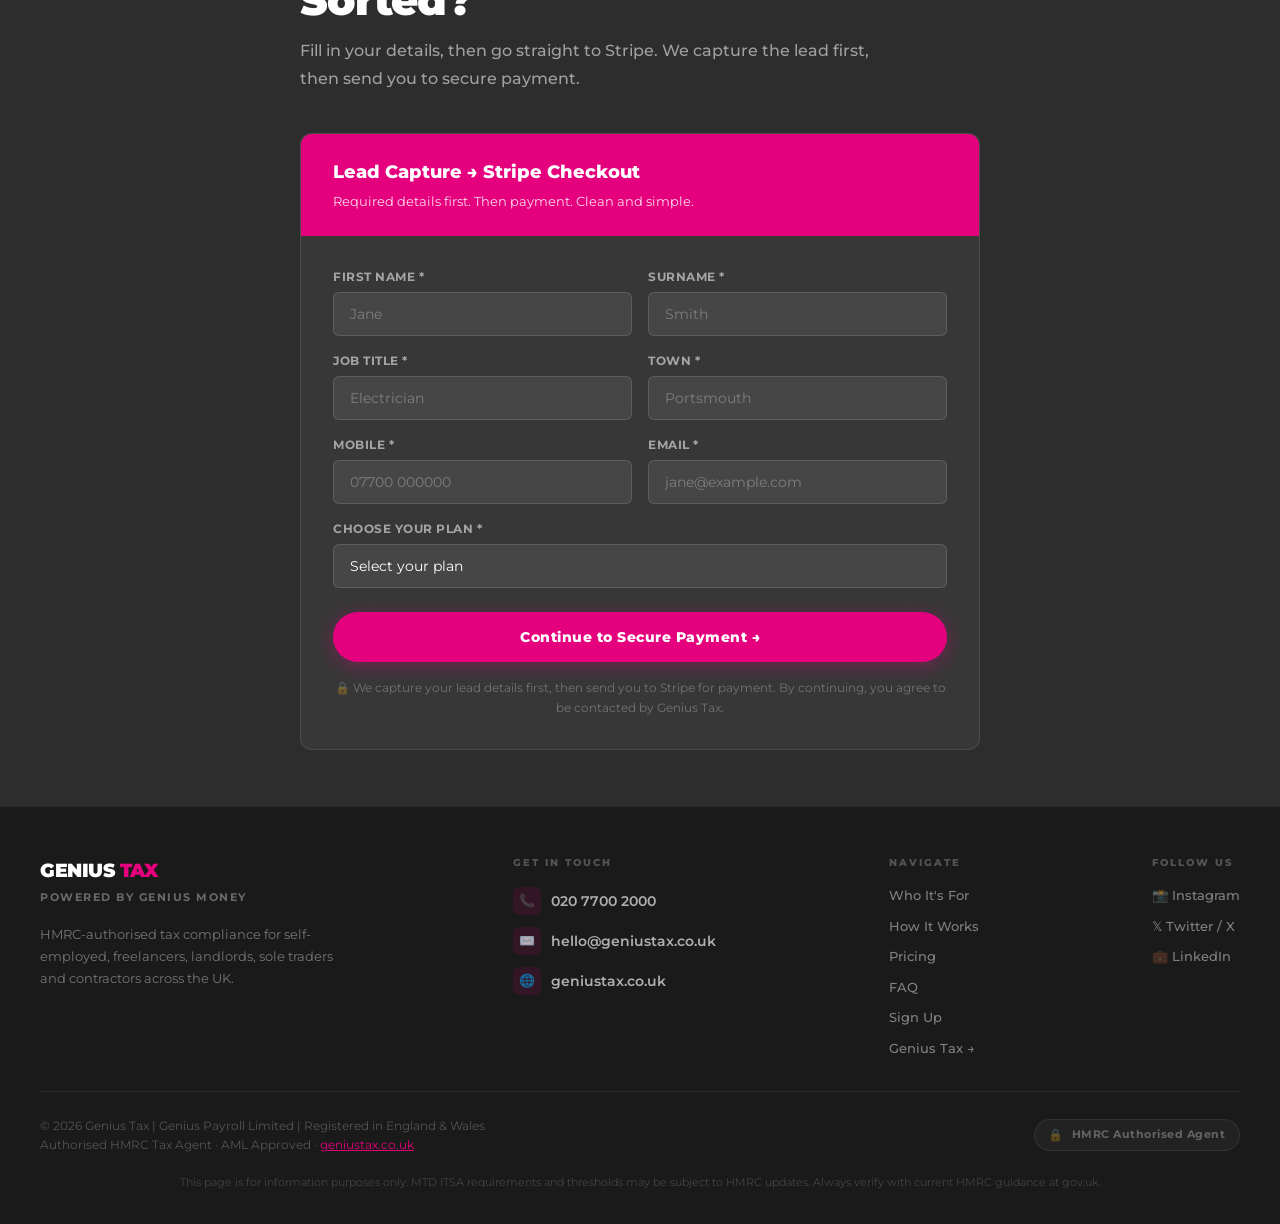
==== commit 4513cd83: "Fix Genius Tax enquiry to payment handoff" ====
--- a/index.html
+++ b/index.html
@@ -1160,6 +1160,39 @@
     .success-msg .success-icon { font-size: 3rem; margin-bottom: 1rem; }
     .success-msg h3 { font-size: 1.1rem; font-weight: 800; color: var(--white); margin-bottom: 0.5rem; }
     .success-msg p { font-size: 0.875rem; color: rgba(255,255,255,0.55); line-height: 1.7; }
+    .success-actions {
+      display: flex;
+      justify-content: center;
+      gap: 0.75rem;
+      flex-wrap: wrap;
+      margin-top: 1.35rem;
+    }
+    .success-pay-btn,
+    .success-email-btn {
+      display: inline-flex;
+      align-items: center;
+      justify-content: center;
+      padding: 0.9rem 1.35rem;
+      border-radius: 999px;
+      font-size: 0.84rem;
+      font-weight: 800;
+      text-decoration: none;
+      letter-spacing: 0.3px;
+      min-width: 220px;
+      transition: transform 0.15s, background 0.2s, border-color 0.2s;
+    }
+    .success-pay-btn {
+      background: var(--pink);
+      color: var(--white);
+      box-shadow: 0 8px 24px rgba(229,0,125,0.28);
+    }
+    .success-pay-btn:hover { transform: translateY(-1px); background: var(--pink-dark); }
+    .success-email-btn {
+      background: transparent;
+      color: var(--white);
+      border: 1px solid rgba(255,255,255,0.18);
+    }
+    .success-email-btn:hover { transform: translateY(-1px); border-color: rgba(255,255,255,0.35); }
 
     /* ─────────────────────────────────────────
        FOOTER
@@ -1925,8 +1958,12 @@
             </div>
             <div class="success-msg" id="success-msg">
               <div class="success-icon">✅</div>
-              <h3>Details captured.</h3>
-              <p>Sending you to secure Stripe checkout now.</p>
+              <h3>Details received.</h3>
+              <p>Your enquiry step is complete. Next, click the button below to continue to secure Stripe payment.</p>
+              <div class="success-actions">
+                <a id="stripe-payment-link" class="success-pay-btn" href="#" target="_blank" rel="noopener">Click here to sign up and pay →</a>
+                <a class="success-email-btn" href="mailto:hello@geniustax.co.uk?subject=Genius%20Tax%20enquiry">Email Genius Tax instead</a>
+              </div>
             </div>
           </div>
         </div>
@@ -2134,15 +2171,15 @@
       });
 
       document.getElementById('lead-submit').disabled = true;
-      document.getElementById('lead-submit').textContent = 'Opening Stripe...';
+      document.getElementById('lead-submit').textContent = 'Details sent';
       document.getElementById('form-container').style.display = 'none';
       var msg = document.getElementById('success-msg');
+      var paymentLink = document.getElementById('stripe-payment-link');
+      if (paymentLink) {
+        paymentLink.href = stripeLink;
+      }
       msg.style.display = 'block';
       msg.scrollIntoView({ behavior: 'smooth', block: 'center' });
-
-      window.setTimeout(function() {
-        window.location.href = stripeLink + (stripeLink.indexOf('?') === -1 ? '?' : '&') + params.toString();
-      }, 400);
     }
   </script>
 
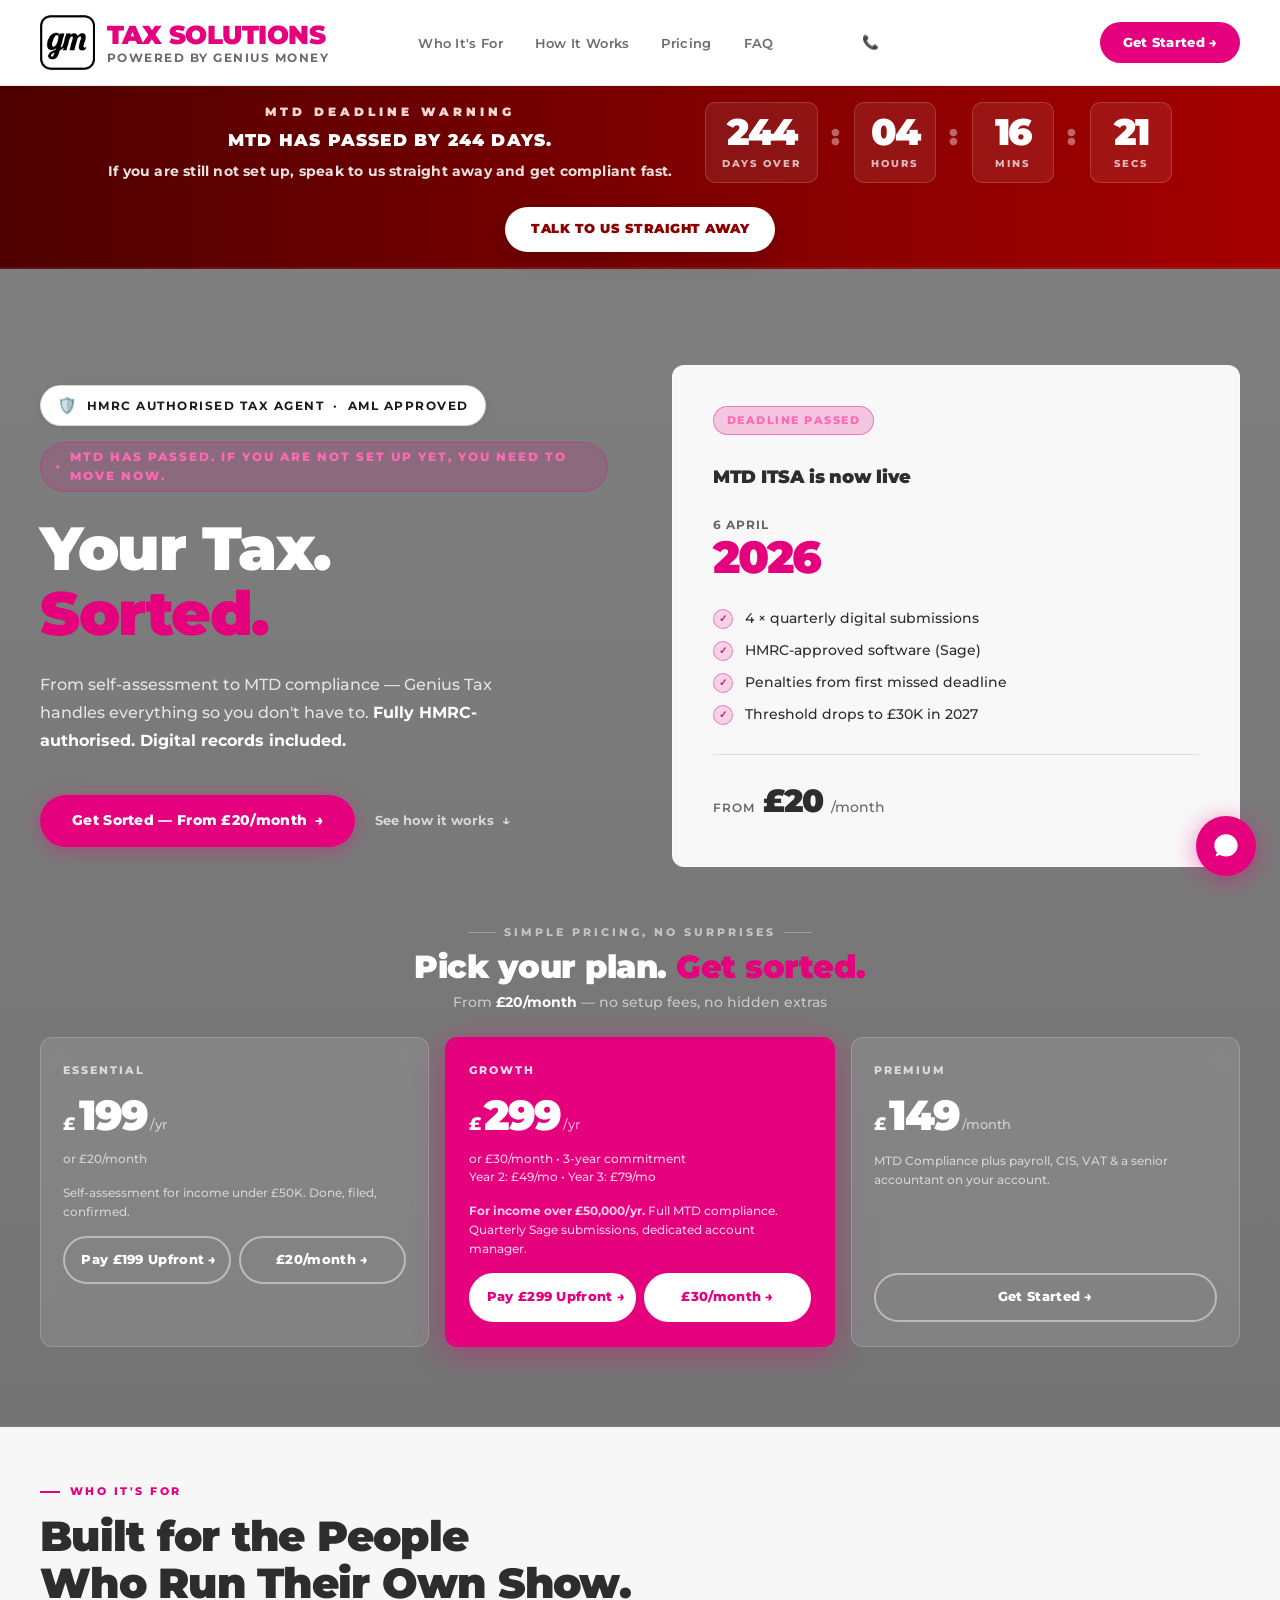
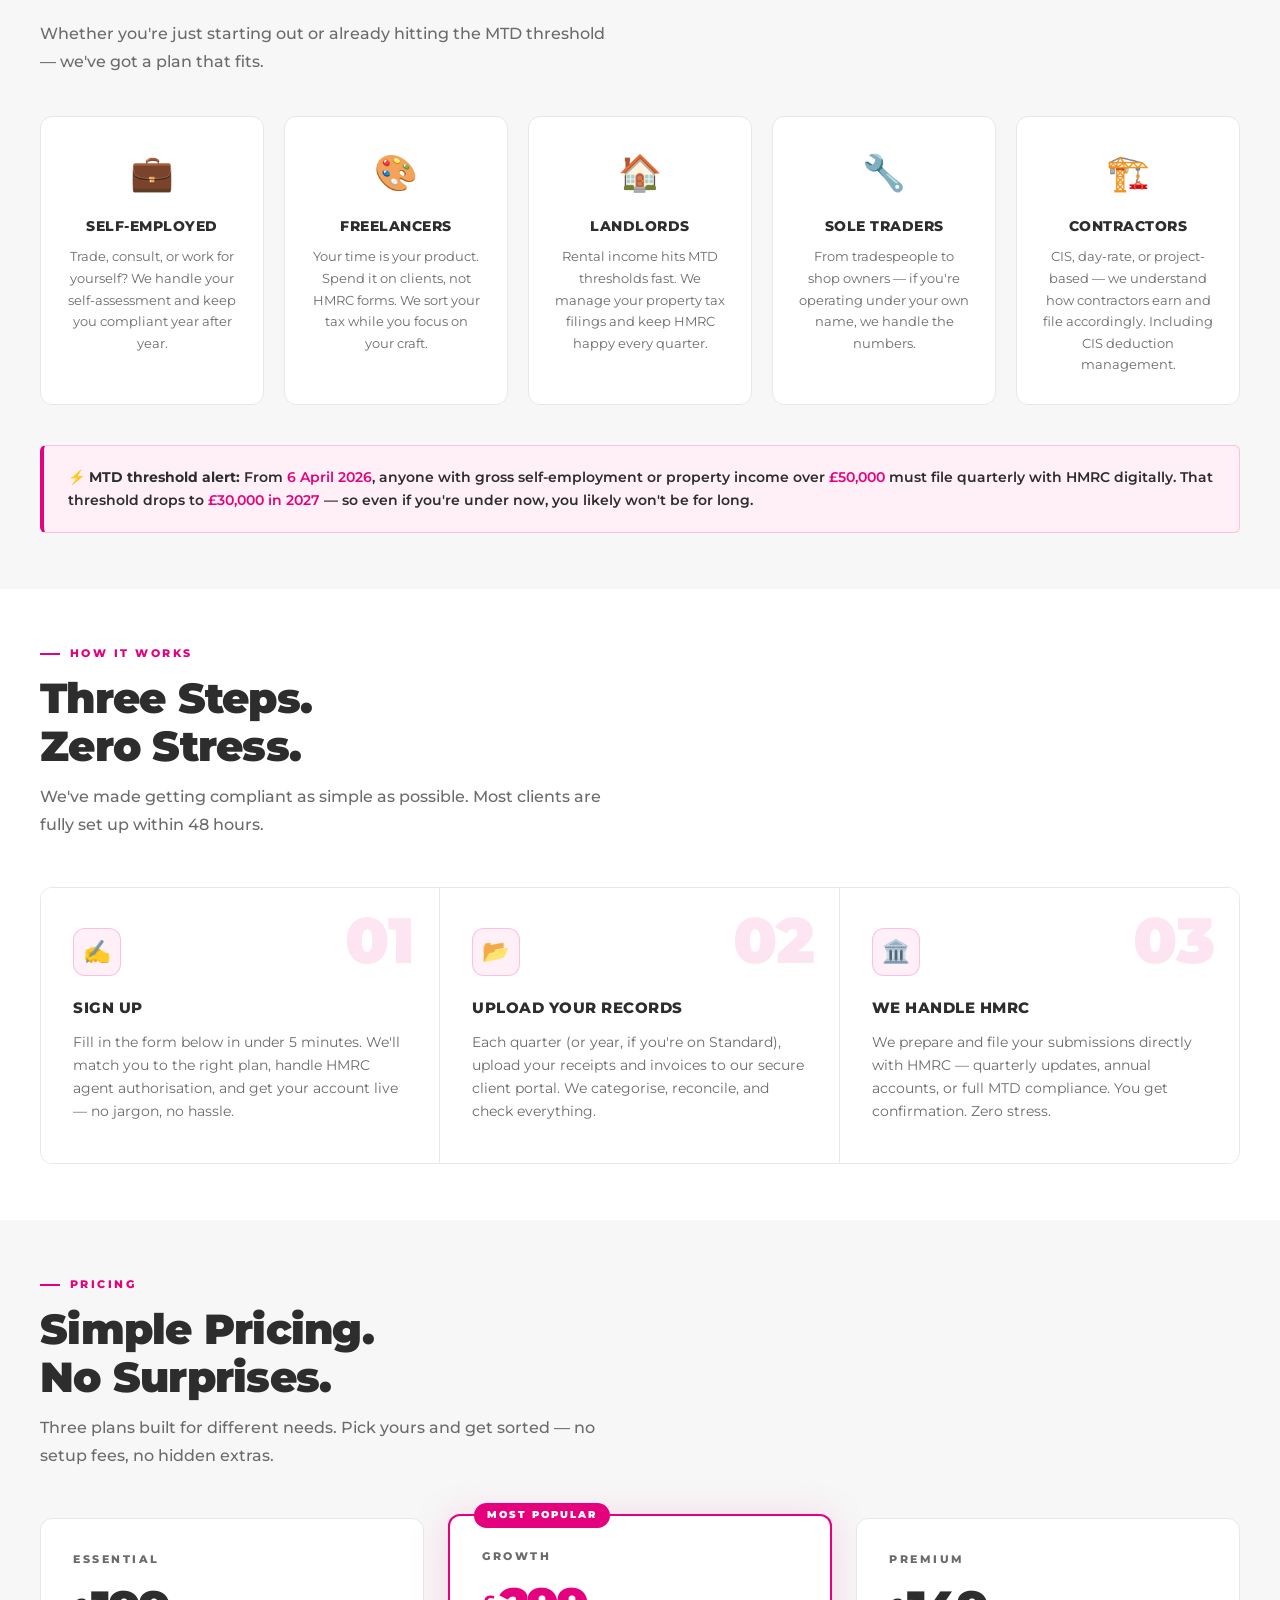
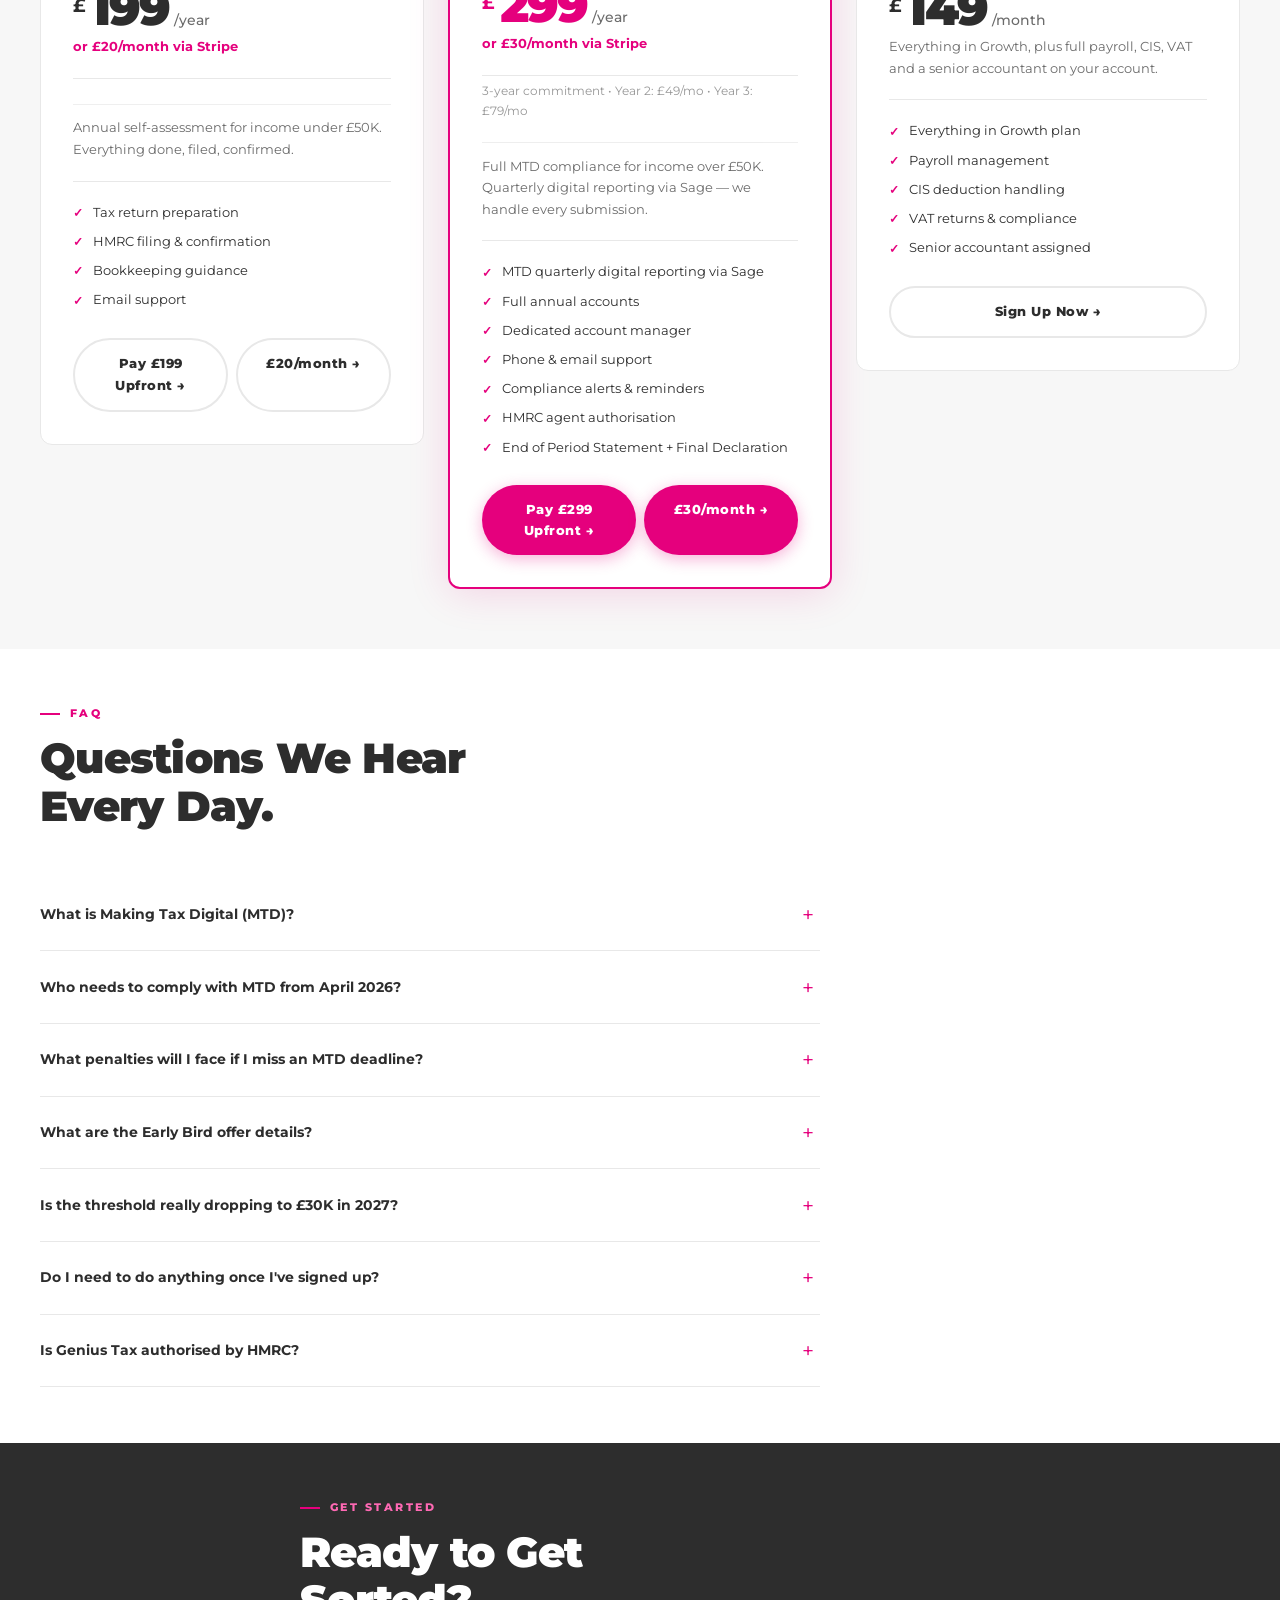
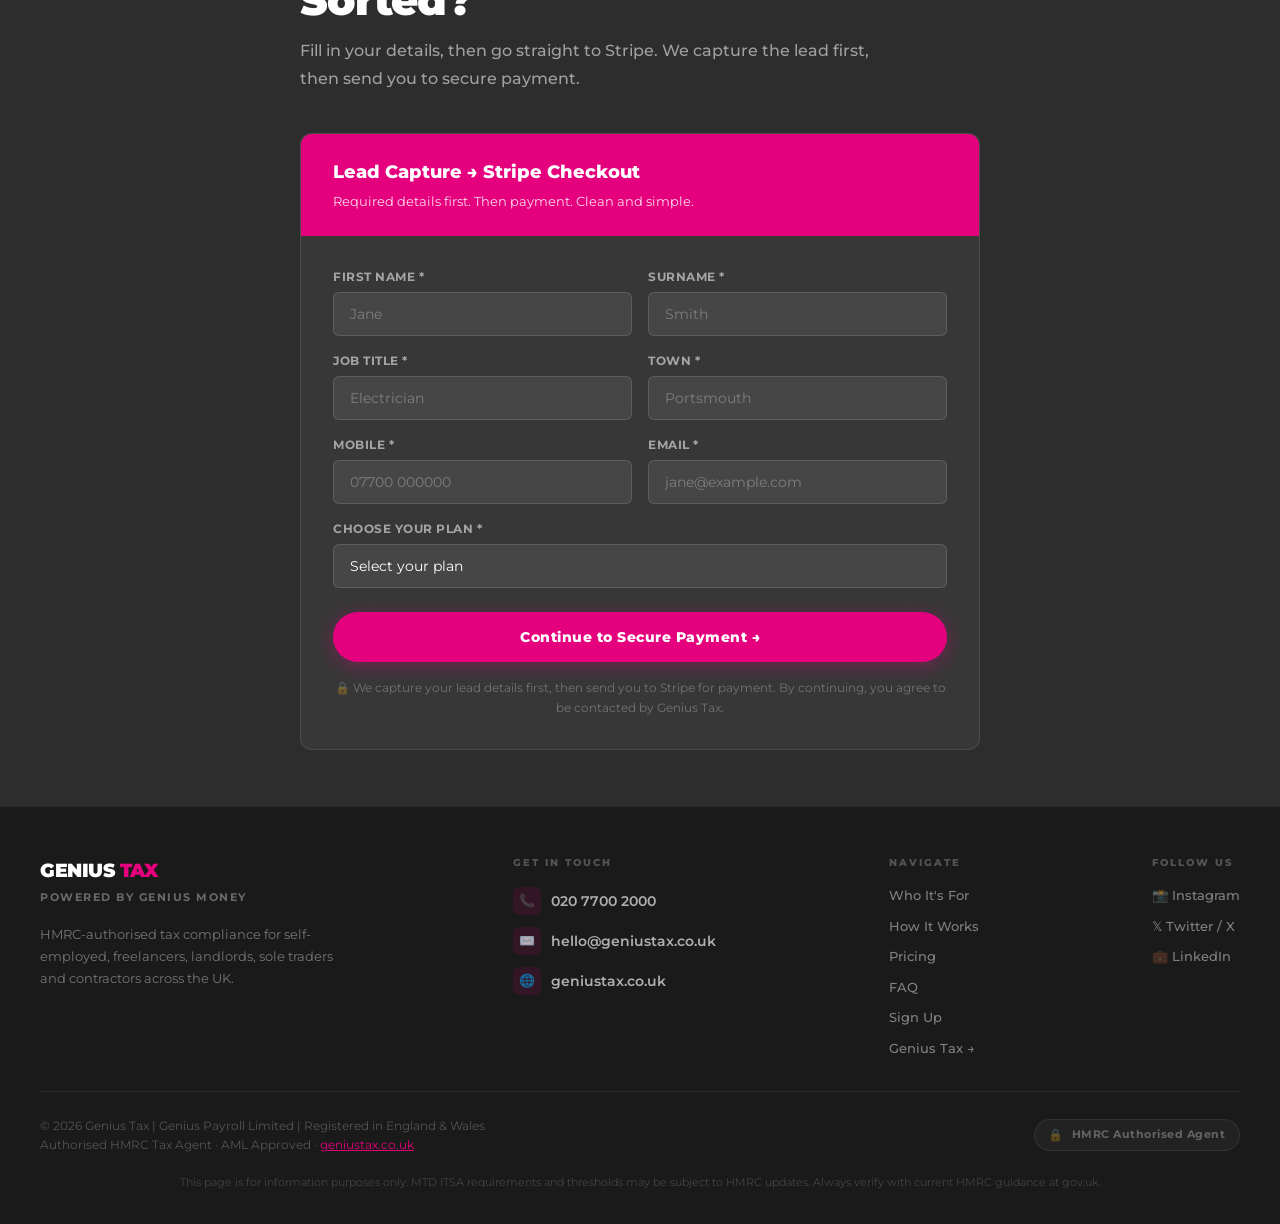
==== commit 2468e01e: "Route all Genius Tax buy buttons through lead capture" ====
--- a/index.html
+++ b/index.html
@@ -1564,7 +1564,7 @@
         <li><a href="#faq">FAQ</a></li>
       </ul>
       <a href="tel:02077002000" class="nav-phone" style="color:#fff;font-weight:700;font-size:0.85rem;margin-right:1rem;text-decoration:none;display:flex;align-items:center;gap:0.35rem;">📞 020 7700 2000</a>
-      <a href="#pricing" class="nav-cta">Get Started →</a>
+      <a href="#signup" class="nav-cta">Get Started →</a>
       <div class="nav-hamburger" role="button" aria-label="Open menu" onclick="this.classList.toggle('open')">
         <span></span><span></span><span></span>
       </div>
@@ -1608,7 +1608,7 @@
           From self-assessment to MTD compliance — Genius Tax handles everything so you don't have to. <strong>Fully HMRC-authorised. Digital records included.</strong>
         </p>
         <div class="hero-actions">
-          <a href="#pricing" class="btn-primary">Get Sorted — From £20/month <span>→</span></a>
+          <a href="#signup" class="btn-primary">Get Sorted — From £20/month <span>→</span></a>
           <a href="#how" class="btn-ghost">See how it works</a>
         </div>
       </div>
@@ -1653,8 +1653,8 @@
           <p class="hero-price-desc" style="font-size:0.72rem;">or £20/month</p>
           <p class="hero-price-desc">Self-assessment for income under £50K. Done, filed, confirmed.</p>
           <div style="display:flex;gap:8px;flex-wrap:wrap;justify-content:center;">
-            <a class="hero-price-btn outline-white" href="https://buy.stripe.com/3cI7sL9qw4GP00ydvd9EI08" target="_blank" rel="noopener" style="flex:1;min-width:120px;text-align:center;">Pay £199 Upfront →</a>
-            <a class="hero-price-btn outline-white" href="https://buy.stripe.com/6oU7sLauAddlbJg2Qz9EI0a" target="_blank" rel="noopener" style="flex:1;min-width:120px;text-align:center;">£20/month →</a>
+            <a class="hero-price-btn outline-white" href="#signup" data-plan="essential-annual" style="flex:1;min-width:120px;text-align:center;">Pay £199 Upfront →</a>
+            <a class="hero-price-btn outline-white" href="#signup" data-plan="essential-monthly" style="flex:1;min-width:120px;text-align:center;">£20/month →</a>
           </div>
         </div>
 
@@ -1671,8 +1671,8 @@
           <p class="hero-price-desc" style="font-size:0.72rem;">or £30/month &bull; 3-year commitment<br>Year 2: £49/mo &bull; Year 3: £79/mo</p>
           <p class="hero-price-desc"><strong>For income over £50,000/yr.</strong> Full MTD compliance. Quarterly Sage submissions, dedicated account manager.</p>
           <div style="display:flex;gap:8px;flex-wrap:wrap;justify-content:center;">
-            <a class="hero-price-btn solid-white" href="https://buy.stripe.com/aFadR90U04GP6oW2Qz9EI09" target="_blank" rel="noopener" style="flex:1;min-width:120px;text-align:center;">Pay £299 Upfront →</a>
-            <a class="hero-price-btn solid-white" href="https://buy.stripe.com/dRm14n46c6OXfZwcr99EI0b" target="_blank" rel="noopener" style="flex:1;min-width:120px;text-align:center;">£30/month →</a>
+            <a class="hero-price-btn solid-white" href="#signup" data-plan="growth-annual" style="flex:1;min-width:120px;text-align:center;">Pay £299 Upfront →</a>
+            <a class="hero-price-btn solid-white" href="#signup" data-plan="growth-monthly" style="flex:1;min-width:120px;text-align:center;">£30/month →</a>
           </div>
         </div>
 
@@ -1685,7 +1685,7 @@
             <span class="mo">/month</span>
           </div>
           <p class="hero-price-desc">MTD Compliance plus payroll, CIS, VAT &amp; a senior accountant on your account.</p>
-          <a class="hero-price-btn outline-white" href="https://buy.stripe.com/00w6oH3285KT5kSbn59EI05" target="_blank" rel="noopener">Get Started →</a>
+          <a class="hero-price-btn outline-white" href="#signup" data-plan="premium-monthly">Get Started →</a>
         </div>
 
       </div>
@@ -1798,8 +1798,8 @@
             <li>Email support</li>
           </ul>
           <div style="display:flex;gap:8px;flex-wrap:wrap;">
-            <a class="price-btn outline" href="https://buy.stripe.com/3cI7sL9qw4GP00ydvd9EI08" target="_blank" style="flex:1;text-align:center;">Pay £199 Upfront →</a>
-            <a class="price-btn outline" href="https://buy.stripe.com/6oU7sLauAddlbJg2Qz9EI0a" target="_blank" style="flex:1;text-align:center;">£20/month →</a>
+            <a class="price-btn outline" href="#signup" data-plan="essential-annual" style="flex:1;text-align:center;">Pay £199 Upfront →</a>
+            <a class="price-btn outline" href="#signup" data-plan="essential-monthly" style="flex:1;text-align:center;">£20/month →</a>
           </div>
         </div>
 
@@ -1825,8 +1825,8 @@
             <li>End of Period Statement + Final Declaration</li>
           </ul>
           <div style="display:flex;gap:8px;flex-wrap:wrap;">
-            <a class="price-btn solid" href="https://buy.stripe.com/aFadR90U04GP6oW2Qz9EI09" target="_blank" style="flex:1;text-align:center;">Pay £299 Upfront →</a>
-            <a class="price-btn solid" href="https://buy.stripe.com/dRm14n46c6OXfZwcr99EI0b" target="_blank" style="flex:1;text-align:center;">£30/month →</a>
+            <a class="price-btn solid" href="#signup" data-plan="growth-annual" style="flex:1;text-align:center;">Pay £299 Upfront →</a>
+            <a class="price-btn solid" href="#signup" data-plan="growth-monthly" style="flex:1;text-align:center;">£30/month →</a>
           </div>
         </div>
 
@@ -1846,7 +1846,7 @@
             <li>VAT returns &amp; compliance</li>
             <li>Senior accountant assigned</li>
           </ul>
-          <a class="price-btn outline" href="https://buy.stripe.com/00w6oH3285KT5kSbn59EI05" target="_blank">Sign Up Now →</a>
+          <a class="price-btn outline" href="#signup" data-plan="premium-monthly">Sign Up Now →</a>
         </div>
 
       </div>
@@ -2110,6 +2110,16 @@
       status.style.display = message ? 'block' : 'none';
     }
 
+    document.querySelectorAll('a[data-plan]').forEach(function(link) {
+      link.addEventListener('click', function() {
+        var plan = link.getAttribute('data-plan');
+        var planSelect = document.getElementById('plan');
+        if (planSelect && plan) {
+          planSelect.value = plan;
+        }
+      });
+    });
+
     function handleSignup(e) {
       e.preventDefault();
       setFormStatus('');
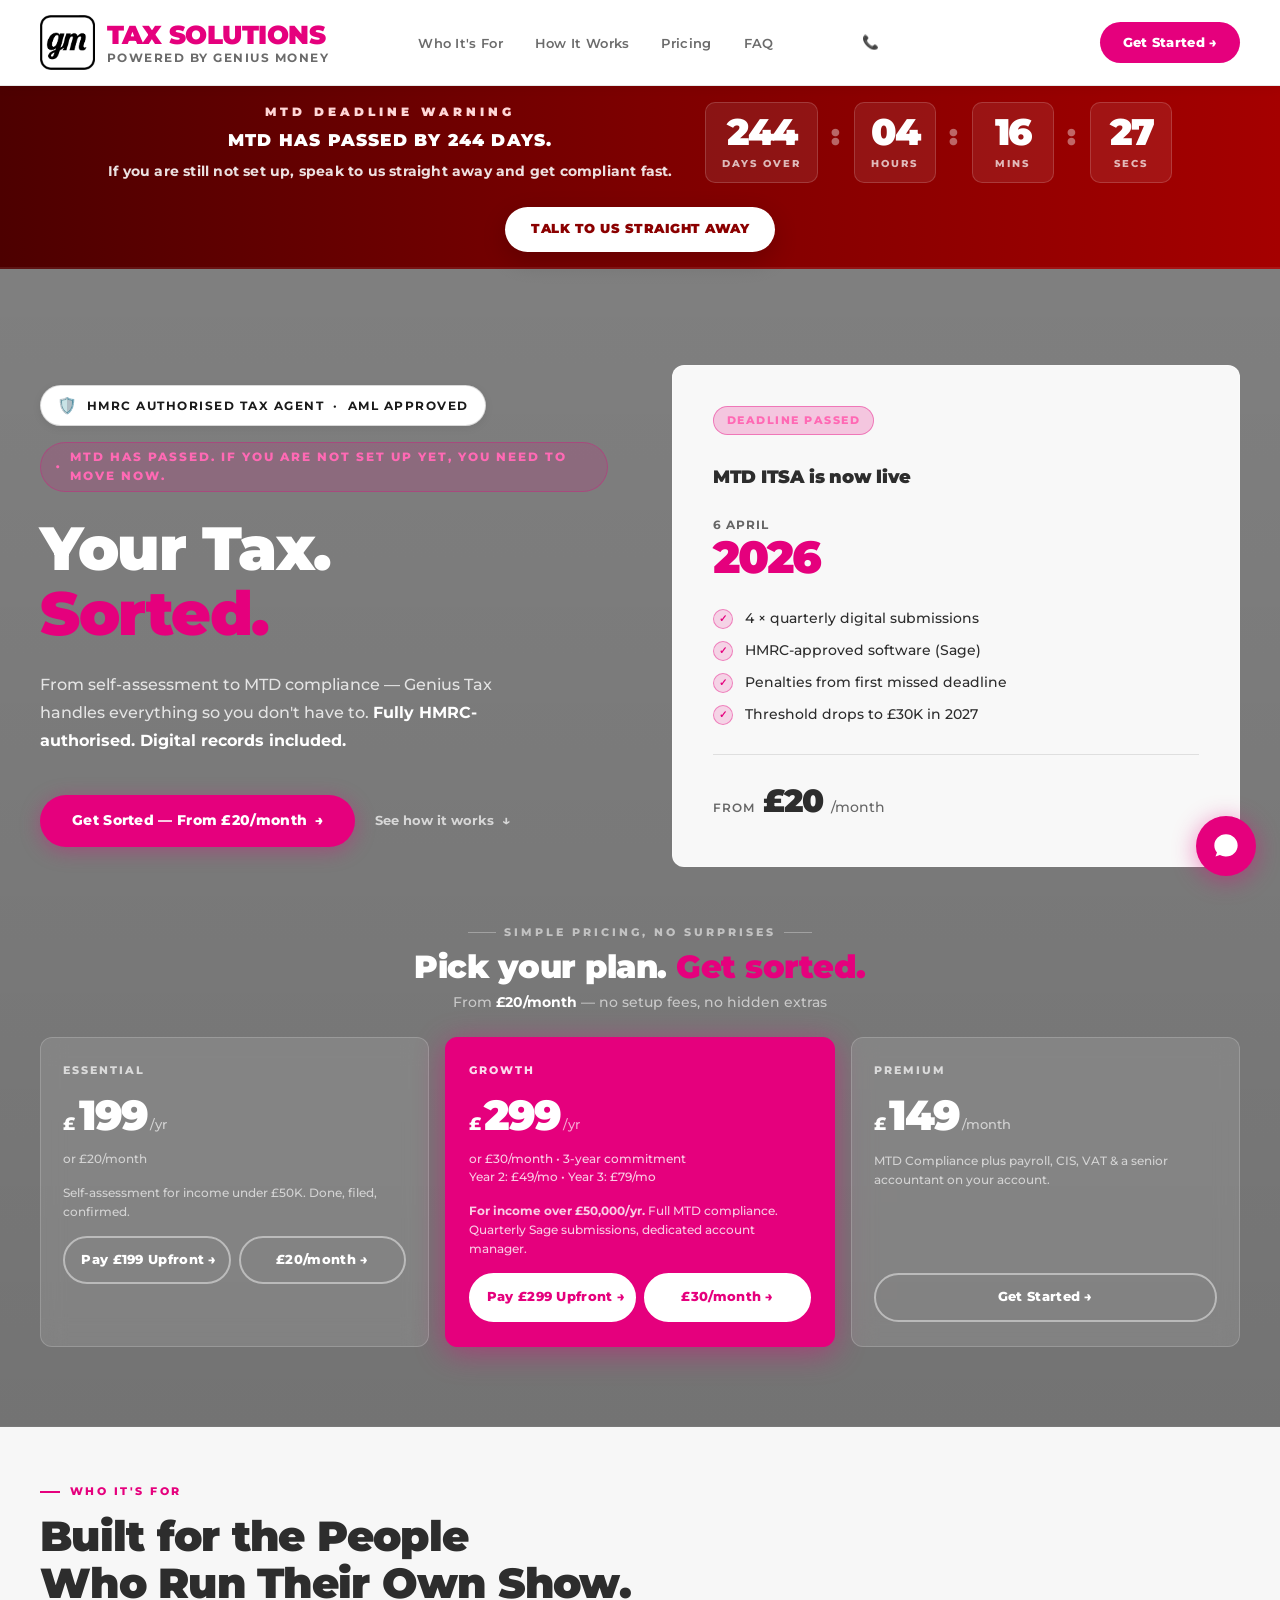
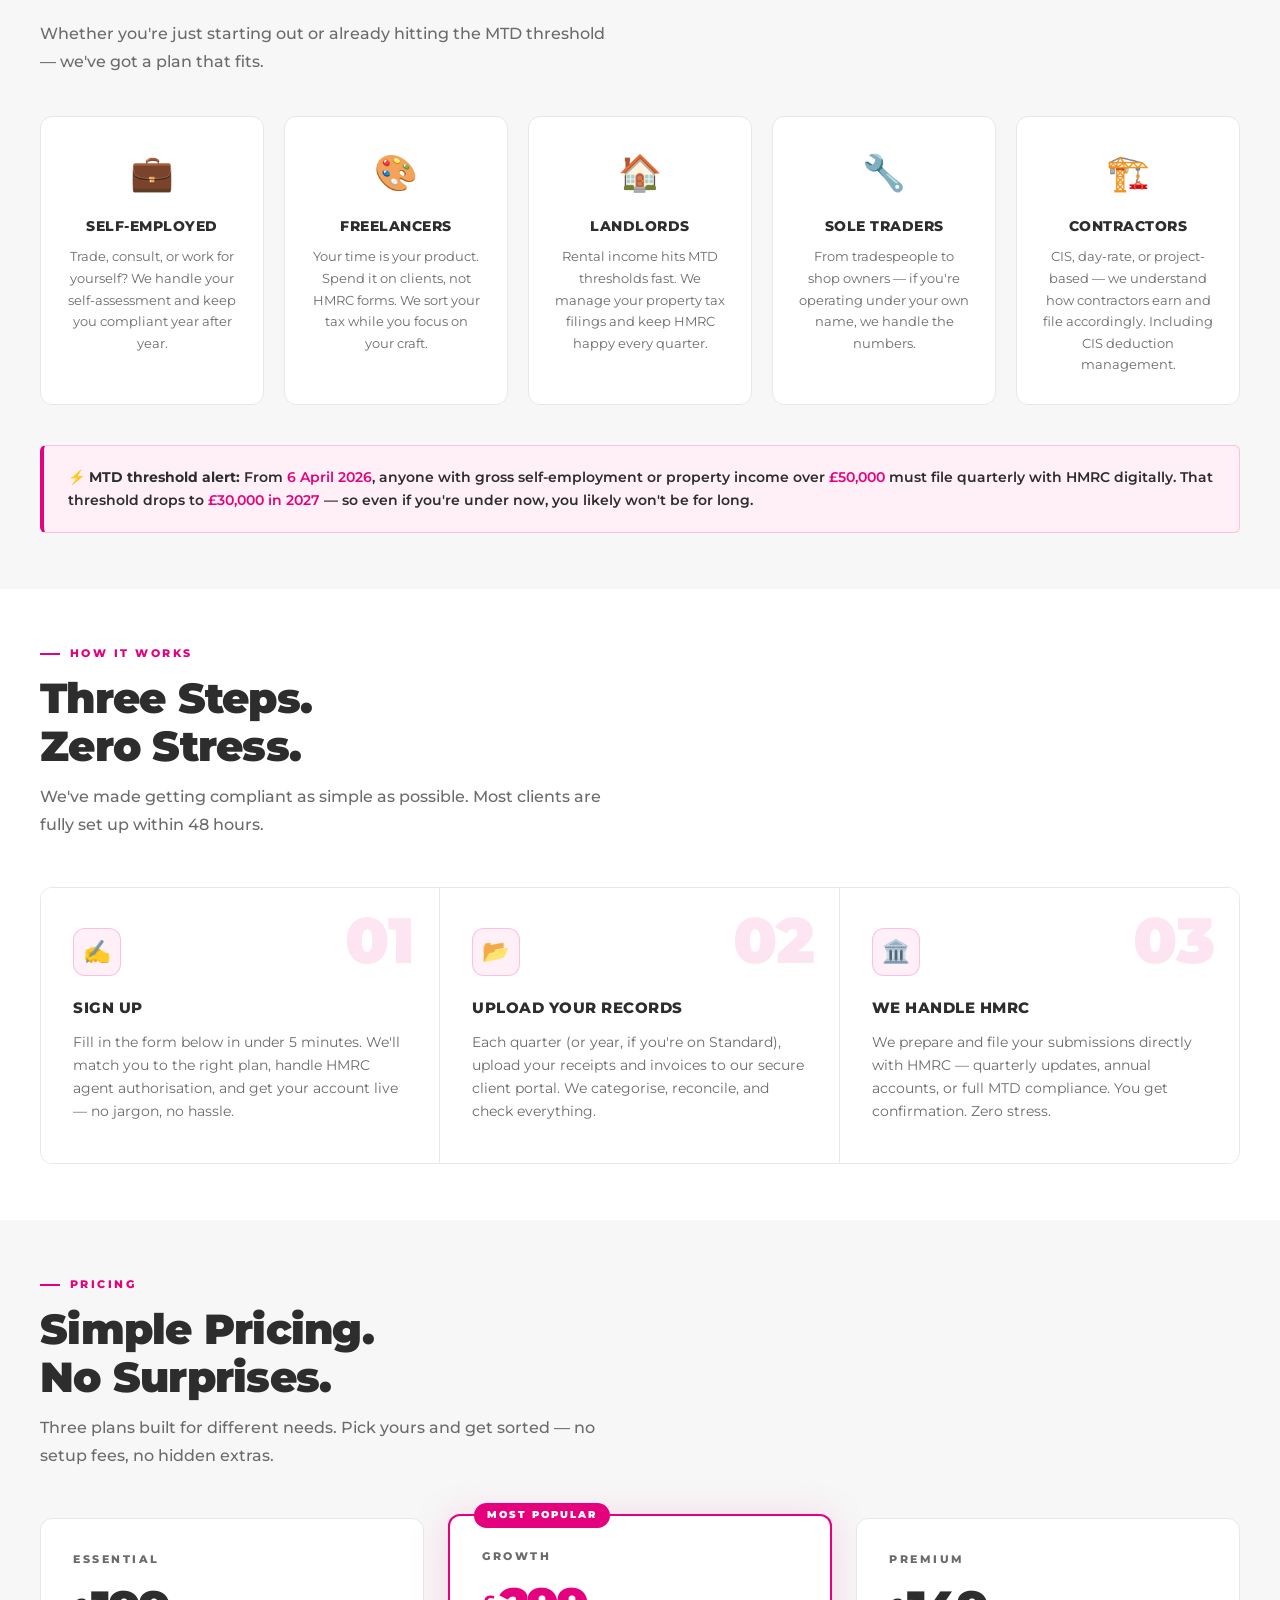
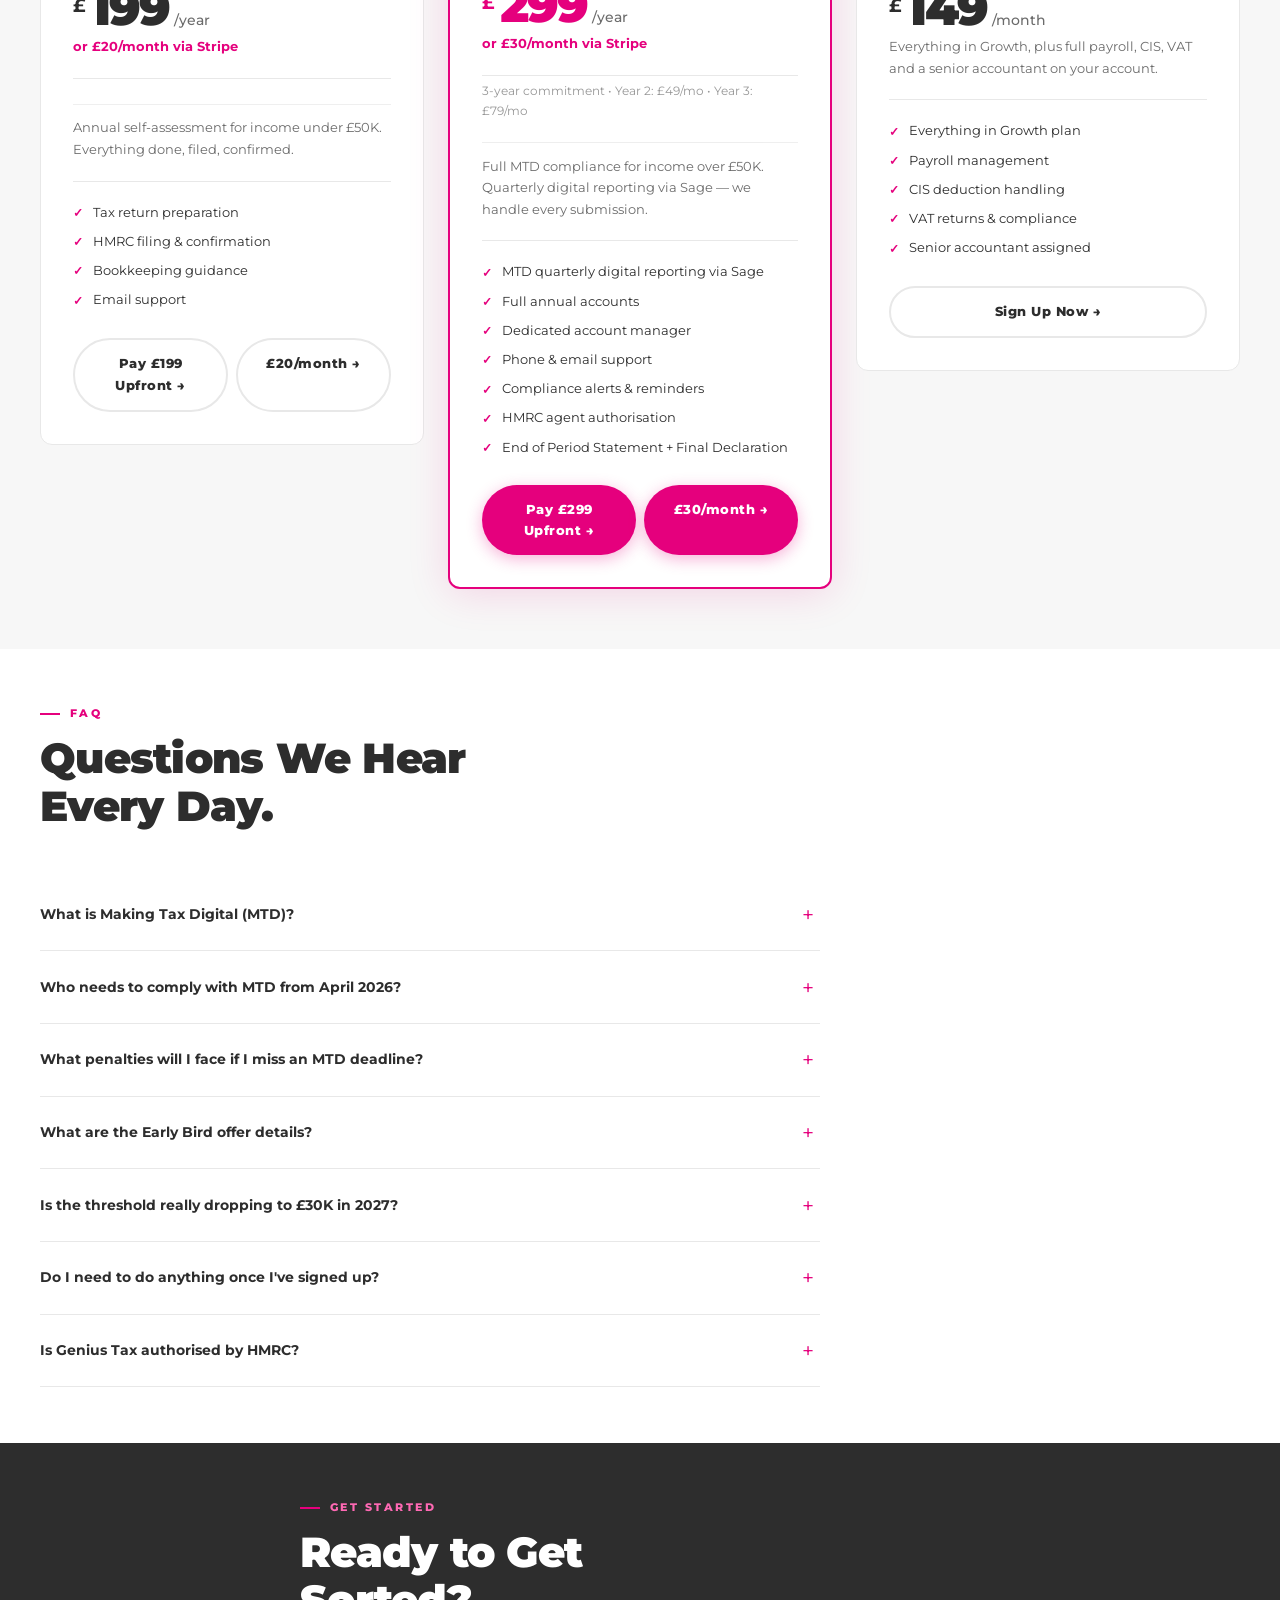
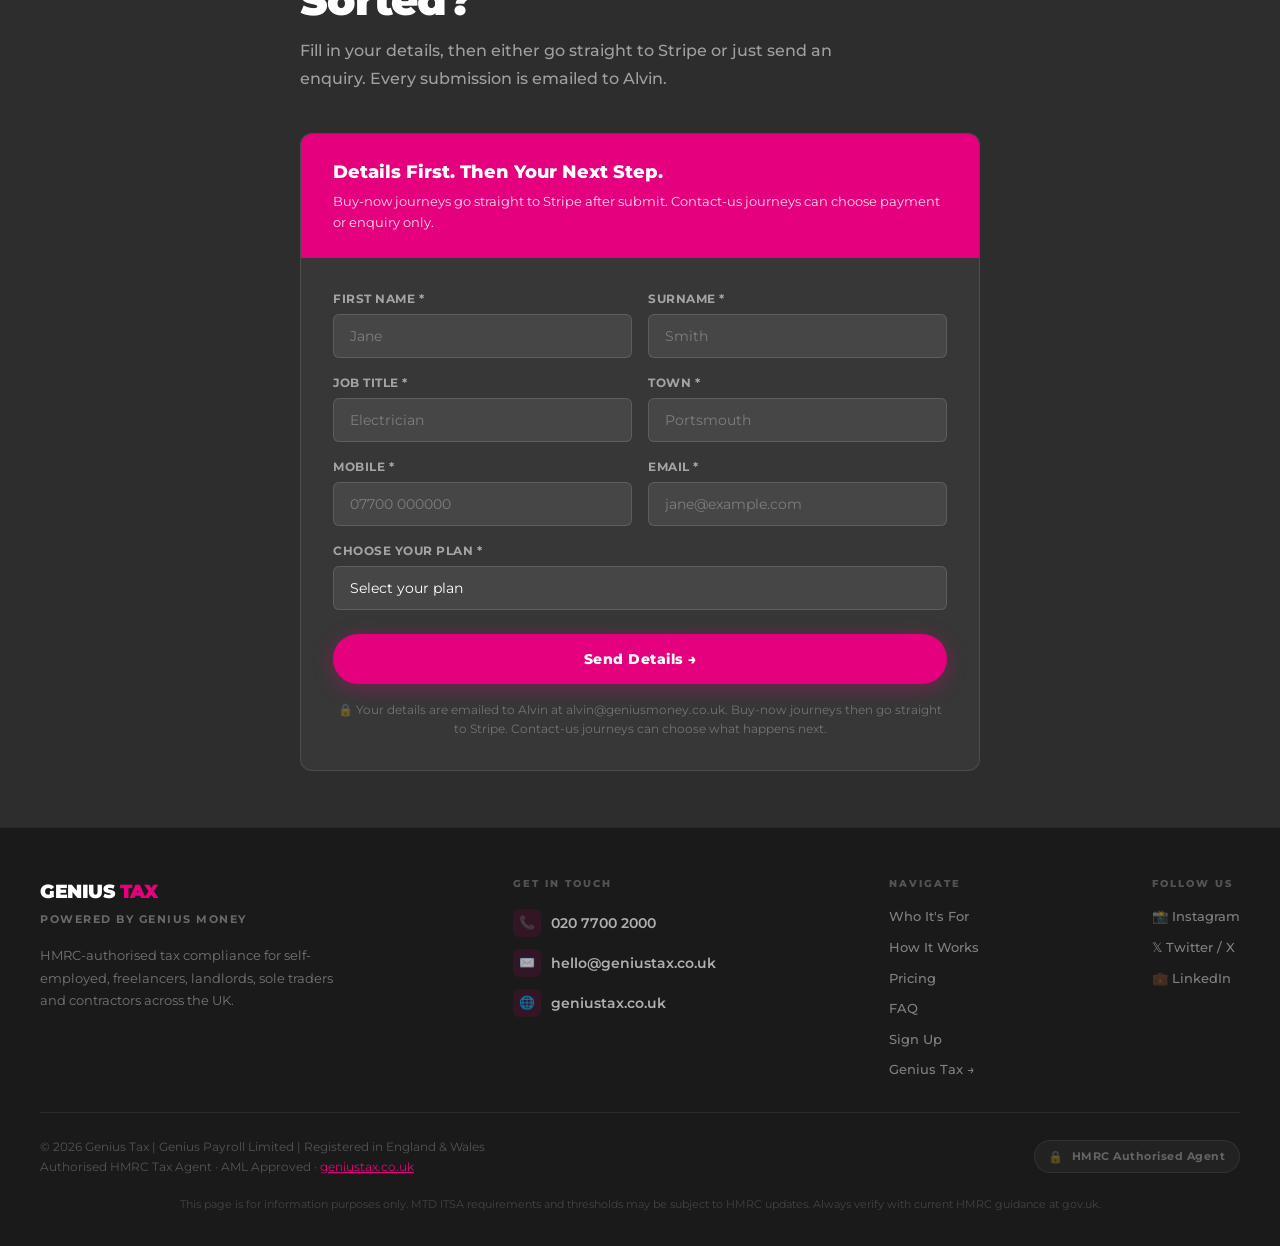
==== commit e9eea4f8: "Email Genius Tax leads and split buy vs contact flow" ====
--- a/index.html
+++ b/index.html
@@ -1902,12 +1902,12 @@
       <div class="signup-inner">
         <div class="section-eyebrow">Get Started</div>
         <h2 class="sh">Ready to Get<br>Sorted?</h2>
-        <p class="section-lead">Fill in your details, then go straight to Stripe. We capture the lead first, then send you to secure payment.</p>
+        <p class="section-lead">Fill in your details, then either go straight to Stripe or just send an enquiry. Every submission is emailed to Alvin.</p>
 
         <div class="signup-form-box">
           <div class="signup-form-header">
-            <h3>Lead Capture → Stripe Checkout</h3>
-            <p>Required details first. Then payment. Clean and simple.</p>
+            <h3>Details First. Then Your Next Step.</h3>
+            <p>Buy-now journeys go straight to Stripe after submit. Contact-us journeys can choose payment or enquiry only.</p>
           </div>
           <div class="signup-form-body">
             <div id="form-status" class="form-status" aria-live="polite"></div>
@@ -1953,16 +1953,16 @@
                   <option value="premium-monthly">Premium — £149/month</option>
                 </select>
               </div>
-              <button type="button" id="lead-submit" class="form-submit" onclick="handleSignup(event)">Continue to Secure Payment →</button>
-              <p class="form-note">🔒 We capture your lead details first, then send you to Stripe for payment. By continuing, you agree to be contacted by Genius Tax.</p>
+              <button type="button" id="lead-submit" class="form-submit" onclick="handleSignup(event)">Send Details →</button>
+              <p class="form-note">🔒 Your details are emailed to Alvin at alvin@geniusmoney.co.uk. Buy-now journeys then go straight to Stripe. Contact-us journeys can choose what happens next.</p>
             </div>
             <div class="success-msg" id="success-msg">
               <div class="success-icon">✅</div>
-              <h3>Details received.</h3>
-              <p>Your enquiry step is complete. Next, click the button below to continue to secure Stripe payment.</p>
-              <div class="success-actions">
+              <h3 id="success-title">Details received.</h3>
+              <p id="success-copy">We have your details and emailed them on. Choose your next step below.</p>
+              <div class="success-actions" id="success-actions">
                 <a id="stripe-payment-link" class="success-pay-btn" href="#" target="_blank" rel="noopener">Click here to sign up and pay →</a>
-                <a class="success-email-btn" href="mailto:hello@geniustax.co.uk?subject=Genius%20Tax%20enquiry">Email Genius Tax instead</a>
+                <a id="enquiry-email-link" class="success-email-btn" href="mailto:hello@geniustax.co.uk?subject=Genius%20Tax%20enquiry">Email Genius Tax instead</a>
               </div>
             </div>
           </div>
@@ -2094,6 +2094,9 @@
     }, { passive: true });
 
     // ── Sign up form ──
+    var WEB3FORMS_ACCESS_KEY = '869a7fca-8813-4924-837c-524d27de33ba';
+    var SIGNUP_MODE = 'contact';
+
     var STRIPE_LINKS = {
       'essential-monthly': 'https://buy.stripe.com/6oU7sLauAddlbJg2Qz9EI0a',
       'essential-annual': 'https://buy.stripe.com/3cI7sL9qw4GP00ydvd9EI08',
@@ -2110,6 +2113,19 @@
       status.style.display = message ? 'block' : 'none';
     }
 
+    function updateSignupUi() {
+      var button = document.getElementById('lead-submit');
+      var copy = document.querySelector('.section-lead');
+      if (button) {
+        button.textContent = SIGNUP_MODE === 'buy' ? 'Send Details and Go to Secure Payment →' : 'Send Details →';
+      }
+      if (copy) {
+        copy.textContent = SIGNUP_MODE === 'buy'
+          ? 'Fill in your details and we will email them to Alvin, then take you straight to Stripe.'
+          : 'Fill in your details, and we will email them to Alvin. Then you can choose payment or a simple enquiry.';
+      }
+    }
+
     document.querySelectorAll('a[data-plan]').forEach(function(link) {
       link.addEventListener('click', function() {
         var plan = link.getAttribute('data-plan');
@@ -2117,8 +2133,47 @@
         if (planSelect && plan) {
           planSelect.value = plan;
         }
+        SIGNUP_MODE = 'buy';
+        updateSignupUi();
       });
     });
+
+    document.querySelectorAll('a[href="#signup"]').forEach(function(link) {
+      if (!link.hasAttribute('data-plan')) {
+        link.addEventListener('click', function() {
+          SIGNUP_MODE = 'contact';
+          updateSignupUi();
+        });
+      }
+    });
+
+    function sendLeadEmail(formData) {
+      return fetch('https://api.web3forms.com/submit', {
+        method: 'POST',
+        headers: { 'Content-Type': 'application/json', 'Accept': 'application/json' },
+        body: JSON.stringify({
+          access_key: WEB3FORMS_ACCESS_KEY,
+          subject: 'Genius Tax Website Lead - ' + formData.firstName + ' ' + formData.surname,
+          from_name: 'Genius Tax Website',
+          to: 'alvin@geniusmoney.co.uk',
+          name: formData.firstName + ' ' + formData.surname,
+          email: formData.email,
+          phone: formData.mobile,
+          message:
+            'New Genius Tax website lead\\n\\n' +
+            'First name: ' + formData.firstName + '\\n' +
+            'Surname: ' + formData.surname + '\\n' +
+            'Job title: ' + formData.jobTitle + '\\n' +
+            'Town: ' + formData.town + '\\n' +
+            'Mobile: ' + formData.mobile + '\\n' +
+            'Email: ' + formData.email + '\\n' +
+            'Plan: ' + formData.plan + '\\n' +
+            'Mode: ' + SIGNUP_MODE + '\\n' +
+            'Page: ' + window.location.href,
+          replyto: formData.email
+        })
+      }).then(function(r) { return r.json(); });
+    }
 
     function handleSignup(e) {
       e.preventDefault();
@@ -2169,27 +2224,52 @@
         console.warn('Could not store lead locally', err);
       }
 
-      var params = new URLSearchParams({
-        prefilled_email: formData.email,
-        client_reference_id: [formData.firstName, formData.surname, Date.now()].join('-').replace(/\s+/g, '-'),
-        'prefilled_metadata[first_name]': formData.firstName,
-        'prefilled_metadata[surname]': formData.surname,
-        'prefilled_metadata[job_title]': formData.jobTitle,
-        'prefilled_metadata[town]': formData.town,
-        'prefilled_metadata[mobile]': formData.mobile,
-        'prefilled_metadata[email]': formData.email
-      });
-
       document.getElementById('lead-submit').disabled = true;
-      document.getElementById('lead-submit').textContent = 'Details sent';
-      document.getElementById('form-container').style.display = 'none';
-      var msg = document.getElementById('success-msg');
-      var paymentLink = document.getElementById('stripe-payment-link');
-      if (paymentLink) {
-        paymentLink.href = stripeLink;
-      }
-      msg.style.display = 'block';
-      msg.scrollIntoView({ behavior: 'smooth', block: 'center' });
+      document.getElementById('lead-submit').textContent = 'Sending details...';
+
+      sendLeadEmail(formData)
+        .then(function(result) {
+          if (!result || result.success !== true) {
+            throw new Error('Lead email failed');
+          }
+
+          document.getElementById('form-container').style.display = 'none';
+          var msg = document.getElementById('success-msg');
+          var paymentLink = document.getElementById('stripe-payment-link');
+          var enquiryLink = document.getElementById('enquiry-email-link');
+          var successTitle = document.getElementById('success-title');
+          var successCopy = document.getElementById('success-copy');
+
+          if (paymentLink) {
+            paymentLink.href = stripeLink;
+          }
+          if (enquiryLink) {
+            enquiryLink.href = 'mailto:hello@geniustax.co.uk?subject=' + encodeURIComponent('Genius Tax enquiry from ' + formData.firstName + ' ' + formData.surname) + '&body=' + encodeURIComponent('Name: ' + formData.firstName + ' ' + formData.surname + '\nEmail: ' + formData.email + '\nPhone: ' + formData.mobile + '\nJob title: ' + formData.jobTitle + '\nTown: ' + formData.town + '\nPlan: ' + formData.plan);
+          }
+
+          if (SIGNUP_MODE === 'buy') {
+            if (successTitle) successTitle.textContent = 'Details sent. Opening payment...';
+            if (successCopy) successCopy.textContent = 'Your details have been emailed to Alvin. Taking you straight to secure Stripe payment now.';
+            msg.style.display = 'block';
+            msg.scrollIntoView({ behavior: 'smooth', block: 'center' });
+            window.setTimeout(function() {
+              window.location.href = stripeLink;
+            }, 600);
+            return;
+          }
+
+          if (successTitle) successTitle.textContent = 'Details received.';
+          if (successCopy) successCopy.textContent = 'Your details have been emailed to Alvin. Choose your next step below.';
+          msg.style.display = 'block';
+          msg.scrollIntoView({ behavior: 'smooth', block: 'center' });
+          document.getElementById('lead-submit').disabled = false;
+          document.getElementById('lead-submit').textContent = 'Send Details →';
+        })
+        .catch(function() {
+          document.getElementById('lead-submit').disabled = false;
+          document.getElementById('lead-submit').textContent = SIGNUP_MODE === 'buy' ? 'Send Details and Go to Secure Payment →' : 'Send Details →';
+          setFormStatus('We could not email your details through yet. Please try again or email hello@geniustax.co.uk directly.', 'error');
+        });
     }
   </script>
 
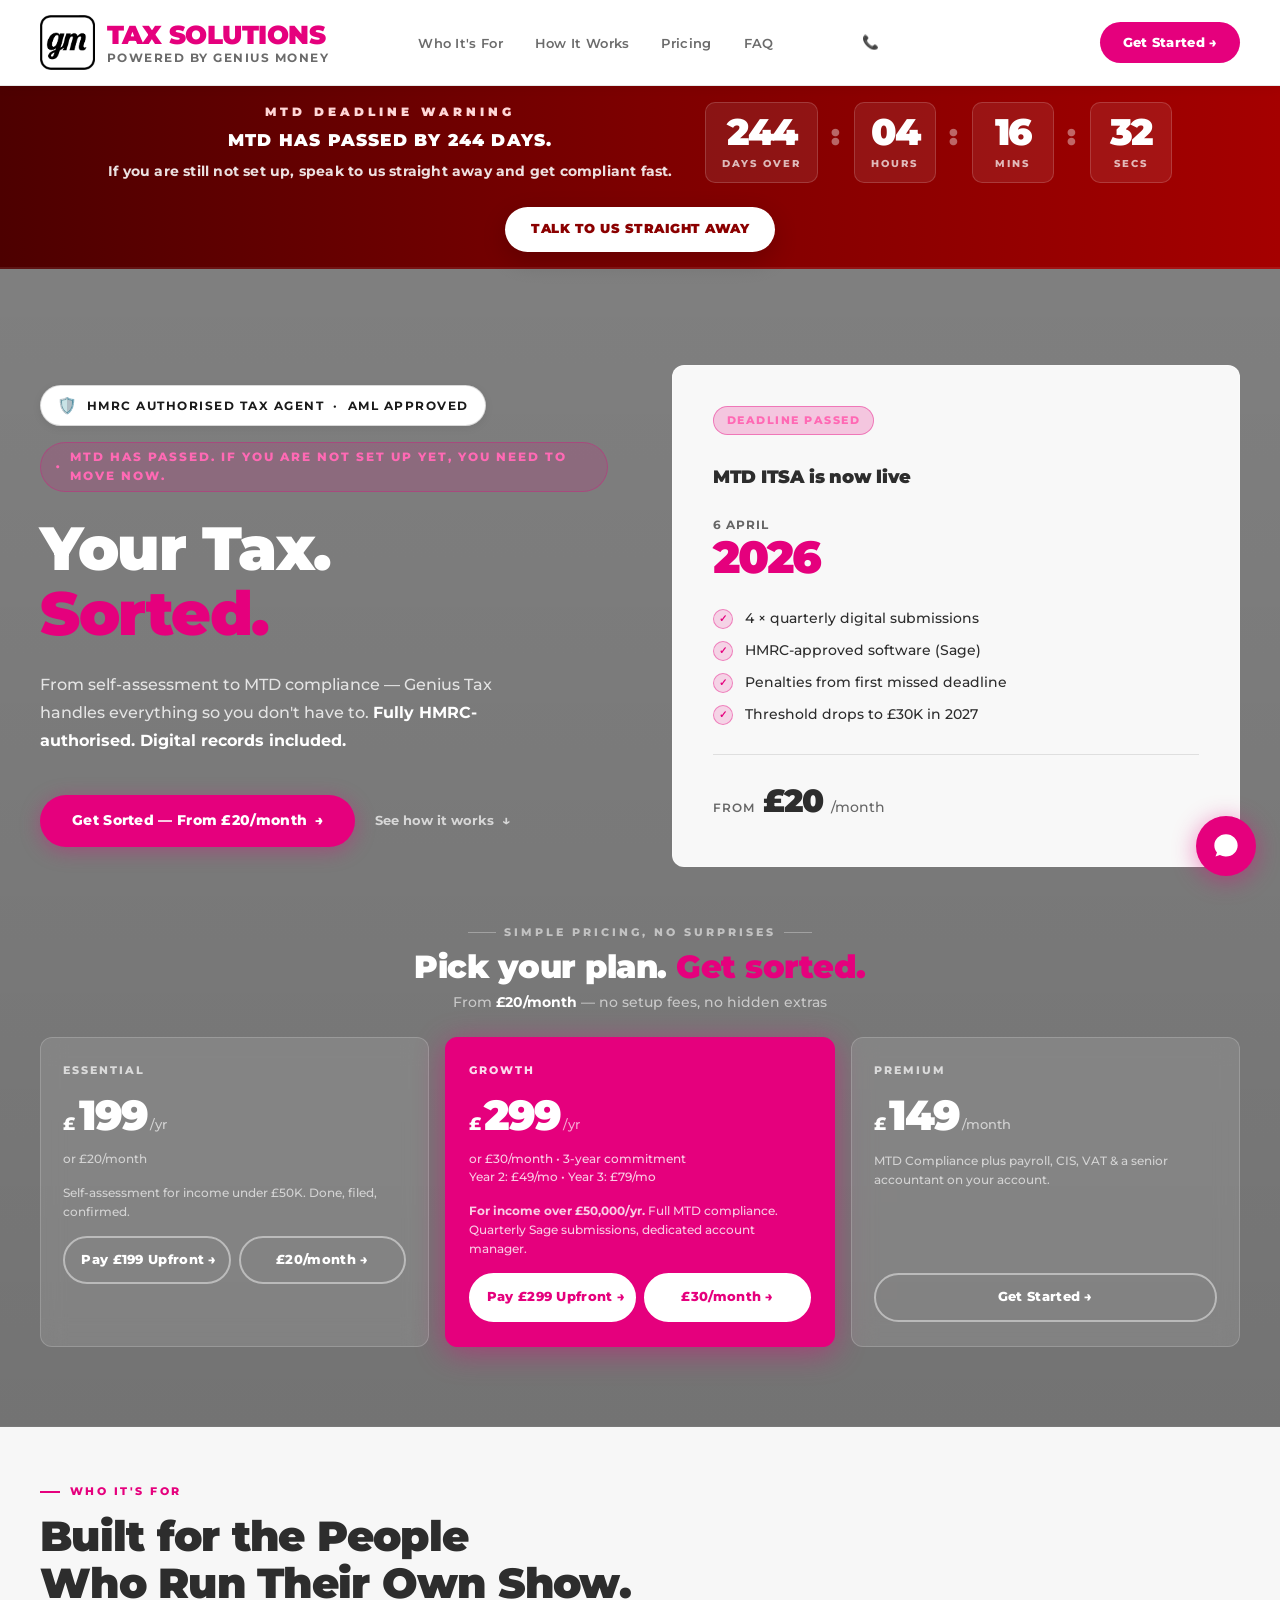
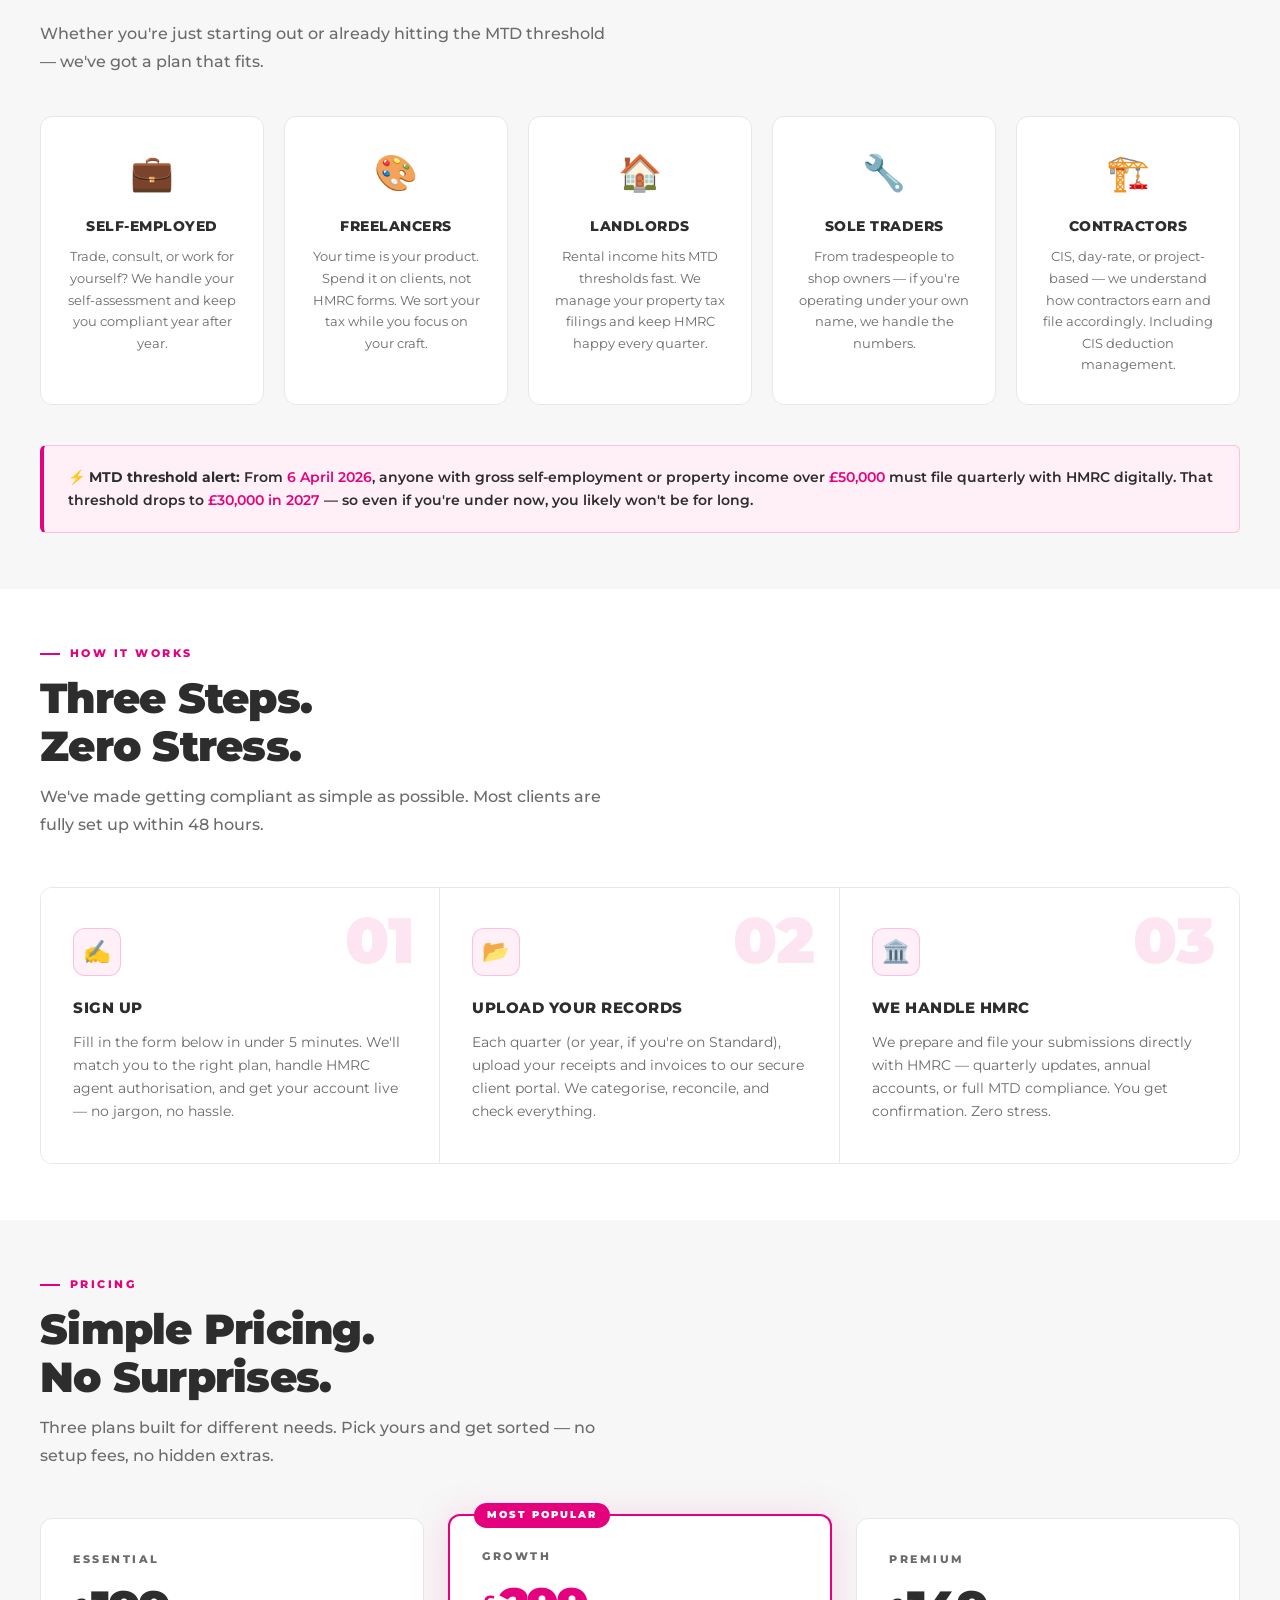
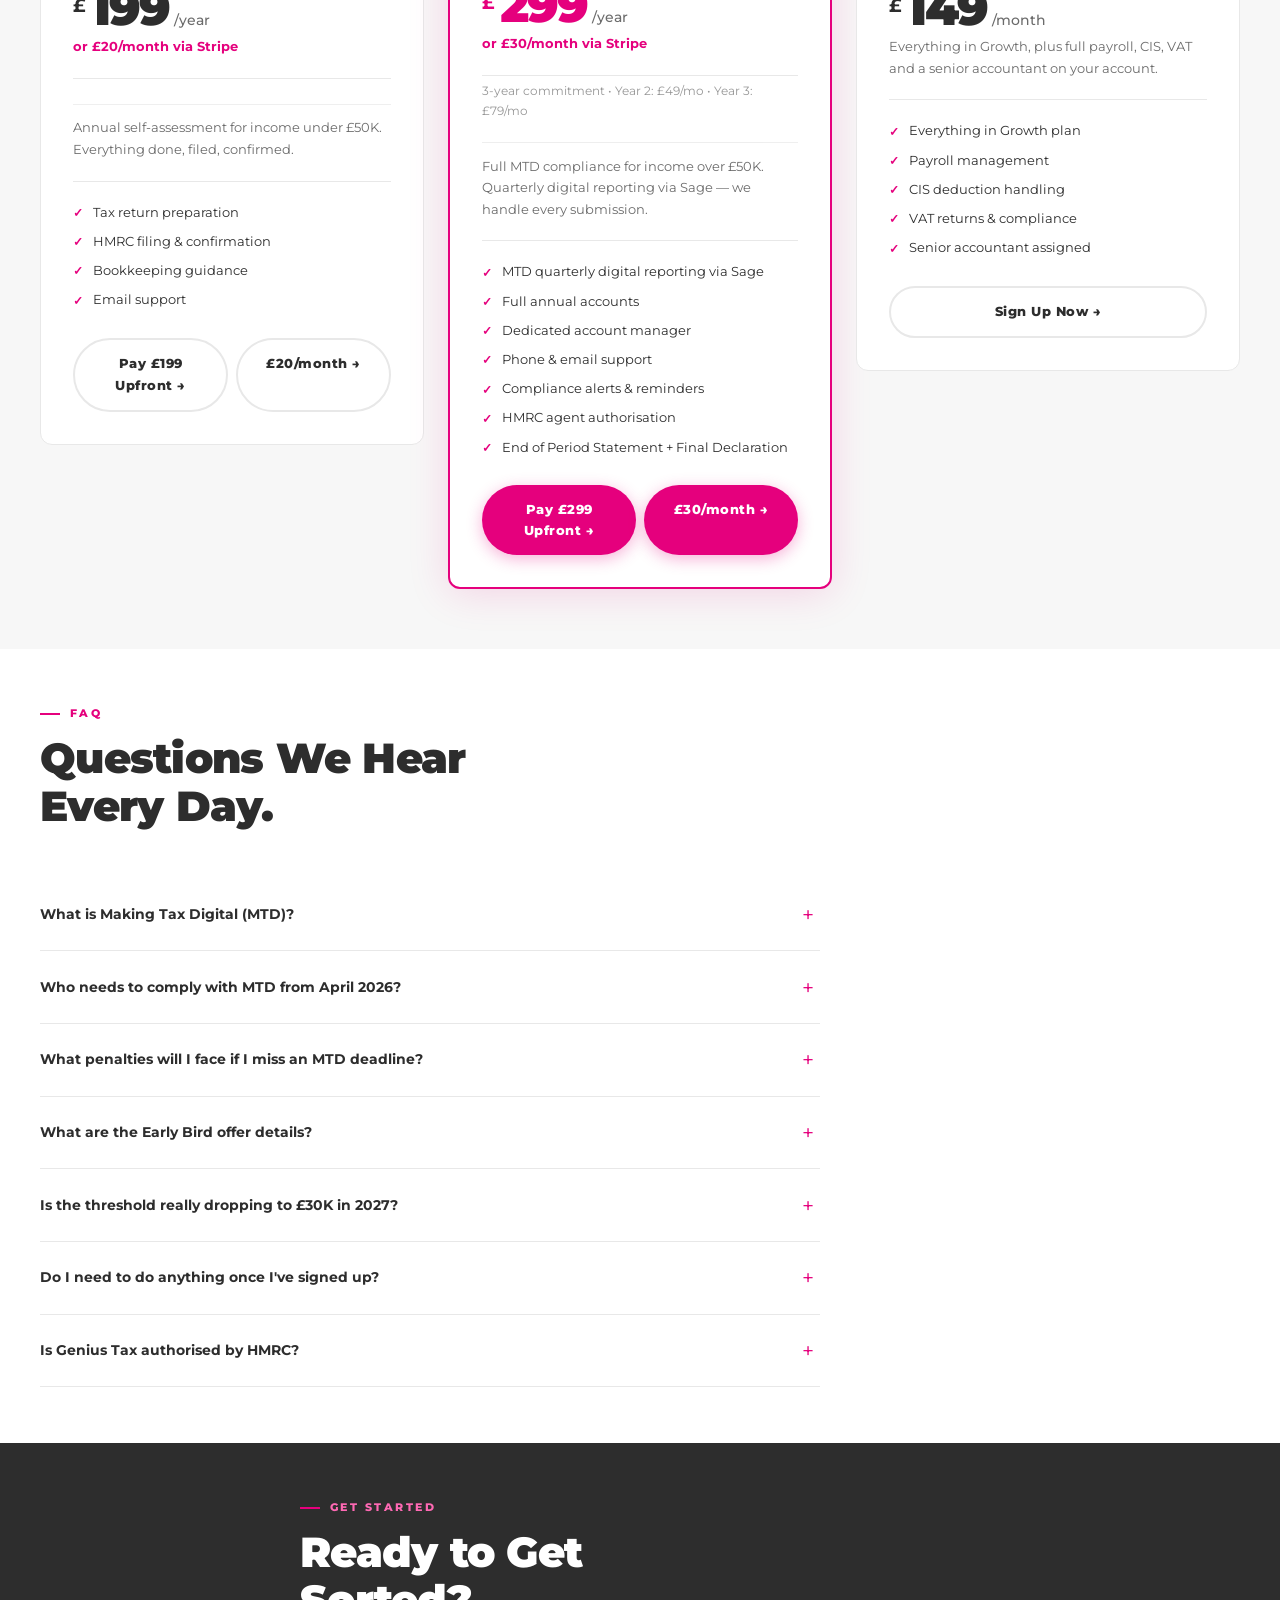
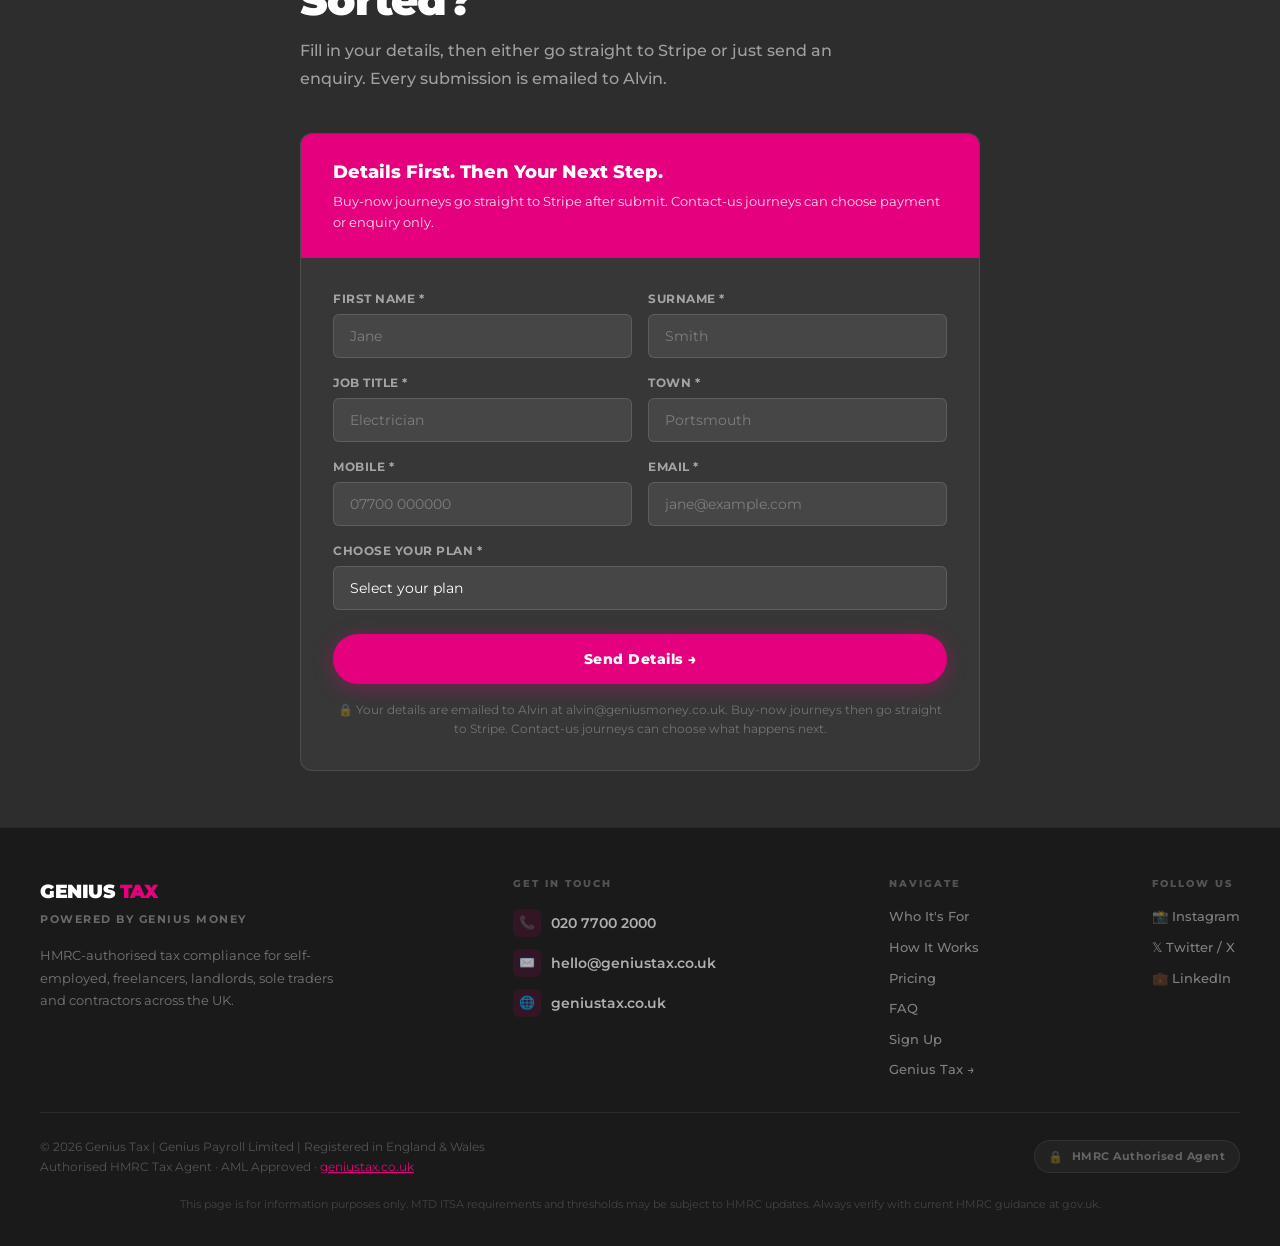
==== commit 64815f95: "Use browser-native Web3Forms submit for Genius Tax leads" ====
--- a/index.html
+++ b/index.html
@@ -2148,31 +2148,59 @@
     });
 
     function sendLeadEmail(formData) {
-      return fetch('https://api.web3forms.com/submit', {
-        method: 'POST',
-        headers: { 'Content-Type': 'application/json', 'Accept': 'application/json' },
-        body: JSON.stringify({
-          access_key: WEB3FORMS_ACCESS_KEY,
-          subject: 'Genius Tax Website Lead - ' + formData.firstName + ' ' + formData.surname,
-          from_name: 'Genius Tax Website',
-          to: 'alvin@geniusmoney.co.uk',
-          name: formData.firstName + ' ' + formData.surname,
-          email: formData.email,
-          phone: formData.mobile,
-          message:
-            'New Genius Tax website lead\\n\\n' +
-            'First name: ' + formData.firstName + '\\n' +
-            'Surname: ' + formData.surname + '\\n' +
-            'Job title: ' + formData.jobTitle + '\\n' +
-            'Town: ' + formData.town + '\\n' +
-            'Mobile: ' + formData.mobile + '\\n' +
-            'Email: ' + formData.email + '\\n' +
-            'Plan: ' + formData.plan + '\\n' +
-            'Mode: ' + SIGNUP_MODE + '\\n' +
-            'Page: ' + window.location.href,
-          replyto: formData.email
-        })
-      }).then(function(r) { return r.json(); });
+      var form = document.createElement('form');
+      form.method = 'POST';
+      form.action = 'https://api.web3forms.com/submit';
+      form.style.display = 'none';
+      form.target = 'web3forms-hidden-frame';
+
+      var fields = {
+        access_key: WEB3FORMS_ACCESS_KEY,
+        subject: 'Genius Tax Website Lead - ' + formData.firstName + ' ' + formData.surname,
+        from_name: 'Genius Tax Website',
+        name: formData.firstName + ' ' + formData.surname,
+        email: formData.email,
+        phone: formData.mobile,
+        message:
+          'New Genius Tax website lead\\n\\n' +
+          'First name: ' + formData.firstName + '\\n' +
+          'Surname: ' + formData.surname + '\\n' +
+          'Job title: ' + formData.jobTitle + '\\n' +
+          'Town: ' + formData.town + '\\n' +
+          'Mobile: ' + formData.mobile + '\\n' +
+          'Email: ' + formData.email + '\\n' +
+          'Plan: ' + formData.plan + '\\n' +
+          'Mode: ' + SIGNUP_MODE + '\\n' +
+          'Page: ' + window.location.href,
+        replyto: formData.email,
+        redirect: window.location.origin + window.location.pathname + '?lead_submitted=1',
+        botcheck: ''
+      };
+
+      Object.keys(fields).forEach(function(key) {
+        var input = document.createElement('input');
+        input.type = 'hidden';
+        input.name = key;
+        input.value = fields[key];
+        form.appendChild(input);
+      });
+
+      var iframe = document.getElementById('web3forms-hidden-frame');
+      if (!iframe) {
+        iframe = document.createElement('iframe');
+        iframe.name = 'web3forms-hidden-frame';
+        iframe.id = 'web3forms-hidden-frame';
+        iframe.style.display = 'none';
+        document.body.appendChild(iframe);
+      }
+
+      document.body.appendChild(form);
+      form.submit();
+      window.setTimeout(function() {
+        form.remove();
+      }, 1500);
+
+      return Promise.resolve({ success: true });
     }
 
     function handleSignup(e) {
